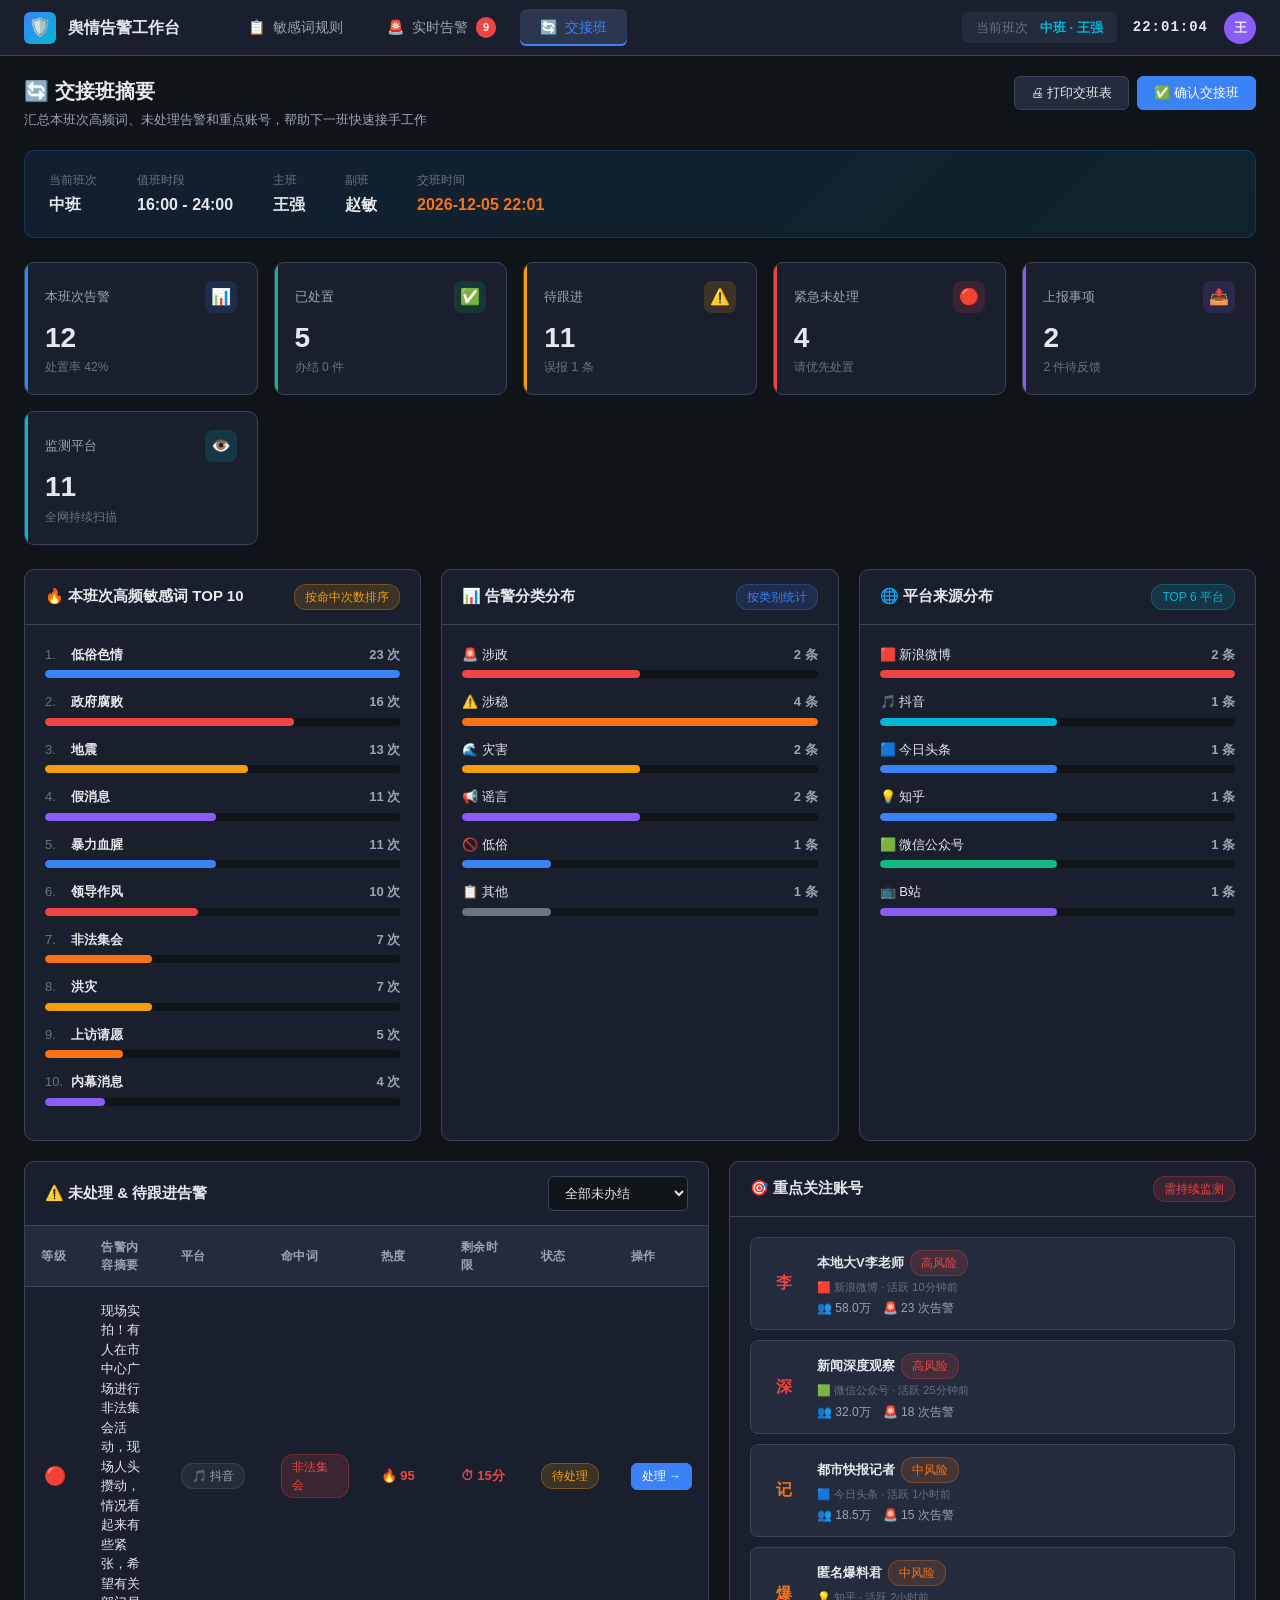
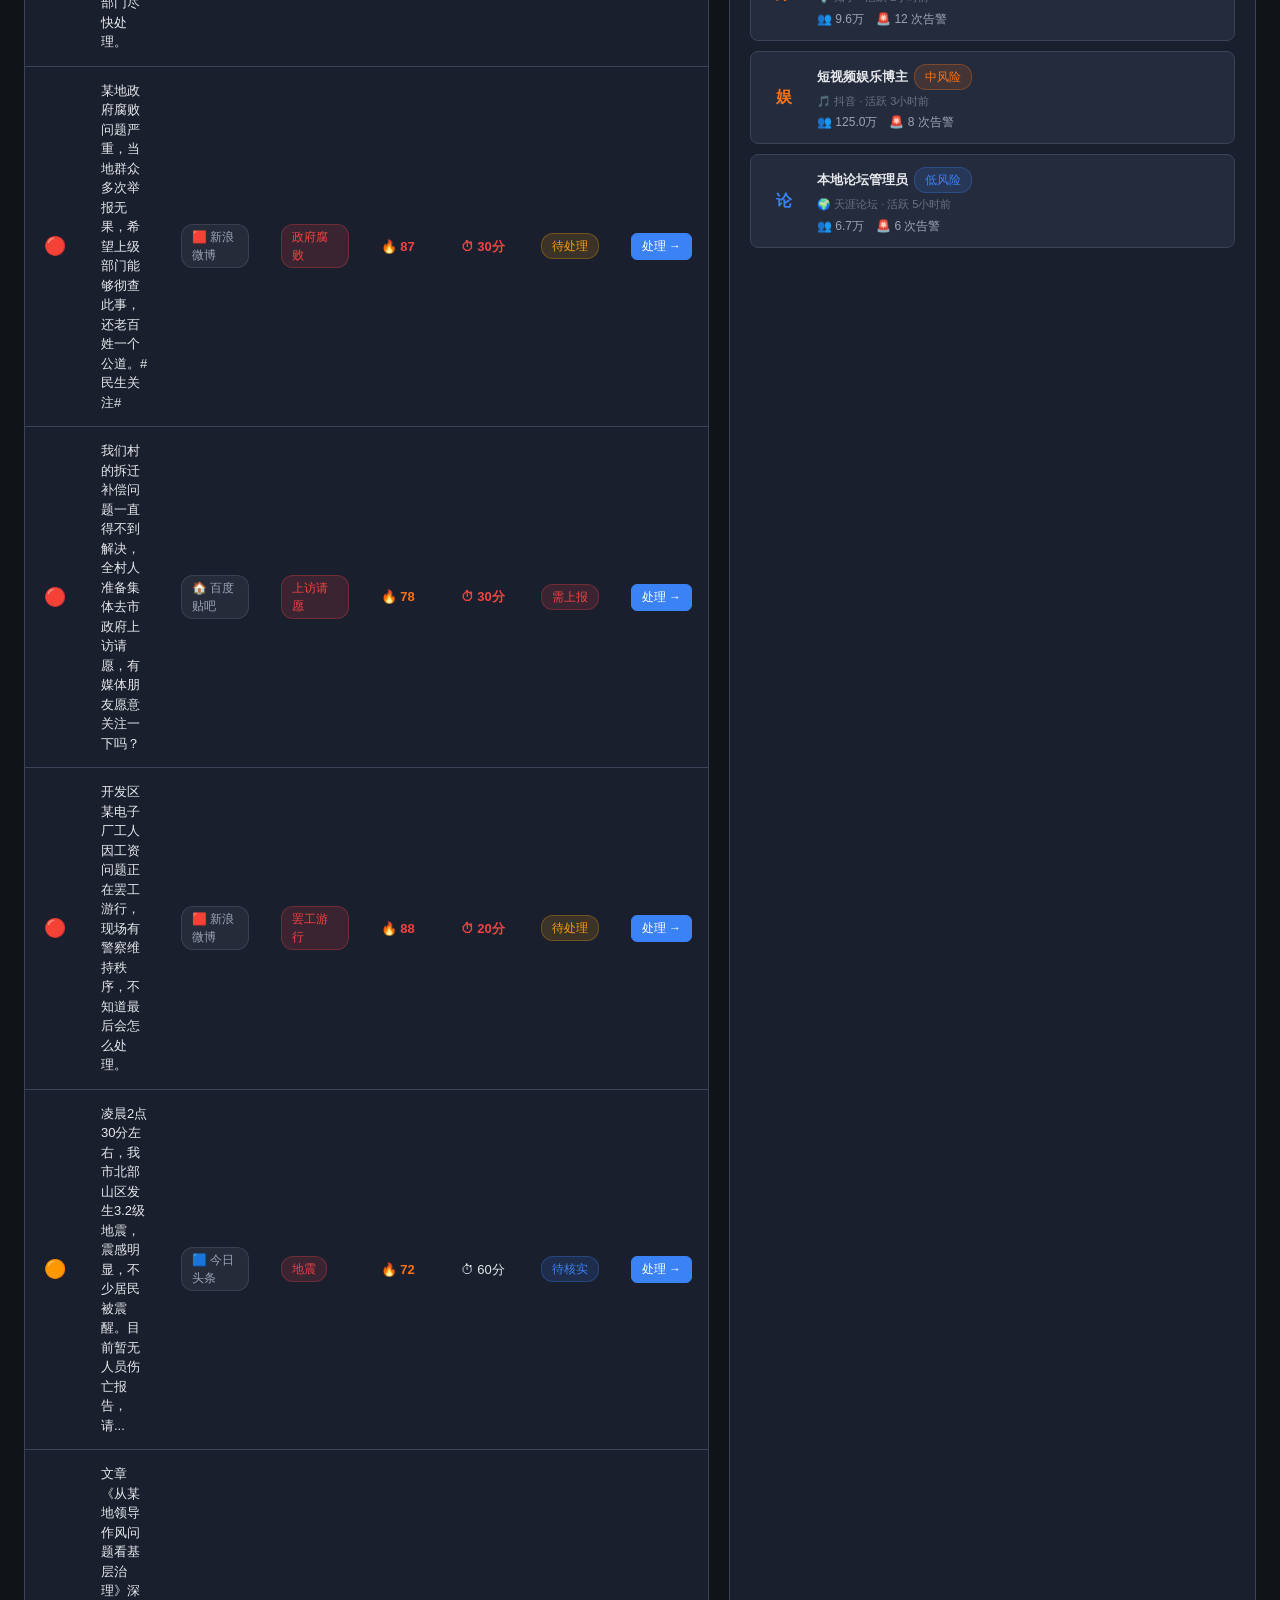
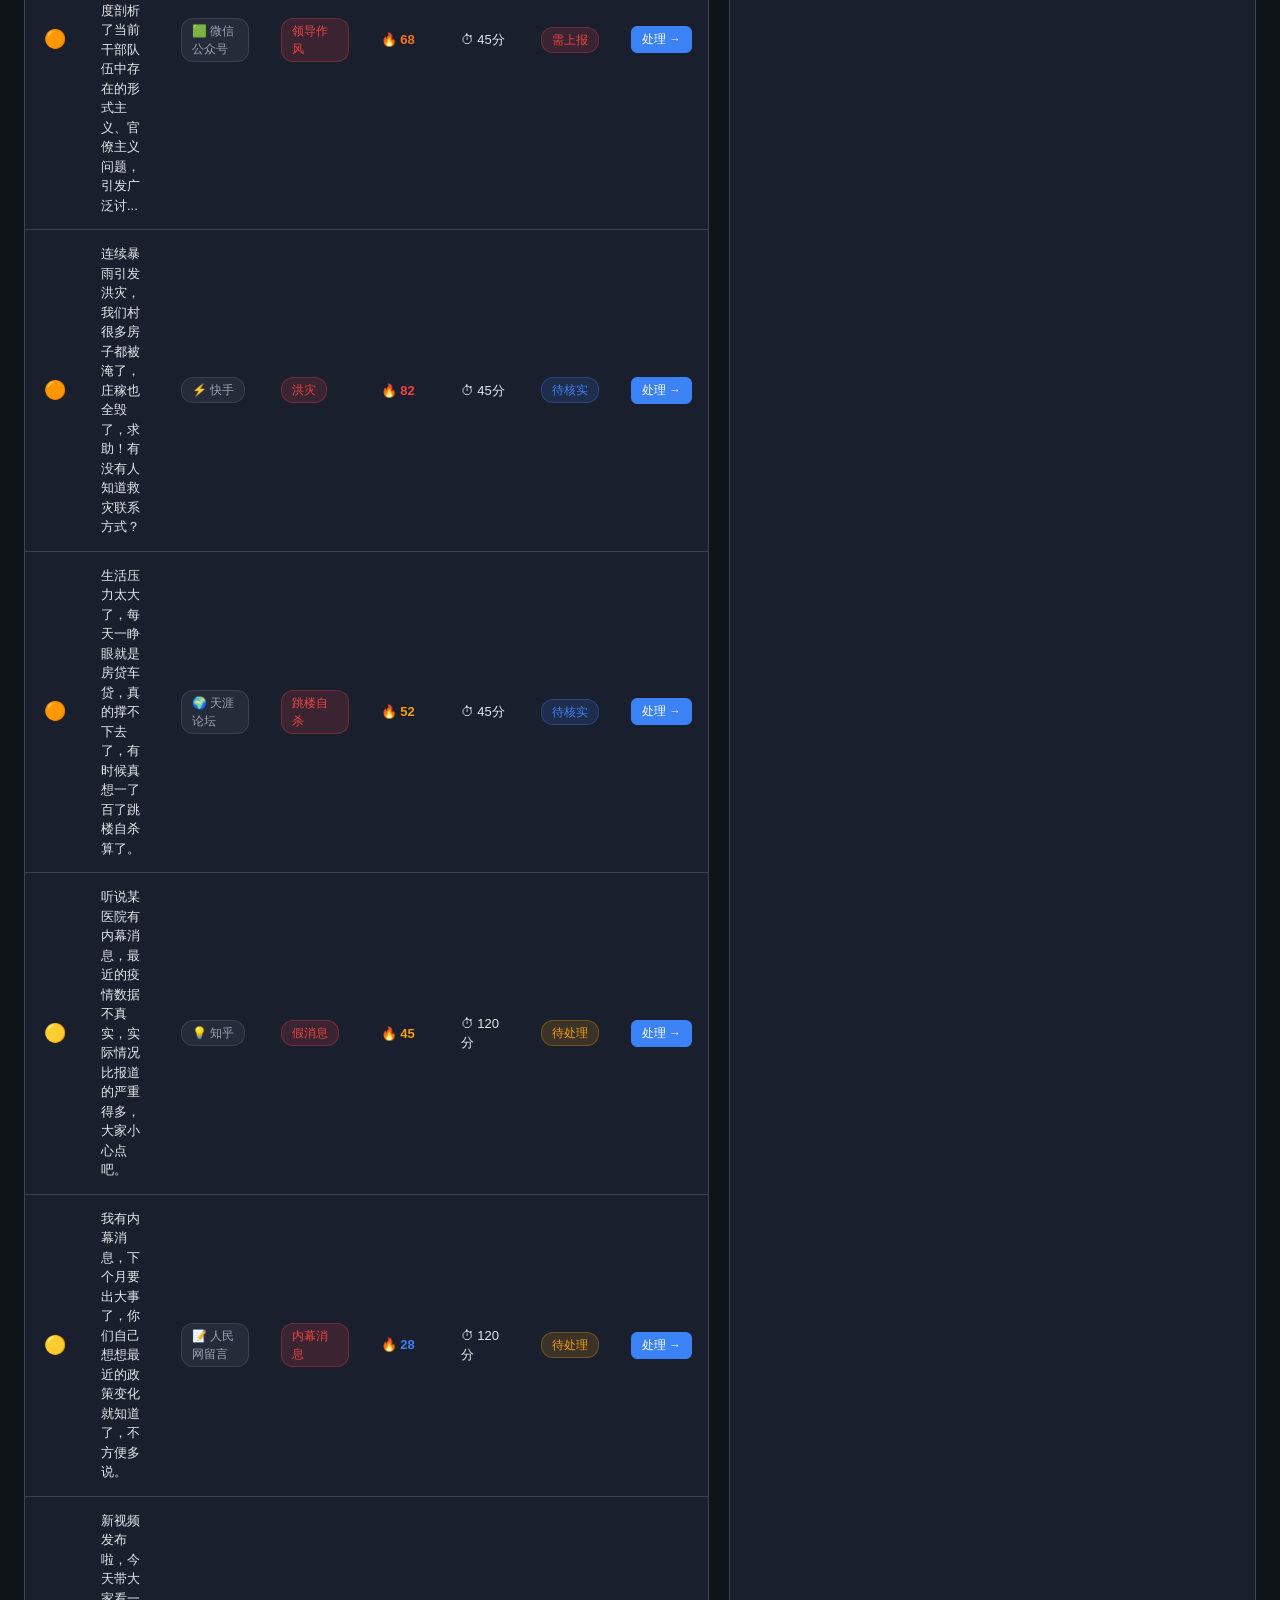
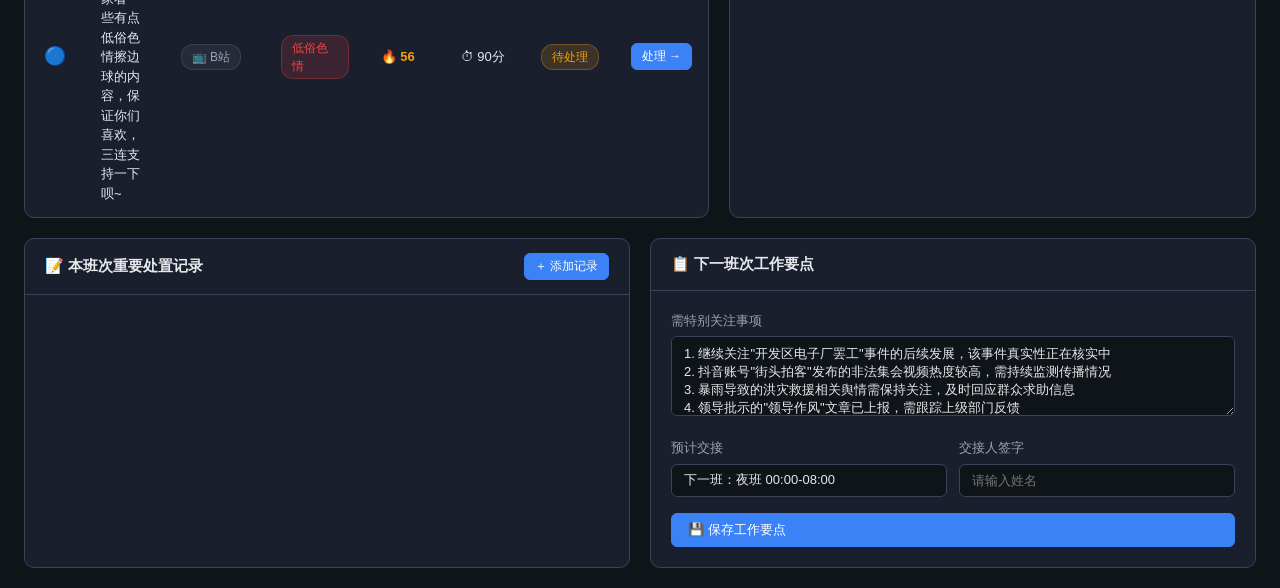
==== handover.html @ c62f9f49 "第1轮评测 - 开发一个面向政府宣传部舆情值班员的 Web 告警工作台，重点处理新闻站点、论坛和短视频评论中的敏感。" ====
<!DOCTYPE html>
<html lang="zh-CN">
<head>
  <meta charset="UTF-8">
  <meta name="viewport" content="width=device-width, initial-scale=1.0">
  <title>交接班摘要 - 舆情告警工作台</title>
  <link rel="stylesheet" href="css/style.css">
</head>
<body>
  <div class="main-container" id="mainContent">
    <div class="page-header">
      <div class="page-title-block">
        <h1>🔄 交接班摘要</h1>
        <p>汇总本班次高频词、未处理告警和重点账号，帮助下一班快速接手工作</p>
      </div>
      <div class="btn-group">
        <button class="btn" onclick="window.print()">🖨 打印交班表</button>
        <button class="btn btn-primary" onclick="confirmHandover()">✅ 确认交接班</button>
      </div>
    </div>

    <div class="shift-header">
      <div class="shift-header-row">
        <div class="shift-info-block">
          <div>
            <div class="label">当前班次</div>
            <div class="value" id="shiftName">—</div>
          </div>
          <div>
            <div class="label">值班时段</div>
            <div class="value" id="shiftTime">—</div>
          </div>
          <div>
            <div class="label">主班</div>
            <div class="value" id="shiftOperator">—</div>
          </div>
          <div>
            <div class="label">副班</div>
            <div class="value" id="shiftAssistant">—</div>
          </div>
          <div>
            <div class="label">交班时间</div>
            <div class="value" style="color:var(--accent-orange);" id="handoverTime">—</div>
          </div>
        </div>
      </div>
    </div>

    <div class="stats-grid" id="statsGrid"></div>

    <div class="summary-grid">
      <div class="panel" style="grid-column: span 1;">
        <div class="panel-header">
          <div class="panel-title">🔥 本班次高频敏感词 TOP 10</div>
          <span class="tag tag-yellow">按命中次数排序</span>
        </div>
        <div class="panel-body">
          <div id="topWordsList"></div>
        </div>
      </div>

      <div class="panel" style="grid-column: span 1;">
        <div class="panel-header">
          <div class="panel-title">📊 告警分类分布</div>
          <span class="tag tag-blue">按类别统计</span>
        </div>
        <div class="panel-body">
          <div id="categoryProgress"></div>
        </div>
      </div>

      <div class="panel" style="grid-column: span 1;">
        <div class="panel-header">
          <div class="panel-title">🌐 平台来源分布</div>
          <span class="tag tag-cyan">TOP 6 平台</span>
        </div>
        <div class="panel-body">
          <div id="platformProgress"></div>
        </div>
      </div>
    </div>

    <div class="summary-grid" style="grid-template-columns: 1.3fr 1fr; margin-bottom:20px;">
      <div class="panel">
        <div class="panel-header">
          <div class="panel-title">⚠️ 未处理 & 待跟进告警</div>
          <div class="btn-group">
            <select class="form-select filter-select" id="pendingFilter" onchange="renderPendingAlerts()" style="min-width:140px;">
              <option value="all">全部未办结</option>
              <option value="pending">待处理</option>
              <option value="verifying">待核实</option>
              <option value="reporting">需上报</option>
            </select>
          </div>
        </div>
        <div style="overflow-x:auto;">
          <table class="data-table">
            <thead>
              <tr>
                <th style="width:60px;">等级</th>
                <th>告警内容摘要</th>
                <th style="width:100px;">平台</th>
                <th style="width:100px;">命中词</th>
                <th style="width:80px;">热度</th>
                <th style="width:80px;">剩余时限</th>
                <th style="width:90px;">状态</th>
                <th style="width:90px;">操作</th>
              </tr>
            </thead>
            <tbody id="pendingAlertsBody"></tbody>
          </table>
        </div>
      </div>

      <div class="panel">
        <div class="panel-header">
          <div class="panel-title">🎯 重点关注账号</div>
          <span class="tag tag-red">需持续监测</span>
        </div>
        <div class="panel-body">
          <div id="keyAccountsList"></div>
        </div>
      </div>
    </div>

    <div class="summary-grid" style="grid-template-columns: 1fr 1fr; margin-bottom:0;">
      <div class="panel">
        <div class="panel-header">
          <div class="panel-title">📝 本班次重要处置记录</div>
          <button class="btn btn-sm btn-primary" onclick="addRecord()">＋ 添加记录</button>
        </div>
        <div class="panel-body">
          <div id="handoverRecords"></div>
        </div>
      </div>

      <div class="panel">
        <div class="panel-header">
          <div class="panel-title">📋 下一班次工作要点</div>
        </div>
        <div class="panel-body">
          <div class="form-group">
            <label class="form-label">需特别关注事项</label>
            <textarea class="form-textarea" id="nextShiftNotes" placeholder="请填写下一班需要重点关注的事项、正在跟进中的事件等...">1. 继续关注"开发区电子厂罢工"事件的后续发展，该事件真实性正在核实中
2. 抖音账号"街头拍客"发布的非法集会视频热度较高，需持续监测传播情况
3. 暴雨导致的洪灾救援相关舆情需保持关注，及时回应群众求助信息
4. 领导批示的"领导作风"文章已上报，需跟踪上级部门反馈
5. 夜间重点关注天涯论坛、贴吧等论坛类平台的突发舆情</textarea>
          </div>
          <div style="display:grid;grid-template-columns:1fr 1fr;gap:12px;">
            <div class="form-group">
              <label class="form-label">预计交接</label>
              <input type="text" class="form-input" value="下一班：夜班 00:00-08:00" readonly>
            </div>
            <div class="form-group">
              <label class="form-label">交接人签字</label>
              <input type="text" class="form-input" id="signInput" placeholder="请输入姓名">
            </div>
          </div>
          <button class="btn btn-primary" style="width:100%;" onclick="saveNotes()">💾 保存工作要点</button>
        </div>
      </div>
    </div>
  </div>

  <script src="js/data.js"></script>
  <script src="js/app.js"></script>
  <script>
    renderTopNav('handover');
    renderShiftInfo();
    renderStats();
    renderTopWords();
    renderCategoryProgress();
    renderPlatformProgress();
    renderPendingAlerts();
    renderKeyAccounts();
    renderHandoverRecords();

    function renderShiftInfo() {
      const shift = getCurrentShift();
      document.getElementById('shiftName').textContent = shift.name;
      document.getElementById('shiftTime').textContent = `${shift.startTime} - ${shift.endTime}`;
      document.getElementById('shiftOperator').textContent = shift.operator;
      document.getElementById('shiftAssistant').textContent = shift.assistant;
      const now = new Date();
      document.getElementById('handoverTime').textContent = 
        `${now.getFullYear()}-${String(now.getMonth()+1).padStart(2,'0')}-${String(now.getDate()).padStart(2,'0')} ${String(now.getHours()).padStart(2,'0')}:${String(now.getMinutes()).padStart(2,'0')}`;
    }

    function renderStats() {
      const stats = getAlertStats();
      const processed = stats.verifying + stats.reporting + stats.done;
      const rate = stats.total > 0 ? ((processed / stats.total) * 100).toFixed(0) + '%' : '0%';
      const urgentPend = alerts.filter(a => (a.status === 'pending' || a.status === 'reporting') && a.level === 'red').length;

      const html = [
        renderStatCard({ icon: '📊', title: '本班次告警', value: stats.total, trend: `处置率 ${rate}`, color: 'blue' }),
        renderStatCard({ icon: '✅', title: '已处置', value: processed, trend: `办结 ${stats.done} 件`, color: 'green' }),
        renderStatCard({ icon: '⚠️', title: '待跟进', value: stats.pending + stats.verifying + stats.reporting, trend: `误报 ${stats.falseAlarm} 条`, color: 'yellow' }),
        renderStatCard({ icon: '🔴', title: '紧急未处理', value: urgentPend, trend: urgentPend > 0 ? '请优先处置' : '全部已响应', color: 'red' }),
        renderStatCard({ icon: '📤', title: '上报事项', value: stats.reporting, trend: `${stats.reporting} 件待反馈`, color: 'purple' }),
        renderStatCard({ icon: '👁️', title: '监测平台', value: Object.keys(PLATFORMS).length, trend: '全网持续扫描', color: 'cyan' })
      ].join('');
      document.getElementById('statsGrid').innerHTML = html;
    }

    function renderTopWords() {
      const words = getTopWords().slice(0, 10);
      const maxCount = words[0]?.count || 1;

      const colorMap = {
        politics: 'var(--accent-red)',
        stability: 'var(--accent-orange)',
        disaster: 'var(--accent-yellow)',
        rumor: 'var(--accent-purple)',
        vulgar: 'var(--accent-blue)',
        other: 'var(--accent-cyan)'
      };

      const html = words.map((w, i) => {
        const pct = (w.count / maxCount * 100).toFixed(0);
        const color = colorMap[w.category] || 'var(--accent-blue)';
        return `
          <div class="progress-item">
            <div class="progress-label">
              <span class="name">
                <span style="color:var(--text-muted);display:inline-block;width:22px;">${i + 1}.</span>
                <strong>${w.word}</strong>
              </span>
              <span class="num">${w.count} 次</span>
            </div>
            <div class="progress-bar">
              <div class="progress-fill" style="width:${pct}%;background:${color};"></div>
            </div>
          </div>
        `;
      }).join('');
      document.getElementById('topWordsList').innerHTML = html;
    }

    function renderCategoryProgress() {
      const catStats = getCategoryStats();
      const max = Math.max(...catStats.map(c => c.count), 1);
      const colorMap = {
        red: 'var(--accent-red)',
        orange: 'var(--accent-orange)',
        yellow: 'var(--accent-yellow)',
        purple: 'var(--accent-purple)',
        blue: 'var(--accent-blue)',
        gray: 'var(--text-muted)'
      };

      const html = catStats.map(c => {
        const pct = (c.count / max * 100).toFixed(0);
        return `
          <div class="progress-item">
            <div class="progress-label">
              <span class="name">${WORD_CATEGORIES[c.category].icon} ${c.name}</span>
              <span class="num">${c.count} 条</span>
            </div>
            <div class="progress-bar">
              <div class="progress-fill" style="width:${pct}%;background:${colorMap[c.color]};"></div>
            </div>
          </div>
        `;
      }).join('');
      document.getElementById('categoryProgress').innerHTML = html;
    }

    function renderPlatformProgress() {
      const pStats = getPlatformStats().slice(0, 6);
      const max = Math.max(...pStats.map(p => p.count), 1);

      const html = pStats.map(p => {
        const pct = (p.count / max * 100).toFixed(0);
        const info = PLATFORMS[p.platform];
        const colorMap = {
          red: 'var(--accent-red)',
          green: 'var(--accent-green)',
          blue: 'var(--accent-blue)',
          cyan: 'var(--accent-cyan)',
          orange: 'var(--accent-orange)',
          pink: 'var(--accent-purple)',
          gray: 'var(--text-muted)'
        };
        return `
          <div class="progress-item">
            <div class="progress-label">
              <span class="name">${info.icon} ${info.name}</span>
              <span class="num">${p.count} 条</span>
            </div>
            <div class="progress-bar">
              <div class="progress-fill" style="width:${pct}%;background:${colorMap[info.color] || 'var(--accent-blue)'};"></div>
            </div>
          </div>
        `;
      }).join('');
      document.getElementById('platformProgress').innerHTML = html;
    }

    function renderPendingAlerts() {
      const filter = document.getElementById('pendingFilter').value;
      let pending = alerts.filter(a => a.status !== 'done' && a.status !== 'false_alarm');
      if (filter !== 'all') {
        pending = pending.filter(a => a.status === filter);
      }
      pending.sort((a, b) => {
        const levelOrder = { red: 0, orange: 1, yellow: 2, blue: 3 };
        if (levelOrder[a.level] !== levelOrder[b.level]) return levelOrder[a.level] - levelOrder[b.level];
        return new Date(b.createdAt) - new Date(a.createdAt);
      });

      if (pending.length === 0) {
        document.getElementById('pendingAlertsBody').innerHTML = `
          <tr><td colspan="8">
            <div class="empty-state">
              <div class="empty-state-icon">🎊</div>
              <div class="empty-state-text">本类别暂无待跟进告警</div>
            </div>
          </td></tr>
        `;
        return;
      }

      const html = pending.slice(0, 12).map(a => {
        const pInfo = PLATFORMS[a.platform];
        const shortContent = a.content.length > 50 ? a.content.slice(0, 50) + '...' : a.content;
        const levelIcon = a.level === 'red' ? '🔴' : a.level === 'orange' ? '🟠' : a.level === 'yellow' ? '🟡' : '🔵';
        const deadlineColor = a.deadline <= 30 ? 'color:var(--accent-red);font-weight:600;' : '';

        return `
          <tr>
            <td style="text-align:center;font-size:18px;">${levelIcon}</td>
            <td style="font-size:13px;">${shortContent}</td>
            <td><span class="tag tag-gray">${pInfo.icon} ${pInfo.name}</span></td>
            <td><span class="tag tag-red">${a.hitWord}</span></td>
            <td style="color:${getHeatColor(a.heat)};font-weight:600;">🔥 ${a.heat}</td>
            <td style="${deadlineColor}">⏱ ${a.deadline}分</td>
            <td><span class="tag ${getStatusTagClass(a.status)}">${getStatusText(a.status)}</span></td>
            <td>
              <button class="btn btn-sm btn-primary" onclick="goToAlert(${a.id})">处理 →</button>
            </td>
          </tr>
        `;
      }).join('');
      document.getElementById('pendingAlertsBody').innerHTML = html;
    }

    function renderKeyAccounts() {
      const html = keyAccounts.map(acc => {
        const pInfo = PLATFORMS[acc.platform];
        const riskMap = { high: 'tag-red', medium: 'tag-orange', low: 'tag-blue' };
        const riskText = { high: '高风险', medium: '中风险', low: '低风险' };
        const avatarColor = { high: 'var(--accent-red)', medium: 'var(--accent-orange)', low: 'var(--accent-blue)' }[acc.riskLevel];

        return `
          <div class="account-card">
            <div class="account-avatar" style="background:${avatarColor}20;color:${avatarColor};">${acc.avatar}</div>
            <div class="account-info">
              <div class="account-name">
                ${acc.name}
                <span class="tag ${riskMap[acc.riskLevel]}">${riskText[acc.riskLevel]}</span>
              </div>
              <div class="account-platform">${pInfo.icon} ${pInfo.name} · 活跃 ${acc.lastActive}</div>
              <div class="account-stats">
                <span>👥 ${formatNumber(acc.fans)}</span>
                <span>🚨 ${acc.alertCount} 次告警</span>
              </div>
            </div>
          </div>
        `;
      }).join('');
      document.getElementById('keyAccountsList').innerHTML = html;
    }

    let records = [
      { time: '10:32', operator: '张伟', content: '接到"抖音非法集会视频"告警，已联系属地派出所核实，正在等待回复。', level: 'red' },
      { time: '11:15', operator: '李娜', content: '处置"领导作风"公众号文章，研判后上报市委宣传部舆情处。', level: 'orange' },
      { time: '13:48', operator: '张伟', content: '新华网评论区"打砸抢烧"不实信息，已联系平台删除并辟谣，标记为误报。', level: 'yellow' },
      { time: '14:20', operator: '李娜', content: '快手洪灾求助视频，已转应急管理局，对方表示救援力量已到位。', level: 'orange' }
    ];

    function renderHandoverRecords() {
      if (records.length === 0) {
        document.getElementById('handoverRecords').innerHTML = `
          <div class="empty-state">
            <div class="empty-state-icon">📝</div>
            <div class="empty-state-text">暂无处置记录，点击上方按钮添加</div>
          </div>
        `;
        return;
      }

      const levelStyle = {
        red: 'border-left:3px solid var(--accent-red);',
        orange: 'border-left:3px solid var(--accent-orange);',
        yellow: 'border-left:3px solid var(--accent-yellow);',
        blue: 'border-left:3px solid var(--accent-blue);'
      };

      const html = records.map(r => `
        <div style="padding:12px 16px;background:var(--bg-tertiary);border-radius:6px;margin-bottom:10px;${levelStyle[r.level]}">
          <div style="display:flex;justify-content:space-between;align-items:center;margin-bottom:6px;">
            <div style="font-size:13px;font-weight:600;">
              <span style="color:var(--accent-cyan);font-family:Consolas;">[${r.time}]</span>
              ${r.operator}
            </div>
            <span class="tag tag-${r.level === 'red' ? 'red' : r.level === 'orange' ? 'orange' : 'yellow'}">
              ${r.level === 'red' ? '重要' : r.level === 'orange' ? '关注' : '常规'}
            </span>
          </div>
          <div style="font-size:13px;color:var(--text-secondary);line-height:1.6;">${r.content}</div>
        </div>
      `).join('');
      document.getElementById('handoverRecords').innerHTML = html;
    }

    function addRecord() {
      const formHTML = `
        <div class="form-group">
          <label class="form-label">重要程度</label>
          <select class="form-select" id="r-level">
            <option value="red">🔴 重要</option>
            <option value="orange">🟠 关注</option>
            <option value="yellow">🟡 常规</option>
          </select>
        </div>
        <div class="form-group">
          <label class="form-label">记录内容 *</label>
          <textarea class="form-textarea" id="r-content" placeholder="描述处置过程、联系的部门、事件进展等..."></textarea>
        </div>
      `;
      showModal('添加处置记录', formHTML, (overlay) => {
        const content = overlay.querySelector('#r-content').value.trim();
        if (!content) { showNotification('请填写记录内容', '', 'warning'); return false; }
        const level = overlay.querySelector('#r-level').value;
        const now = new Date();
        records.unshift({
          time: `${String(now.getHours()).padStart(2,'0')}:${String(now.getMinutes()).padStart(2,'0')}`,
          operator: getCurrentShift().operator,
          content,
          level
        });
        renderHandoverRecords();
        showNotification('记录已添加', '', 'success');
      });
    }

    function goToAlert(id) {
      window.location.href = `alerts.html?highlight=${id}`;
    }

    function saveNotes() {
      const notes = document.getElementById('nextShiftNotes').value;
      const sign = document.getElementById('signInput').value;
      if (!sign) { showNotification('请签字确认', '输入交接人姓名后保存', 'warning'); return; }
      showNotification('保存成功', `交班记录已存档（签字：${sign}）`, 'success');
    }

    function confirmHandover() {
      const sign = document.getElementById('signInput').value;
      showModal('确认交接班', `
        <div style="padding:12px 0;">
          <p style="margin-bottom:16px;">确认将工作交接给下一班次人员吗？</p>
          <div style="background:var(--bg-tertiary);padding:14px;border-radius:8px;">
            <div style="margin-bottom:8px;"><strong>交班人：</strong>${getCurrentShift().operator}${sign ? `（${sign}）` : ''}</div>
            <div style="margin-bottom:8px;"><strong>待跟进告警：</strong><span style="color:var(--accent-orange);font-weight:600;">${alerts.filter(a => a.status !== 'done' && a.status !== 'false_alarm').length} 条</span></div>
            <div style="margin-bottom:8px;"><strong>重要处置记录：</strong>${records.length} 条</div>
            <div><strong>工作要点：</strong>已填写</div>
          </div>
        </div>
      `, () => {
        showNotification('✅ 交接班完成', '工作已顺利交接给下一班', 'success');
      });
    }
  </script>
</body>
</html>
---- css/style.css ----
* {
  margin: 0;
  padding: 0;
  box-sizing: border-box;
}

:root {
  --bg-primary: #0f1419;
  --bg-secondary: #1a1f2e;
  --bg-tertiary: #242b3d;
  --bg-hover: #2d3650;
  --border: #3a4358;
  --text-primary: #e6e8eb;
  --text-secondary: #9ba4b4;
  --text-muted: #6b7280;
  --accent-blue: #3b82f6;
  --accent-cyan: #06b6d4;
  --accent-green: #10b981;
  --accent-yellow: #f59e0b;
  --accent-orange: #f97316;
  --accent-red: #ef4444;
  --accent-purple: #8b5cf6;
  --shadow: 0 4px 6px -1px rgba(0, 0, 0, 0.3);
}

body {
  font-family: -apple-system, BlinkMacSystemFont, "Segoe UI", "PingFang SC", "Microsoft YaHei", sans-serif;
  background: var(--bg-primary);
  color: var(--text-primary);
  line-height: 1.5;
  min-height: 100vh;
  font-size: 14px;
}

a {
  color: inherit;
  text-decoration: none;
}

/* 顶部导航 */
.top-nav {
  background: var(--bg-secondary);
  border-bottom: 1px solid var(--border);
  position: sticky;
  top: 0;
  z-index: 100;
  height: 56px;
  display: flex;
  align-items: center;
  padding: 0 24px;
}

.nav-brand {
  display: flex;
  align-items: center;
  gap: 12px;
  font-size: 16px;
  font-weight: 600;
  color: var(--text-primary);
  margin-right: 48px;
  flex-shrink: 0;
}

.nav-brand-icon {
  width: 32px;
  height: 32px;
  background: linear-gradient(135deg, var(--accent-blue), var(--accent-cyan));
  border-radius: 6px;
  display: flex;
  align-items: center;
  justify-content: center;
  font-size: 18px;
}

.nav-tabs {
  display: flex;
  gap: 4px;
  flex: 1;
}

.nav-tab {
  padding: 8px 20px;
  border-radius: 6px;
  color: var(--text-secondary);
  font-size: 14px;
  font-weight: 500;
  cursor: pointer;
  transition: all 0.2s;
  display: flex;
  align-items: center;
  gap: 8px;
}

.nav-tab:hover {
  background: var(--bg-tertiary);
  color: var(--text-primary);
}

.nav-tab.active {
  background: var(--bg-hover);
  color: var(--accent-blue);
  box-shadow: inset 0 -2px 0 var(--accent-blue);
}

.nav-tab-badge {
  background: var(--accent-red);
  color: white;
  font-size: 11px;
  padding: 2px 7px;
  border-radius: 10px;
  font-weight: 600;
  min-width: 20px;
  text-align: center;
}

.nav-right {
  display: flex;
  align-items: center;
  gap: 16px;
  flex-shrink: 0;
}

.shift-info {
  display: flex;
  align-items: center;
  gap: 12px;
  padding: 6px 14px;
  background: var(--bg-tertiary);
  border-radius: 6px;
  font-size: 13px;
}

.shift-label {
  color: var(--text-muted);
}

.shift-value {
  color: var(--accent-cyan);
  font-weight: 600;
}

.clock {
  font-family: "Consolas", "Courier New", monospace;
  color: var(--text-primary);
  font-weight: 600;
  letter-spacing: 1px;
}

.user-avatar {
  width: 32px;
  height: 32px;
  background: var(--accent-purple);
  border-radius: 50%;
  display: flex;
  align-items: center;
  justify-content: center;
  font-size: 13px;
  font-weight: 600;
}

/* 主容器 */
.main-container {
  max-width: 1600px;
  margin: 0 auto;
  padding: 20px 24px;
}

/* 统计卡片 */
.stats-grid {
  display: grid;
  grid-template-columns: repeat(auto-fit, minmax(220px, 1fr));
  gap: 16px;
  margin-bottom: 24px;
}

.stat-card {
  background: var(--bg-secondary);
  border: 1px solid var(--border);
  border-radius: 10px;
  padding: 18px 20px;
  position: relative;
  overflow: hidden;
}

.stat-card::before {
  content: '';
  position: absolute;
  left: 0;
  top: 0;
  bottom: 0;
  width: 3px;
}

.stat-card.blue::before { background: var(--accent-blue); }
.stat-card.cyan::before { background: var(--accent-cyan); }
.stat-card.green::before { background: var(--accent-green); }
.stat-card.yellow::before { background: var(--accent-yellow); }
.stat-card.orange::before { background: var(--accent-orange); }
.stat-card.red::before { background: var(--accent-red); }
.stat-card.purple::before { background: var(--accent-purple); }

.stat-card-header {
  display: flex;
  justify-content: space-between;
  align-items: center;
  margin-bottom: 8px;
}

.stat-card-title {
  font-size: 13px;
  color: var(--text-secondary);
}

.stat-card-icon {
  width: 32px;
  height: 32px;
  border-radius: 8px;
  display: flex;
  align-items: center;
  justify-content: center;
  font-size: 16px;
}

.blue .stat-card-icon { background: rgba(59, 130, 246, 0.15); color: var(--accent-blue); }
.cyan .stat-card-icon { background: rgba(6, 182, 212, 0.15); color: var(--accent-cyan); }
.green .stat-card-icon { background: rgba(16, 185, 129, 0.15); color: var(--accent-green); }
.yellow .stat-card-icon { background: rgba(245, 158, 11, 0.15); color: var(--accent-yellow); }
.orange .stat-card-icon { background: rgba(249, 115, 22, 0.15); color: var(--accent-orange); }
.red .stat-card-icon { background: rgba(239, 68, 68, 0.15); color: var(--accent-red); }
.purple .stat-card-icon { background: rgba(139, 92, 246, 0.15); color: var(--accent-purple); }

.stat-card-value {
  font-size: 28px;
  font-weight: 700;
  color: var(--text-primary);
  line-height: 1.2;
  margin-bottom: 4px;
}

.stat-card-trend {
  font-size: 12px;
  color: var(--text-muted);
}

.stat-card-trend.up { color: var(--accent-red); }
.stat-card-trend.down { color: var(--accent-green); }

/* 页面标题区 */
.page-header {
  display: flex;
  justify-content: space-between;
  align-items: flex-start;
  margin-bottom: 20px;
  flex-wrap: wrap;
  gap: 16px;
}

.page-title-block h1 {
  font-size: 20px;
  font-weight: 600;
  margin-bottom: 4px;
}

.page-title-block p {
  font-size: 13px;
  color: var(--text-secondary);
}

/* 卡片通用样式 */
.panel {
  background: var(--bg-secondary);
  border: 1px solid var(--border);
  border-radius: 10px;
  overflow: hidden;
}

.panel-header {
  padding: 14px 20px;
  border-bottom: 1px solid var(--border);
  display: flex;
  justify-content: space-between;
  align-items: center;
}

.panel-title {
  font-size: 15px;
  font-weight: 600;
  display: flex;
  align-items: center;
  gap: 8px;
}

.panel-body {
  padding: 20px;
}

/* 按钮样式 */
.btn {
  display: inline-flex;
  align-items: center;
  gap: 6px;
  padding: 7px 16px;
  border-radius: 6px;
  border: 1px solid var(--border);
  background: var(--bg-tertiary);
  color: var(--text-primary);
  font-size: 13px;
  font-weight: 500;
  cursor: pointer;
  transition: all 0.2s;
  white-space: nowrap;
}

.btn:hover {
  background: var(--bg-hover);
  border-color: #4a5568;
}

.btn-primary {
  background: var(--accent-blue);
  border-color: var(--accent-blue);
  color: white;
}

.btn-primary:hover {
  background: #2563eb;
  border-color: #2563eb;
}

.btn-success {
  background: var(--accent-green);
  border-color: var(--accent-green);
  color: white;
}

.btn-success:hover {
  background: #059669;
  border-color: #059669;
}

.btn-warning {
  background: var(--accent-yellow);
  border-color: var(--accent-yellow);
  color: #1a1a1a;
}

.btn-warning:hover {
  background: #d97706;
  border-color: #d97706;
}

.btn-danger {
  background: var(--accent-red);
  border-color: var(--accent-red);
  color: white;
}

.btn-danger:hover {
  background: #dc2626;
  border-color: #dc2626;
}

.btn-sm {
  padding: 4px 10px;
  font-size: 12px;
}

.btn-ghost {
  background: transparent;
  border-color: transparent;
}

.btn-ghost:hover {
  background: var(--bg-tertiary);
}

.btn-group {
  display: flex;
  gap: 8px;
}

/* 标签/徽标 */
.tag {
  display: inline-flex;
  align-items: center;
  padding: 3px 10px;
  border-radius: 12px;
  font-size: 12px;
  font-weight: 500;
  line-height: 1.5;
}

.tag-red { background: rgba(239, 68, 68, 0.15); color: var(--accent-red); border: 1px solid rgba(239, 68, 68, 0.3); }
.tag-orange { background: rgba(249, 115, 22, 0.15); color: var(--accent-orange); border: 1px solid rgba(249, 115, 22, 0.3); }
.tag-yellow { background: rgba(245, 158, 11, 0.15); color: var(--accent-yellow); border: 1px solid rgba(245, 158, 11, 0.3); }
.tag-blue { background: rgba(59, 130, 246, 0.15); color: var(--accent-blue); border: 1px solid rgba(59, 130, 246, 0.3); }
.tag-green { background: rgba(16, 185, 129, 0.15); color: var(--accent-green); border: 1px solid rgba(16, 185, 129, 0.3); }
.tag-purple { background: rgba(139, 92, 246, 0.15); color: var(--accent-purple); border: 1px solid rgba(139, 92, 246, 0.3); }
.tag-gray { background: rgba(107, 114, 128, 0.15); color: var(--text-secondary); border: 1px solid rgba(107, 114, 128, 0.3); }
.tag-cyan { background: rgba(6, 182, 212, 0.15); color: var(--accent-cyan); border: 1px solid rgba(6, 182, 212, 0.3); }

/* 表单元素 */
.form-group {
  margin-bottom: 16px;
}

.form-label {
  display: block;
  font-size: 13px;
  color: var(--text-secondary);
  margin-bottom: 6px;
  font-weight: 500;
}

.form-input,
.form-select,
.form-textarea {
  width: 100%;
  padding: 8px 12px;
  background: var(--bg-primary);
  border: 1px solid var(--border);
  border-radius: 6px;
  color: var(--text-primary);
  font-size: 13px;
  font-family: inherit;
  transition: border-color 0.2s;
  outline: none;
}

.form-input:focus,
.form-select:focus,
.form-textarea:focus {
  border-color: var(--accent-blue);
  box-shadow: 0 0 0 3px rgba(59, 130, 246, 0.1);
}

.form-textarea {
  resize: vertical;
  min-height: 80px;
}

.form-row {
  display: grid;
  grid-template-columns: 1fr 1fr;
  gap: 16px;
}

.form-row-3 {
  display: grid;
  grid-template-columns: repeat(3, 1fr);
  gap: 16px;
}

/* 表格 */
.data-table {
  width: 100%;
  border-collapse: collapse;
}

.data-table th {
  background: var(--bg-tertiary);
  padding: 12px 16px;
  text-align: left;
  font-size: 12px;
  font-weight: 600;
  color: var(--text-secondary);
  text-transform: uppercase;
  letter-spacing: 0.5px;
  border-bottom: 1px solid var(--border);
  position: sticky;
  top: 0;
}

.data-table td {
  padding: 14px 16px;
  border-bottom: 1px solid var(--border);
  font-size: 13px;
}

.data-table tbody tr {
  transition: background 0.15s;
}

.data-table tbody tr:hover {
  background: var(--bg-tertiary);
}

.data-table tbody tr:last-child td {
  border-bottom: none;
}

/* 搜索和过滤栏 */
.filter-bar {
  display: flex;
  gap: 12px;
  flex-wrap: wrap;
  align-items: center;
  margin-bottom: 16px;
}

.search-box {
  position: relative;
  flex: 1;
  min-width: 260px;
  max-width: 400px;
}

.search-box input {
  width: 100%;
  padding: 8px 12px 8px 36px;
  background: var(--bg-tertiary);
  border: 1px solid var(--border);
  border-radius: 6px;
  color: var(--text-primary);
  font-size: 13px;
  outline: none;
  transition: border-color 0.2s;
}

.search-box input:focus {
  border-color: var(--accent-blue);
}

.search-box::before {
  content: '🔍';
  position: absolute;
  left: 12px;
  top: 50%;
  transform: translateY(-50%);
  font-size: 13px;
  opacity: 0.6;
}

.filter-select {
  min-width: 140px;
}

/* 告警列表卡片 */
.alert-list {
  display: flex;
  flex-direction: column;
  gap: 10px;
  max-height: calc(100vh - 340px);
  overflow-y: auto;
  padding-right: 4px;
}

.alert-card {
  background: var(--bg-tertiary);
  border: 1px solid var(--border);
  border-left: 4px solid var(--accent-yellow);
  border-radius: 8px;
  padding: 14px 16px;
  cursor: pointer;
  transition: all 0.2s;
}

.alert-card:hover {
  background: var(--bg-hover);
  border-color: #4a5568;
}

.alert-card.level-red { border-left-color: var(--accent-red); }
.alert-card.level-orange { border-left-color: var(--accent-orange); }
.alert-card.level-yellow { border-left-color: var(--accent-yellow); }
.alert-card.level-blue { border-left-color: var(--accent-blue); }

.alert-card.read {
  opacity: 0.7;
}

.alert-header {
  display: flex;
  justify-content: space-between;
  align-items: flex-start;
  margin-bottom: 10px;
  gap: 12px;
}

.alert-source {
  display: flex;
  align-items: center;
  gap: 8px;
}

.alert-platform {
  font-size: 12px;
  font-weight: 600;
}

.alert-time {
  font-size: 12px;
  color: var(--text-muted);
  font-family: "Consolas", monospace;
}

.alert-pulse {
  display: inline-block;
  width: 8px;
  height: 8px;
  border-radius: 50%;
  background: var(--accent-red);
  animation: pulse 2s infinite;
}

@keyframes pulse {
  0%, 100% { opacity: 1; transform: scale(1); }
  50% { opacity: 0.5; transform: scale(1.2); }
}

.alert-content {
  font-size: 13px;
  line-height: 1.7;
  margin-bottom: 10px;
  color: var(--text-primary);
}

.alert-content .hit-word {
  background: rgba(239, 68, 68, 0.25);
  color: #fca5a5;
  padding: 1px 5px;
  border-radius: 3px;
  font-weight: 600;
}

.alert-footer {
  display: flex;
  justify-content: space-between;
  align-items: center;
  flex-wrap: wrap;
  gap: 10px;
}

.alert-meta {
  display: flex;
  gap: 14px;
  align-items: center;
  flex-wrap: wrap;
}

.alert-meta-item {
  display: flex;
  align-items: center;
  gap: 5px;
  font-size: 12px;
  color: var(--text-secondary);
}

.alert-heat-bar {
  width: 80px;
  height: 6px;
  background: var(--bg-primary);
  border-radius: 3px;
  overflow: hidden;
}

.alert-heat-fill {
  height: 100%;
  border-radius: 3px;
  transition: width 0.3s;
}

.alert-actions {
  display: flex;
  gap: 6px;
}

/* 双栏布局 */
.two-column {
  display: grid;
  grid-template-columns: 1fr 420px;
  gap: 20px;
  align-items: flex-start;
}

/* 详情面板 */
.detail-panel {
  position: sticky;
  top: 76px;
}

.detail-section {
  margin-bottom: 20px;
}

.detail-section-title {
  font-size: 12px;
  font-weight: 600;
  color: var(--text-muted);
  text-transform: uppercase;
  letter-spacing: 0.8px;
  margin-bottom: 10px;
  padding-bottom: 6px;
  border-bottom: 1px solid var(--border);
}

.detail-text {
  font-size: 13px;
  line-height: 1.8;
  padding: 12px;
  background: var(--bg-primary);
  border-radius: 6px;
  border: 1px solid var(--border);
}

.detail-info-grid {
  display: grid;
  grid-template-columns: auto 1fr;
  gap: 8px 16px;
  font-size: 13px;
}

.detail-info-label {
  color: var(--text-muted);
}

.detail-info-value {
  color: var(--text-primary);
  font-weight: 500;
}

/* 规则分类Tabs */
.category-tabs {
  display: flex;
  gap: 6px;
  padding: 6px;
  background: var(--bg-primary);
  border-radius: 8px;
  border: 1px solid var(--border);
  width: fit-content;
}

.category-tab {
  padding: 6px 14px;
  border-radius: 6px;
  font-size: 13px;
  color: var(--text-secondary);
  cursor: pointer;
  transition: all 0.2s;
  display: flex;
  align-items: center;
  gap: 6px;
}

.category-tab:hover {
  color: var(--text-primary);
}

.category-tab.active {
  background: var(--accent-blue);
  color: white;
}

.category-tab .count {
  background: rgba(255,255,255,0.2);
  padding: 1px 7px;
  border-radius: 10px;
  font-size: 11px;
  font-weight: 600;
}

/* 开关 */
.switch {
  position: relative;
  display: inline-block;
  width: 40px;
  height: 22px;
}

.switch input {
  opacity: 0;
  width: 0;
  height: 0;
}

.switch-slider {
  position: absolute;
  cursor: pointer;
  top: 0;
  left: 0;
  right: 0;
  bottom: 0;
  background-color: var(--bg-primary);
  border: 1px solid var(--border);
  transition: 0.2s;
  border-radius: 22px;
}

.switch-slider:before {
  position: absolute;
  content: "";
  height: 16px;
  width: 16px;
  left: 2px;
  bottom: 2px;
  background-color: var(--text-muted);
  transition: 0.2s;
  border-radius: 50%;
}

input:checked + .switch-slider {
  background-color: var(--accent-green);
  border-color: var(--accent-green);
}

input:checked + .switch-slider:before {
  transform: translateX(18px);
  background-color: white;
}

/* 模态框 */
.modal-overlay {
  position: fixed;
  inset: 0;
  background: rgba(0, 0, 0, 0.6);
  display: flex;
  align-items: center;
  justify-content: center;
  z-index: 1000;
  backdrop-filter: blur(4px);
}

.modal {
  background: var(--bg-secondary);
  border: 1px solid var(--border);
  border-radius: 12px;
  width: 560px;
  max-width: calc(100vw - 48px);
  max-height: calc(100vh - 80px);
  overflow: hidden;
  box-shadow: 0 20px 25px -5px rgba(0, 0, 0, 0.4);
  animation: modalIn 0.2s ease-out;
}

@keyframes modalIn {
  from { opacity: 0; transform: translateY(-10px) scale(0.98); }
  to { opacity: 1; transform: translateY(0) scale(1); }
}

.modal-header {
  padding: 16px 20px;
  border-bottom: 1px solid var(--border);
  display: flex;
  justify-content: space-between;
  align-items: center;
}

.modal-title {
  font-size: 16px;
  font-weight: 600;
}

.modal-close {
  width: 28px;
  height: 28px;
  border-radius: 6px;
  background: transparent;
  border: none;
  color: var(--text-muted);
  cursor: pointer;
  display: flex;
  align-items: center;
  justify-content: center;
  font-size: 18px;
}

.modal-close:hover {
  background: var(--bg-tertiary);
  color: var(--text-primary);
}

.modal-body {
  padding: 20px;
  overflow-y: auto;
  max-height: calc(100vh - 180px);
}

.modal-footer {
  padding: 14px 20px;
  border-top: 1px solid var(--border);
  display: flex;
  justify-content: flex-end;
  gap: 10px;
}

/* 交接页样式 */
.summary-grid {
  display: grid;
  grid-template-columns: repeat(3, 1fr);
  gap: 20px;
  margin-bottom: 20px;
}

.shift-header {
  background: linear-gradient(135deg, rgba(59, 130, 246, 0.1), rgba(6, 182, 212, 0.1));
  border: 1px solid rgba(59, 130, 246, 0.2);
  border-radius: 10px;
  padding: 20px 24px;
  margin-bottom: 24px;
}

.shift-header-row {
  display: flex;
  justify-content: space-between;
  align-items: center;
  flex-wrap: wrap;
  gap: 16px;
}

.shift-info-block {
  display: flex;
  gap: 40px;
  flex-wrap: wrap;
}

.shift-info-block .label {
  font-size: 12px;
  color: var(--text-muted);
  margin-bottom: 4px;
}

.shift-info-block .value {
  font-size: 16px;
  font-weight: 600;
}

/* 词云区域 */
.word-cloud {
  display: flex;
  flex-wrap: wrap;
  gap: 10px;
  padding: 16px;
  align-items: center;
  justify-content: center;
  min-height: 180px;
}

.word-item {
  padding: 4px 10px;
  border-radius: 6px;
  font-weight: 600;
  transition: transform 0.2s;
  cursor: pointer;
}

.word-item:hover {
  transform: scale(1.1);
}

/* 账号卡片 */
.account-card {
  display: flex;
  align-items: center;
  gap: 12px;
  padding: 12px;
  background: var(--bg-tertiary);
  border-radius: 8px;
  margin-bottom: 10px;
  border: 1px solid var(--border);
}

.account-avatar {
  width: 42px;
  height: 42px;
  border-radius: 50%;
  display: flex;
  align-items: center;
  justify-content: center;
  font-size: 16px;
  font-weight: 600;
  flex-shrink: 0;
}

.account-info {
  flex: 1;
  min-width: 0;
}

.account-name {
  font-size: 13px;
  font-weight: 600;
  margin-bottom: 3px;
  display: flex;
  align-items: center;
  gap: 6px;
}

.account-platform {
  font-size: 11px;
  color: var(--text-muted);
}

.account-stats {
  display: flex;
  gap: 12px;
  font-size: 12px;
  color: var(--text-secondary);
  margin-top: 4px;
}

/* 滚动条样式 */
::-webkit-scrollbar {
  width: 8px;
  height: 8px;
}

::-webkit-scrollbar-track {
  background: var(--bg-primary);
}

::-webkit-scrollbar-thumb {
  background: #3a4358;
  border-radius: 4px;
}

::-webkit-scrollbar-thumb:hover {
  background: #4a5568;
}

/* 空状态 */
.empty-state {
  text-align: center;
  padding: 48px 20px;
  color: var(--text-muted);
}

.empty-state-icon {
  font-size: 48px;
  margin-bottom: 16px;
  opacity: 0.5;
}

.empty-state-text {
  font-size: 14px;
}

/* 进度条 */
.progress-item {
  margin-bottom: 14px;
}

.progress-label {
  display: flex;
  justify-content: space-between;
  font-size: 13px;
  margin-bottom: 6px;
}

.progress-label .name {
  color: var(--text-primary);
}

.progress-label .num {
  color: var(--text-secondary);
  font-weight: 600;
}

.progress-bar {
  height: 8px;
  background: var(--bg-primary);
  border-radius: 4px;
  overflow: hidden;
}

.progress-fill {
  height: 100%;
  border-radius: 4px;
  transition: width 0.5s ease;
}

/* 广播通知 */
.notification-toast {
  position: fixed;
  top: 70px;
  right: 24px;
  background: var(--bg-secondary);
  border: 1px solid var(--accent-red);
  border-left: 4px solid var(--accent-red);
  border-radius: 8px;
  padding: 12px 16px;
  max-width: 360px;
  box-shadow: 0 8px 24px rgba(0,0,0,0.3);
  z-index: 999;
  animation: slideIn 0.3s ease-out;
}

@keyframes slideIn {
  from { transform: translateX(400px); opacity: 0; }
  to { transform: translateX(0); opacity: 1; }
}

.notification-title {
  font-size: 13px;
  font-weight: 600;
  color: var(--accent-red);
  margin-bottom: 4px;
}

.notification-text {
  font-size: 12px;
  color: var(--text-secondary);
  line-height: 1.5;
}

/* 响应式 */
@media (max-width: 1200px) {
  .two-column {
    grid-template-columns: 1fr;
  }
  .detail-panel {
    position: static;
  }
  .summary-grid {
    grid-template-columns: 1fr 1fr;
  }
}

@media (max-width: 768px) {
  .top-nav {
    padding: 0 16px;
    height: auto;
    flex-wrap: wrap;
    padding: 12px 16px;
    gap: 12px;
  }
  .nav-tabs {
    order: 3;
    width: 100%;
    overflow-x: auto;
  }
  .nav-brand {
    margin-right: auto;
  }
  .main-container {
    padding: 16px;
  }
  .summary-grid {
    grid-template-columns: 1fr;
  }
  .form-row, .form-row-3 {
    grid-template-columns: 1fr;
  }
  .shift-info-block {
    gap: 20px;
  }
}
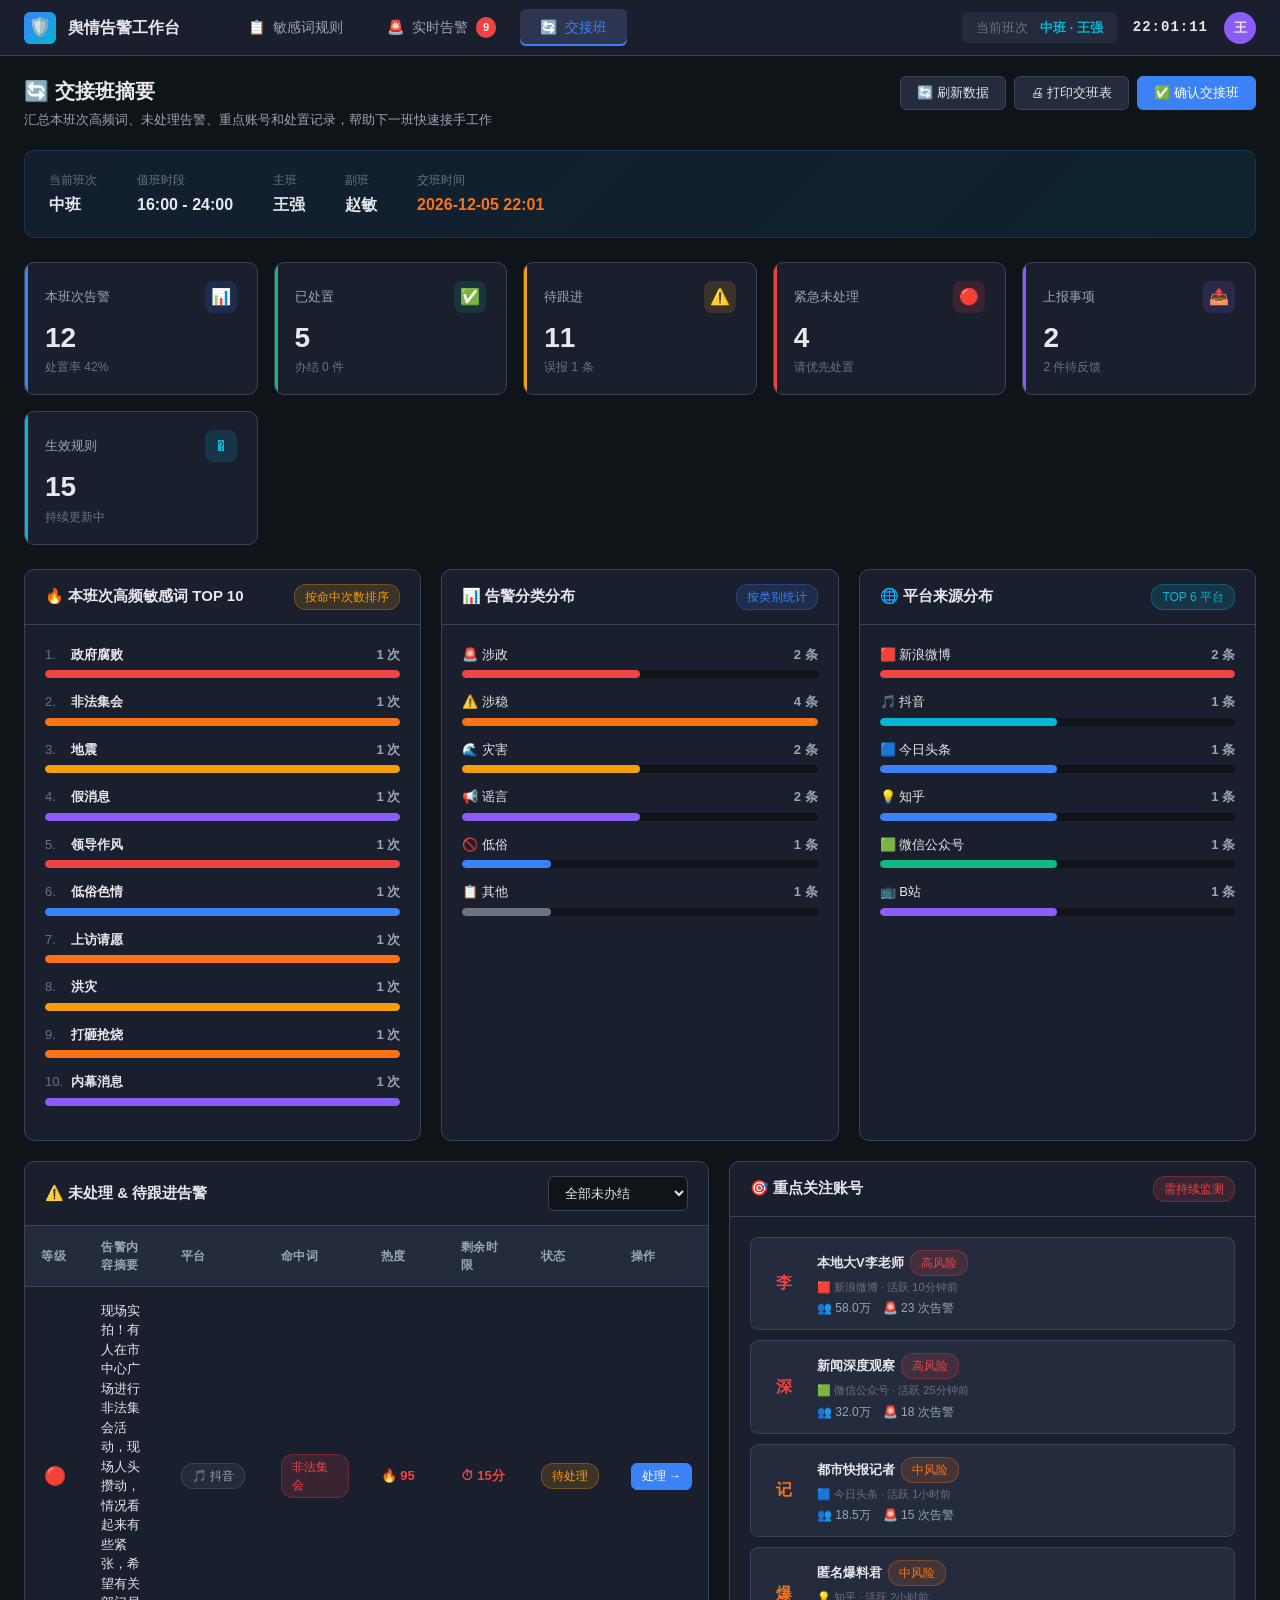
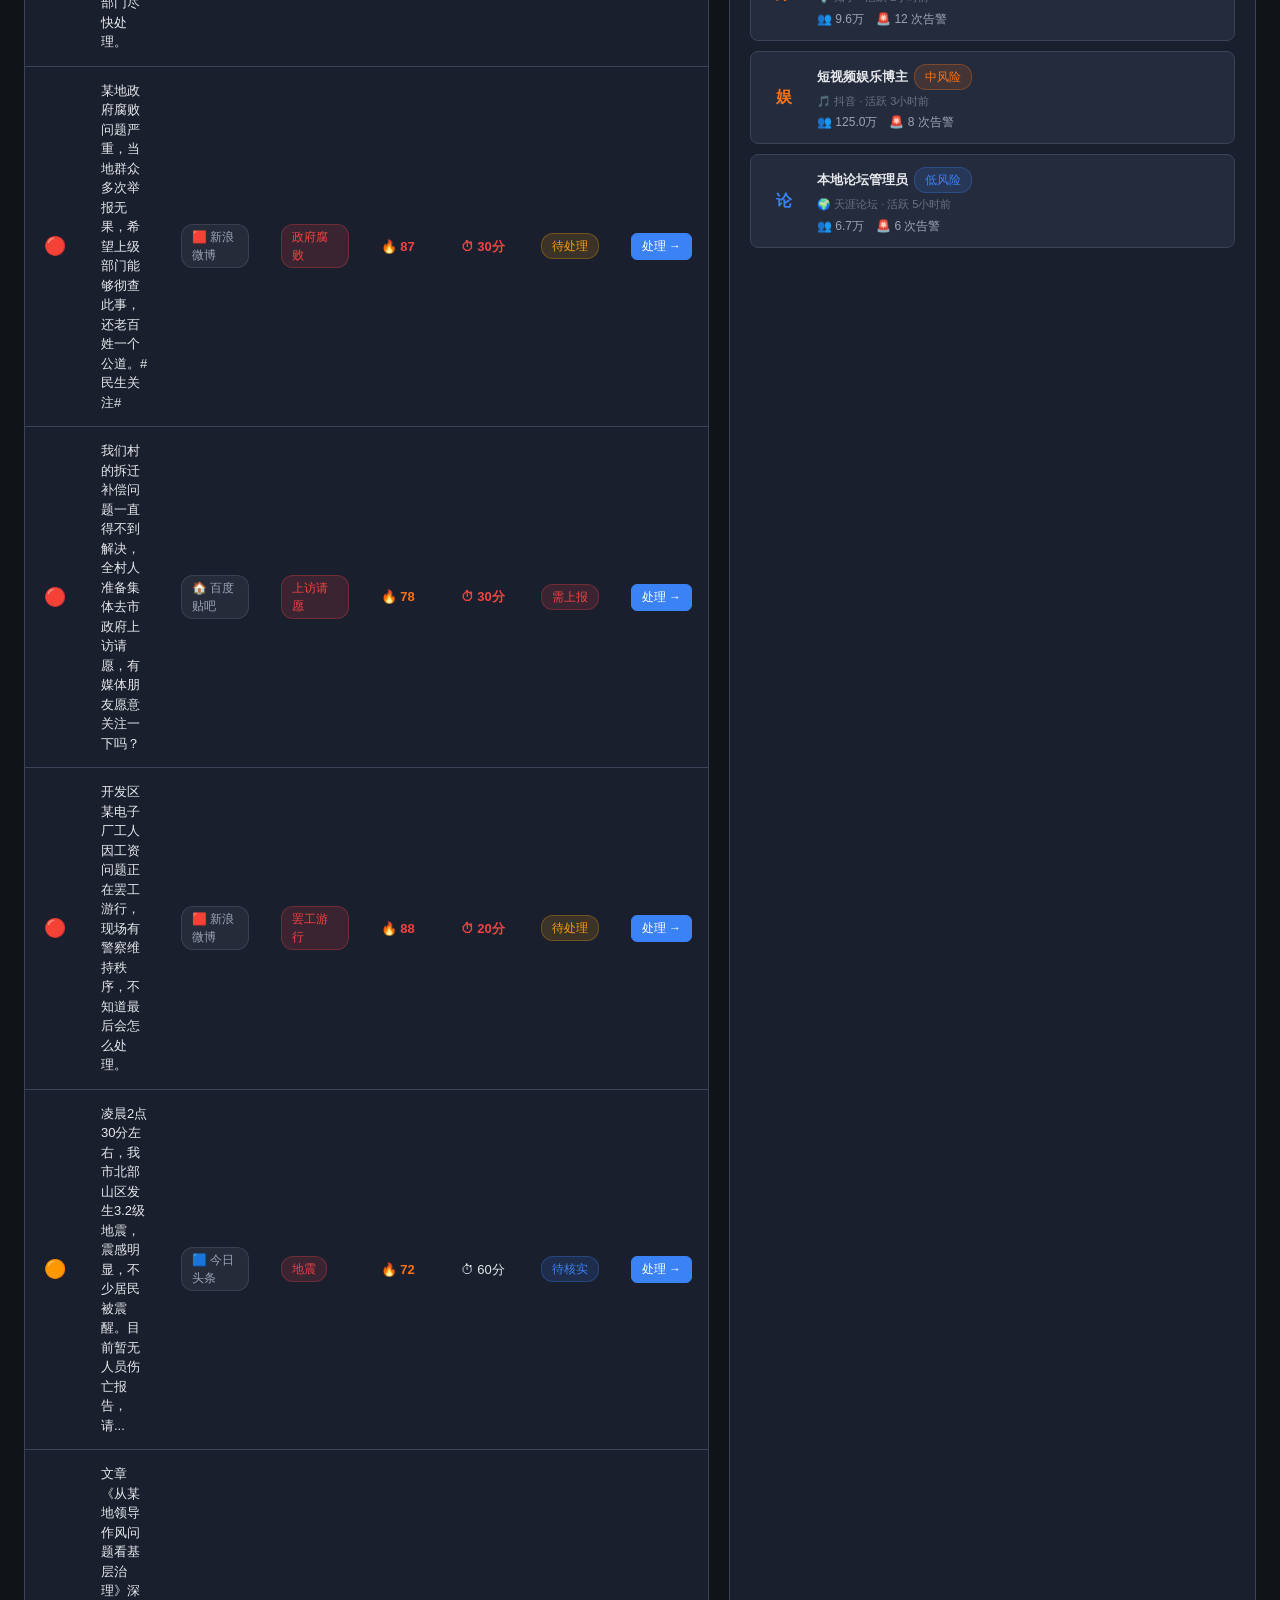
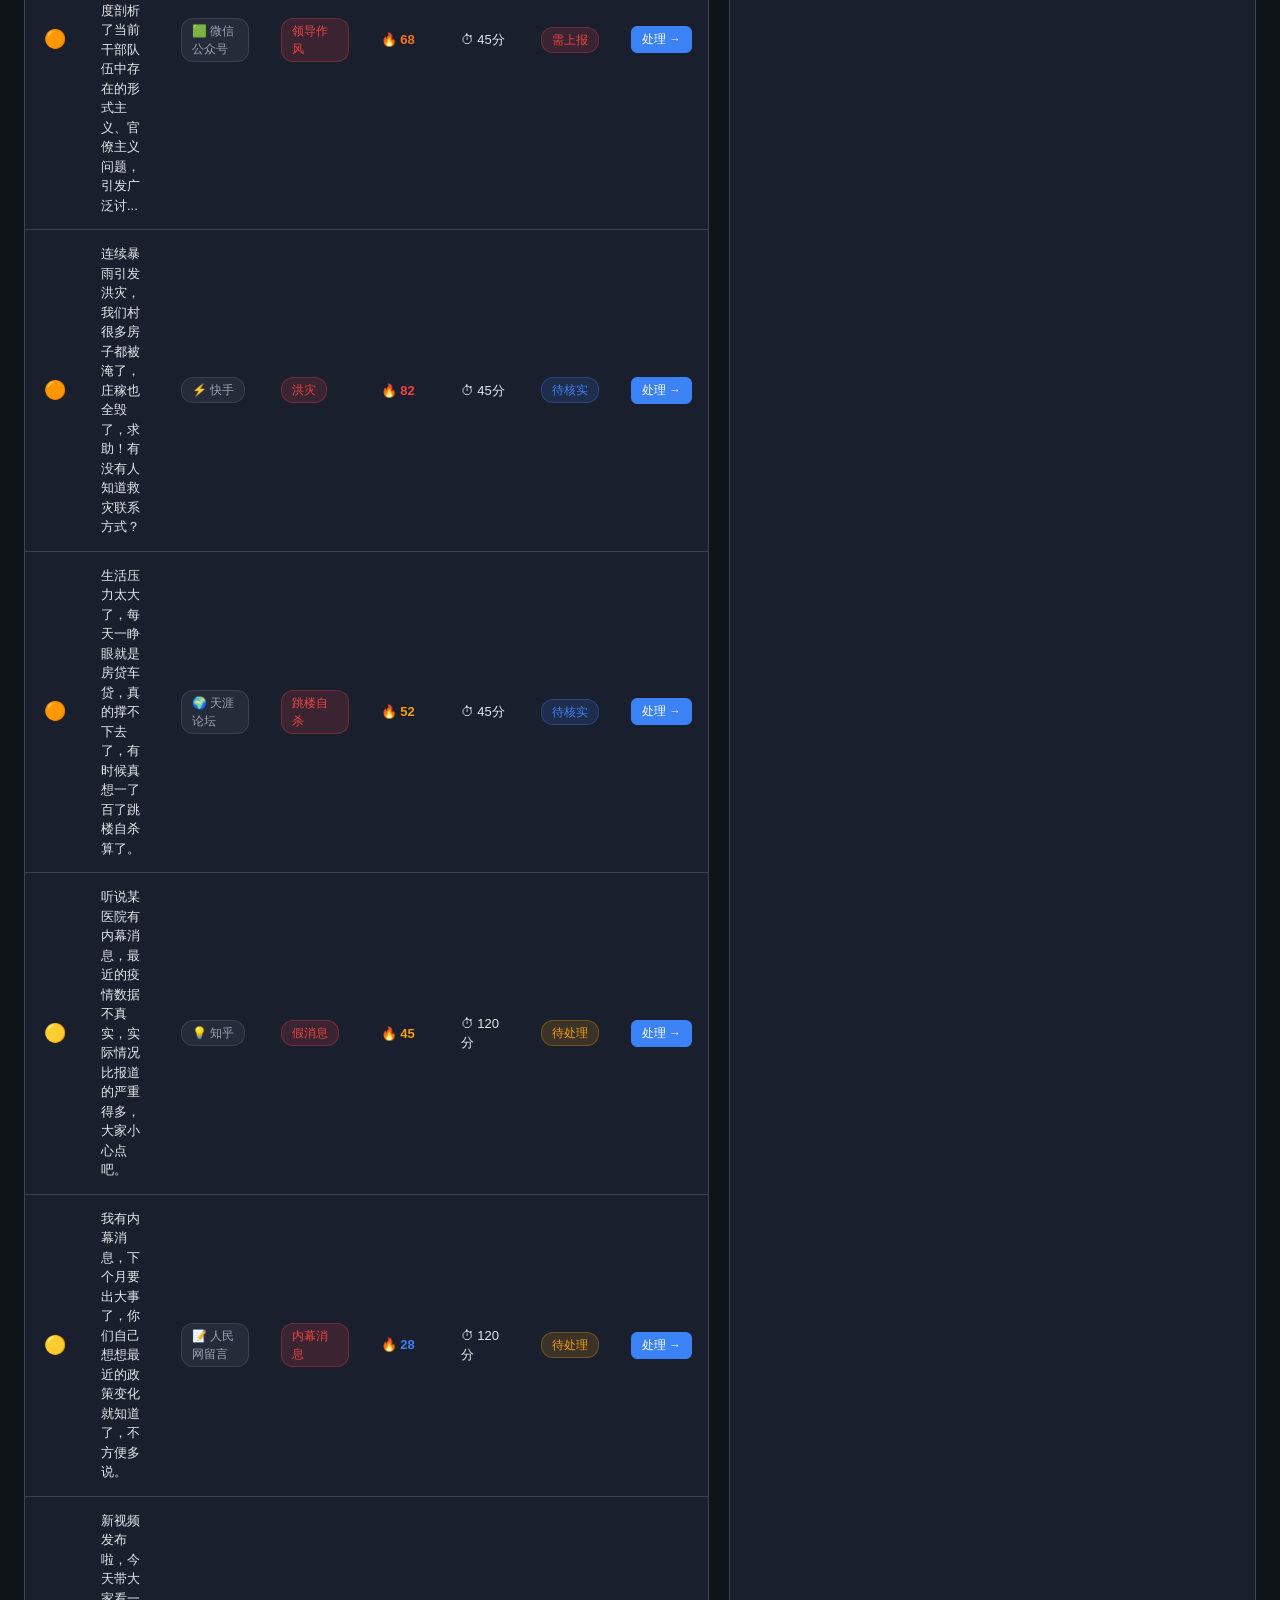
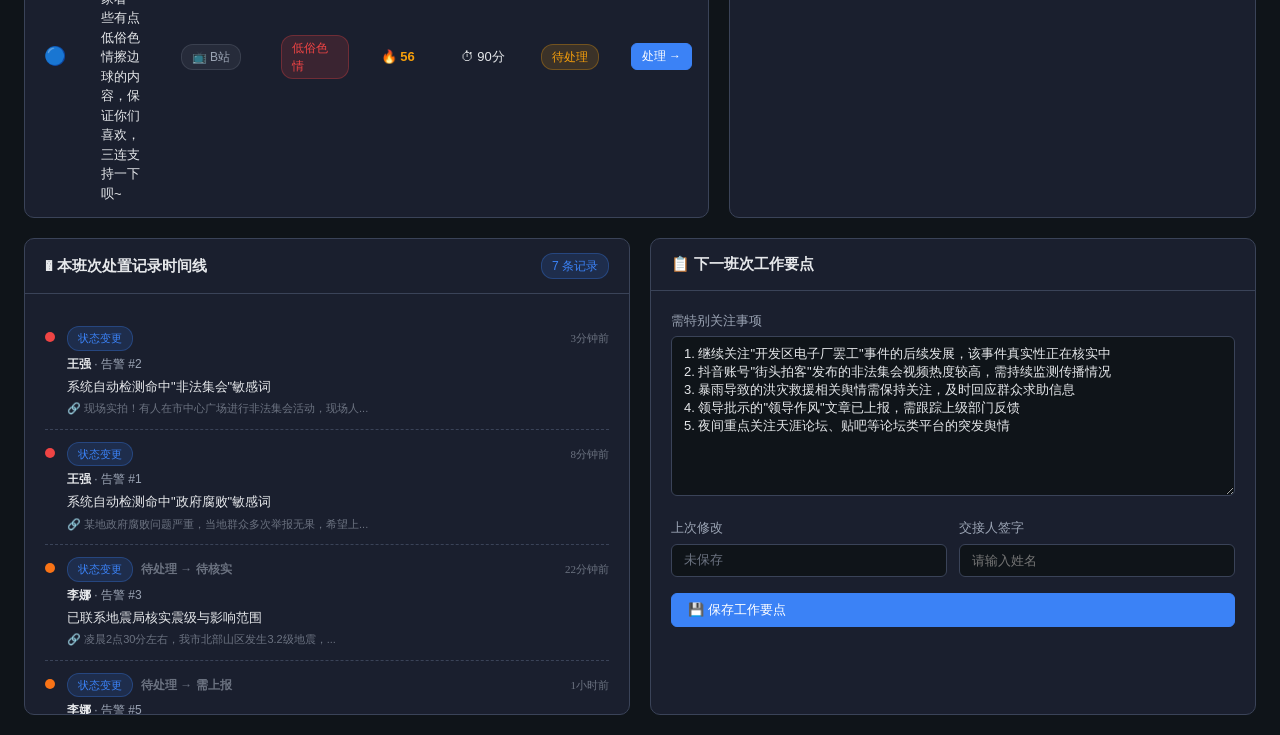
==== commit 8c8782a1: "第2轮评测 - 继续帮我完善舆情告警工作台的数据联动和班次处置流程,顺带把刷新后状态丢失的问题一起改掉 1、规则页。" ====
--- a/handover.html
+++ b/handover.html
@@ -11,9 +11,10 @@
     <div class="page-header">
       <div class="page-title-block">
         <h1>🔄 交接班摘要</h1>
-        <p>汇总本班次高频词、未处理告警和重点账号，帮助下一班快速接手工作</p>
+        <p>汇总本班次高频词、未处理告警、重点账号和处置记录，帮助下一班快速接手工作</p>
       </div>
       <div class="btn-group">
+        <button class="btn" onclick="refreshData()">🔄 刷新数据</button>
         <button class="btn" onclick="window.print()">🖨 打印交班表</button>
         <button class="btn btn-primary" onclick="confirmHandover()">✅ 确认交接班</button>
       </div>
@@ -49,7 +50,7 @@
     <div class="stats-grid" id="statsGrid"></div>
 
     <div class="summary-grid">
-      <div class="panel" style="grid-column: span 1;">
+      <div class="panel">
         <div class="panel-header">
           <div class="panel-title">🔥 本班次高频敏感词 TOP 10</div>
           <span class="tag tag-yellow">按命中次数排序</span>
@@ -59,7 +60,7 @@
         </div>
       </div>
 
-      <div class="panel" style="grid-column: span 1;">
+      <div class="panel">
         <div class="panel-header">
           <div class="panel-title">📊 告警分类分布</div>
           <span class="tag tag-blue">按类别统计</span>
@@ -69,7 +70,7 @@
         </div>
       </div>
 
-      <div class="panel" style="grid-column: span 1;">
+      <div class="panel">
         <div class="panel-header">
           <div class="panel-title">🌐 平台来源分布</div>
           <span class="tag tag-cyan">TOP 6 平台</span>
@@ -126,10 +127,10 @@
     <div class="summary-grid" style="grid-template-columns: 1fr 1fr; margin-bottom:0;">
       <div class="panel">
         <div class="panel-header">
-          <div class="panel-title">📝 本班次重要处置记录</div>
-          <button class="btn btn-sm btn-primary" onclick="addRecord()">＋ 添加记录</button>
-        </div>
-        <div class="panel-body">
+          <div class="panel-title">� 本班次处置记录时间线</div>
+          <span class="tag tag-blue" id="recordsCount">0 条记录</span>
+        </div>
+        <div class="panel-body" style="max-height:420px;overflow-y:auto;">
           <div id="handoverRecords"></div>
         </div>
       </div>
@@ -141,16 +142,12 @@
         <div class="panel-body">
           <div class="form-group">
             <label class="form-label">需特别关注事项</label>
-            <textarea class="form-textarea" id="nextShiftNotes" placeholder="请填写下一班需要重点关注的事项、正在跟进中的事件等...">1. 继续关注"开发区电子厂罢工"事件的后续发展，该事件真实性正在核实中
-2. 抖音账号"街头拍客"发布的非法集会视频热度较高，需持续监测传播情况
-3. 暴雨导致的洪灾救援相关舆情需保持关注，及时回应群众求助信息
-4. 领导批示的"领导作风"文章已上报，需跟踪上级部门反馈
-5. 夜间重点关注天涯论坛、贴吧等论坛类平台的突发舆情</textarea>
+            <textarea class="form-textarea" id="nextShiftNotes" style="min-height:160px;" placeholder="请填写下一班需要重点关注的事项、正在跟进中的事件等..."></textarea>
           </div>
           <div style="display:grid;grid-template-columns:1fr 1fr;gap:12px;">
             <div class="form-group">
-              <label class="form-label">预计交接</label>
-              <input type="text" class="form-input" value="下一班：夜班 00:00-08:00" readonly>
+              <label class="form-label">上次修改</label>
+              <input type="text" class="form-input" id="lastUpdated" readonly style="color:var(--text-muted);">
             </div>
             <div class="form-group">
               <label class="form-label">交接人签字</label>
@@ -168,13 +165,29 @@
   <script>
     renderTopNav('handover');
     renderShiftInfo();
-    renderStats();
-    renderTopWords();
-    renderCategoryProgress();
-    renderPlatformProgress();
-    renderPendingAlerts();
-    renderKeyAccounts();
-    renderHandoverRecords();
+    renderAll();
+
+    // 每分钟刷新一下时间显示
+    setInterval(() => {
+      renderShiftInfo();
+      renderStats();
+    }, 60000);
+
+    function refreshData() {
+      renderAll();
+      showNotification('数据已刷新', '所有统计信息已更新为最新状态', 'success');
+    }
+
+    function renderAll() {
+      renderStats();
+      renderTopWords();
+      renderCategoryProgress();
+      renderPlatformProgress();
+      renderPendingAlerts();
+      renderKeyAccounts();
+      renderHandoverRecords();
+      renderNotes();
+    }
 
     function renderShiftInfo() {
       const shift = getCurrentShift();
@@ -182,30 +195,29 @@
       document.getElementById('shiftTime').textContent = `${shift.startTime} - ${shift.endTime}`;
       document.getElementById('shiftOperator').textContent = shift.operator;
       document.getElementById('shiftAssistant').textContent = shift.assistant;
-      const now = new Date();
-      document.getElementById('handoverTime').textContent = 
-        `${now.getFullYear()}-${String(now.getMonth()+1).padStart(2,'0')}-${String(now.getDate()).padStart(2,'0')} ${String(now.getHours()).padStart(2,'0')}:${String(now.getMinutes()).padStart(2,'0')}`;
+      document.getElementById('handoverTime').textContent = formatNowDateTime();
     }
 
     function renderStats() {
-      const stats = getAlertStats();
-      const processed = stats.verifying + stats.reporting + stats.done;
-      const rate = stats.total > 0 ? ((processed / stats.total) * 100).toFixed(0) + '%' : '0%';
-      const urgentPend = alerts.filter(a => (a.status === 'pending' || a.status === 'reporting') && a.level === 'red').length;
+      const s = AlertAPI.getStats();
+      const processed = s.verifying + s.reporting + s.done;
+      const rate = s.total > 0 ? ((processed / s.total) * 100).toFixed(0) + '%' : '0%';
+      const urgentPend = AlertAPI.getAll().filter(a => (a.status === 'pending' || a.status === 'reporting') && a.level === 'red').length;
+      const wordsTotal = WordAPI.getStats().total;
 
       const html = [
-        renderStatCard({ icon: '📊', title: '本班次告警', value: stats.total, trend: `处置率 ${rate}`, color: 'blue' }),
-        renderStatCard({ icon: '✅', title: '已处置', value: processed, trend: `办结 ${stats.done} 件`, color: 'green' }),
-        renderStatCard({ icon: '⚠️', title: '待跟进', value: stats.pending + stats.verifying + stats.reporting, trend: `误报 ${stats.falseAlarm} 条`, color: 'yellow' }),
+        renderStatCard({ icon: '📊', title: '本班次告警', value: s.total, trend: `处置率 ${rate}`, color: 'blue' }),
+        renderStatCard({ icon: '✅', title: '已处置', value: processed, trend: `办结 ${s.done} 件`, color: 'green' }),
+        renderStatCard({ icon: '⚠️', title: '待跟进', value: s.pending + s.verifying + s.reporting, trend: `误报 ${s.falseAlarm} 条`, color: 'yellow' }),
         renderStatCard({ icon: '🔴', title: '紧急未处理', value: urgentPend, trend: urgentPend > 0 ? '请优先处置' : '全部已响应', color: 'red' }),
-        renderStatCard({ icon: '📤', title: '上报事项', value: stats.reporting, trend: `${stats.reporting} 件待反馈`, color: 'purple' }),
-        renderStatCard({ icon: '👁️', title: '监测平台', value: Object.keys(PLATFORMS).length, trend: '全网持续扫描', color: 'cyan' })
+        renderStatCard({ icon: '📤', title: '上报事项', value: s.reporting, trend: `${s.reporting} 件待反馈`, color: 'purple' }),
+        renderStatCard({ icon: '�', title: '生效规则', value: wordsTotal, trend: '持续更新中', color: 'cyan' })
       ].join('');
       document.getElementById('statsGrid').innerHTML = html;
     }
 
     function renderTopWords() {
-      const words = getTopWords().slice(0, 10);
+      const words = AlertAPI.getTopWords(10);
       const maxCount = words[0]?.count || 1;
 
       const colorMap = {
@@ -239,7 +251,7 @@
     }
 
     function renderCategoryProgress() {
-      const catStats = getCategoryStats();
+      const catStats = AlertAPI.getCategoryStats();
       const max = Math.max(...catStats.map(c => c.count), 1);
       const colorMap = {
         red: 'var(--accent-red)',
@@ -255,7 +267,7 @@
         return `
           <div class="progress-item">
             <div class="progress-label">
-              <span class="name">${WORD_CATEGORIES[c.category].icon} ${c.name}</span>
+              <span class="name">${c.icon} ${c.name}</span>
               <span class="num">${c.count} 条</span>
             </div>
             <div class="progress-bar">
@@ -268,21 +280,21 @@
     }
 
     function renderPlatformProgress() {
-      const pStats = getPlatformStats().slice(0, 6);
+      const pStats = AlertAPI.getPlatformStats().slice(0, 6);
       const max = Math.max(...pStats.map(p => p.count), 1);
 
+      const colorMap = {
+        red: 'var(--accent-red)',
+        green: 'var(--accent-green)',
+        blue: 'var(--accent-blue)',
+        cyan: 'var(--accent-cyan)',
+        orange: 'var(--accent-orange)',
+        pink: 'var(--accent-purple)',
+        gray: 'var(--text-muted)'
+      };
       const html = pStats.map(p => {
         const pct = (p.count / max * 100).toFixed(0);
         const info = PLATFORMS[p.platform];
-        const colorMap = {
-          red: 'var(--accent-red)',
-          green: 'var(--accent-green)',
-          blue: 'var(--accent-blue)',
-          cyan: 'var(--accent-cyan)',
-          orange: 'var(--accent-orange)',
-          pink: 'var(--accent-purple)',
-          gray: 'var(--text-muted)'
-        };
         return `
           <div class="progress-item">
             <div class="progress-label">
@@ -300,15 +312,10 @@
 
     function renderPendingAlerts() {
       const filter = document.getElementById('pendingFilter').value;
-      let pending = alerts.filter(a => a.status !== 'done' && a.status !== 'false_alarm');
+      let pending = AlertAPI.getUnprocessed();
       if (filter !== 'all') {
         pending = pending.filter(a => a.status === filter);
       }
-      pending.sort((a, b) => {
-        const levelOrder = { red: 0, orange: 1, yellow: 2, blue: 3 };
-        if (levelOrder[a.level] !== levelOrder[b.level]) return levelOrder[a.level] - levelOrder[b.level];
-        return new Date(b.createdAt) - new Date(a.createdAt);
-      });
 
       if (pending.length === 0) {
         document.getElementById('pendingAlertsBody').innerHTML = `
@@ -373,104 +380,114 @@
       document.getElementById('keyAccountsList').innerHTML = html;
     }
 
-    let records = [
-      { time: '10:32', operator: '张伟', content: '接到"抖音非法集会视频"告警，已联系属地派出所核实，正在等待回复。', level: 'red' },
-      { time: '11:15', operator: '李娜', content: '处置"领导作风"公众号文章，研判后上报市委宣传部舆情处。', level: 'orange' },
-      { time: '13:48', operator: '张伟', content: '新华网评论区"打砸抢烧"不实信息，已联系平台删除并辟谣，标记为误报。', level: 'yellow' },
-      { time: '14:20', operator: '李娜', content: '快手洪灾求助视频，已转应急管理局，对方表示救援力量已到位。', level: 'orange' }
-    ];
-
+    // ==========================================
+    // 处置记录时间线
+    // ==========================================
     function renderHandoverRecords() {
-      if (records.length === 0) {
+      const logs = LogAPI.getTimeline();
+      document.getElementById('recordsCount').textContent = `${logs.length} 条记录`;
+
+      if (logs.length === 0) {
         document.getElementById('handoverRecords').innerHTML = `
           <div class="empty-state">
             <div class="empty-state-icon">📝</div>
-            <div class="empty-state-text">暂无处置记录，点击上方按钮添加</div>
+            <div class="empty-state-text">暂无处置记录</div>
           </div>
         `;
         return;
       }
 
-      const levelStyle = {
-        red: 'border-left:3px solid var(--accent-red);',
-        orange: 'border-left:3px solid var(--accent-orange);',
-        yellow: 'border-left:3px solid var(--accent-yellow);',
-        blue: 'border-left:3px solid var(--accent-blue);'
-      };
-
-      const html = records.map(r => `
-        <div style="padding:12px 16px;background:var(--bg-tertiary);border-radius:6px;margin-bottom:10px;${levelStyle[r.level]}">
-          <div style="display:flex;justify-content:space-between;align-items:center;margin-bottom:6px;">
-            <div style="font-size:13px;font-weight:600;">
-              <span style="color:var(--accent-cyan);font-family:Consolas;">[${r.time}]</span>
-              ${r.operator}
-            </div>
-            <span class="tag tag-${r.level === 'red' ? 'red' : r.level === 'orange' ? 'orange' : 'yellow'}">
-              ${r.level === 'red' ? '重要' : r.level === 'orange' ? '关注' : '常规'}
-            </span>
-          </div>
-          <div style="font-size:13px;color:var(--text-secondary);line-height:1.6;">${r.content}</div>
-        </div>
-      `).join('');
+      const html = logs.map(log => {
+        const alert = AlertAPI.getById(log.alertId);
+        const alertSummary = alert ? (alert.content.length > 25 ? alert.content.slice(0, 25) + '...' : alert.content) : '（告警已删除）';
+        const levelColor = alert?.level === 'red' ? 'var(--accent-red)' :
+                           alert?.level === 'orange' ? 'var(--accent-orange)' :
+                           alert?.level === 'yellow' ? 'var(--accent-yellow)' : 'var(--accent-blue)';
+
+        return `
+          <div style="display:flex;gap:12px;padding:12px 0;border-bottom:1px dashed var(--border);position:relative;">
+            <div style="flex-shrink:0;display:flex;flex-direction:column;align-items:center;">
+              <div style="width:10px;height:10px;border-radius:50%;background:${levelColor};margin-top:6px;"></div>
+            </div>
+            <div style="flex:1;min-width:0;">
+              <div style="display:flex;justify-content:space-between;align-items:center;margin-bottom:4px;">
+                <div style="font-size:13px;font-weight:600;display:flex;align-items:center;gap:8px;">
+                  <span class="tag ${getLogTypeTagClass(log.type)}" style="font-size:11px;">${getLogTypeText(log.type)}</span>
+                  ${log.fromStatus && log.toStatus && log.fromStatus !== log.toStatus ? `
+                    <span style="font-size:12px;color:var(--text-muted);">
+                      ${getStatusText(log.fromStatus)} → ${getStatusText(log.toStatus)}
+                    </span>
+                  ` : ''}
+                </div>
+                <div style="font-size:11px;color:var(--text-muted);font-family:Consolas;">
+                  ${formatTime(log.createdAt)}
+                </div>
+              </div>
+              <div style="font-size:12px;color:var(--text-secondary);margin-bottom:4px;">
+                <strong style="color:var(--text-primary);">${log.operator}</strong>
+                · 告警 #${String(log.alertId).slice(-6)}
+              </div>
+              <div style="font-size:13px;color:var(--text-primary);margin-bottom:4px;">${log.remark}</div>
+              <div style="font-size:11px;color:var(--text-muted);cursor:pointer;" onclick="goToAlert(${log.alertId})" title="查看详情">
+                🔗 ${alertSummary}
+              </div>
+            </div>
+          </div>
+        `;
+      }).join('');
+
       document.getElementById('handoverRecords').innerHTML = html;
     }
 
-    function addRecord() {
-      const formHTML = `
-        <div class="form-group">
-          <label class="form-label">重要程度</label>
-          <select class="form-select" id="r-level">
-            <option value="red">🔴 重要</option>
-            <option value="orange">🟠 关注</option>
-            <option value="yellow">🟡 常规</option>
-          </select>
-        </div>
-        <div class="form-group">
-          <label class="form-label">记录内容 *</label>
-          <textarea class="form-textarea" id="r-content" placeholder="描述处置过程、联系的部门、事件进展等..."></textarea>
-        </div>
-      `;
-      showModal('添加处置记录', formHTML, (overlay) => {
-        const content = overlay.querySelector('#r-content').value.trim();
-        if (!content) { showNotification('请填写记录内容', '', 'warning'); return false; }
-        const level = overlay.querySelector('#r-level').value;
-        const now = new Date();
-        records.unshift({
-          time: `${String(now.getHours()).padStart(2,'0')}:${String(now.getMinutes()).padStart(2,'0')}`,
-          operator: getCurrentShift().operator,
-          content,
-          level
-        });
-        renderHandoverRecords();
-        showNotification('记录已添加', '', 'success');
-      });
+    function renderNotes() {
+      const notes = HandoverNotes.get();
+      document.getElementById('nextShiftNotes').value = notes.content;
+      document.getElementById('signInput').value = notes.operator || '';
+      document.getElementById('lastUpdated').value = notes.updatedAt || '未保存';
+    }
+
+    function saveNotes() {
+      const content = document.getElementById('nextShiftNotes').value;
+      const sign = document.getElementById('signInput').value.trim();
+      if (!sign) { showNotification('请签字确认', '输入交接人姓名后保存', 'warning'); return; }
+      HandoverNotes.save(content, sign);
+      document.getElementById('lastUpdated').value = formatNowDateTime();
+      showNotification('保存成功', `交班记录已存档（签字：${sign}）`, 'success');
     }
 
     function goToAlert(id) {
       window.location.href = `alerts.html?highlight=${id}`;
     }
 
-    function saveNotes() {
-      const notes = document.getElementById('nextShiftNotes').value;
-      const sign = document.getElementById('signInput').value;
-      if (!sign) { showNotification('请签字确认', '输入交接人姓名后保存', 'warning'); return; }
-      showNotification('保存成功', `交班记录已存档（签字：${sign}）`, 'success');
-    }
-
     function confirmHandover() {
-      const sign = document.getElementById('signInput').value;
+      const sign = document.getElementById('signInput').value.trim();
+      const s = AlertAPI.getStats();
+      const pending = s.pending + s.verifying + s.reporting;
+
       showModal('确认交接班', `
         <div style="padding:12px 0;">
           <p style="margin-bottom:16px;">确认将工作交接给下一班次人员吗？</p>
           <div style="background:var(--bg-tertiary);padding:14px;border-radius:8px;">
             <div style="margin-bottom:8px;"><strong>交班人：</strong>${getCurrentShift().operator}${sign ? `（${sign}）` : ''}</div>
-            <div style="margin-bottom:8px;"><strong>待跟进告警：</strong><span style="color:var(--accent-orange);font-weight:600;">${alerts.filter(a => a.status !== 'done' && a.status !== 'false_alarm').length} 条</span></div>
-            <div style="margin-bottom:8px;"><strong>重要处置记录：</strong>${records.length} 条</div>
-            <div><strong>工作要点：</strong>已填写</div>
+            <div style="margin-bottom:8px;"><strong>待跟进告警：</strong><span style="color:var(--accent-orange);font-weight:600;">${pending} 条</span></div>
+            <div style="margin-bottom:8px;"><strong>本班处置记录：</strong>${LogAPI.getAll().length} 条</div>
+            <div><strong>工作要点：</strong>已填写 ${document.getElementById('nextShiftNotes').value.length} 字</div>
           </div>
         </div>
       `, () => {
+        if (!sign) {
+          showNotification('请先签字', '在"交接人签字"处填写姓名', 'warning');
+          return false;
+        }
+        // 记录交班日志
+        LogAPI.add({
+          alertId: 0,
+          type: 'status',
+          operator: sign,
+          remark: `【交接班】${getCurrentShift().name} 交班给下一班，待跟进 ${pending} 条告警`
+        });
         showNotification('✅ 交接班完成', '工作已顺利交接给下一班', 'success');
+        renderHandoverRecords();
       });
     }
   </script>
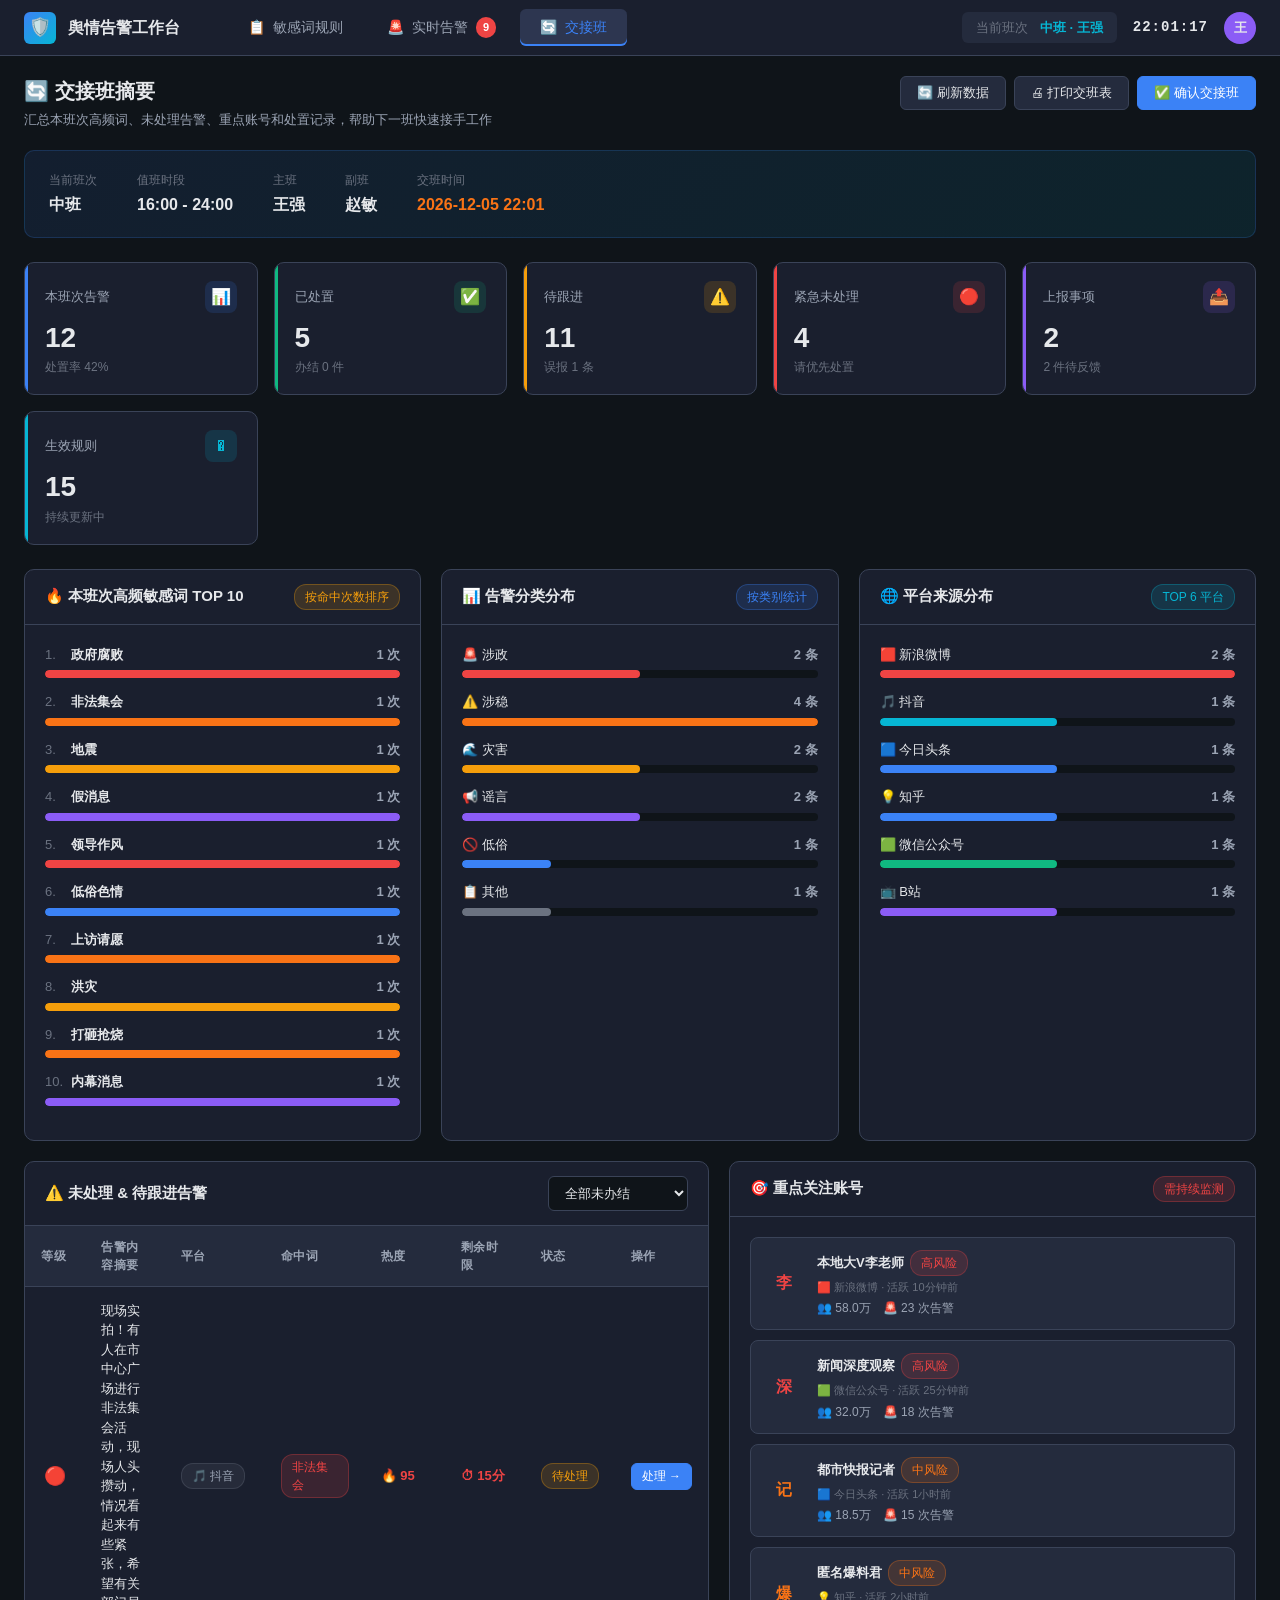
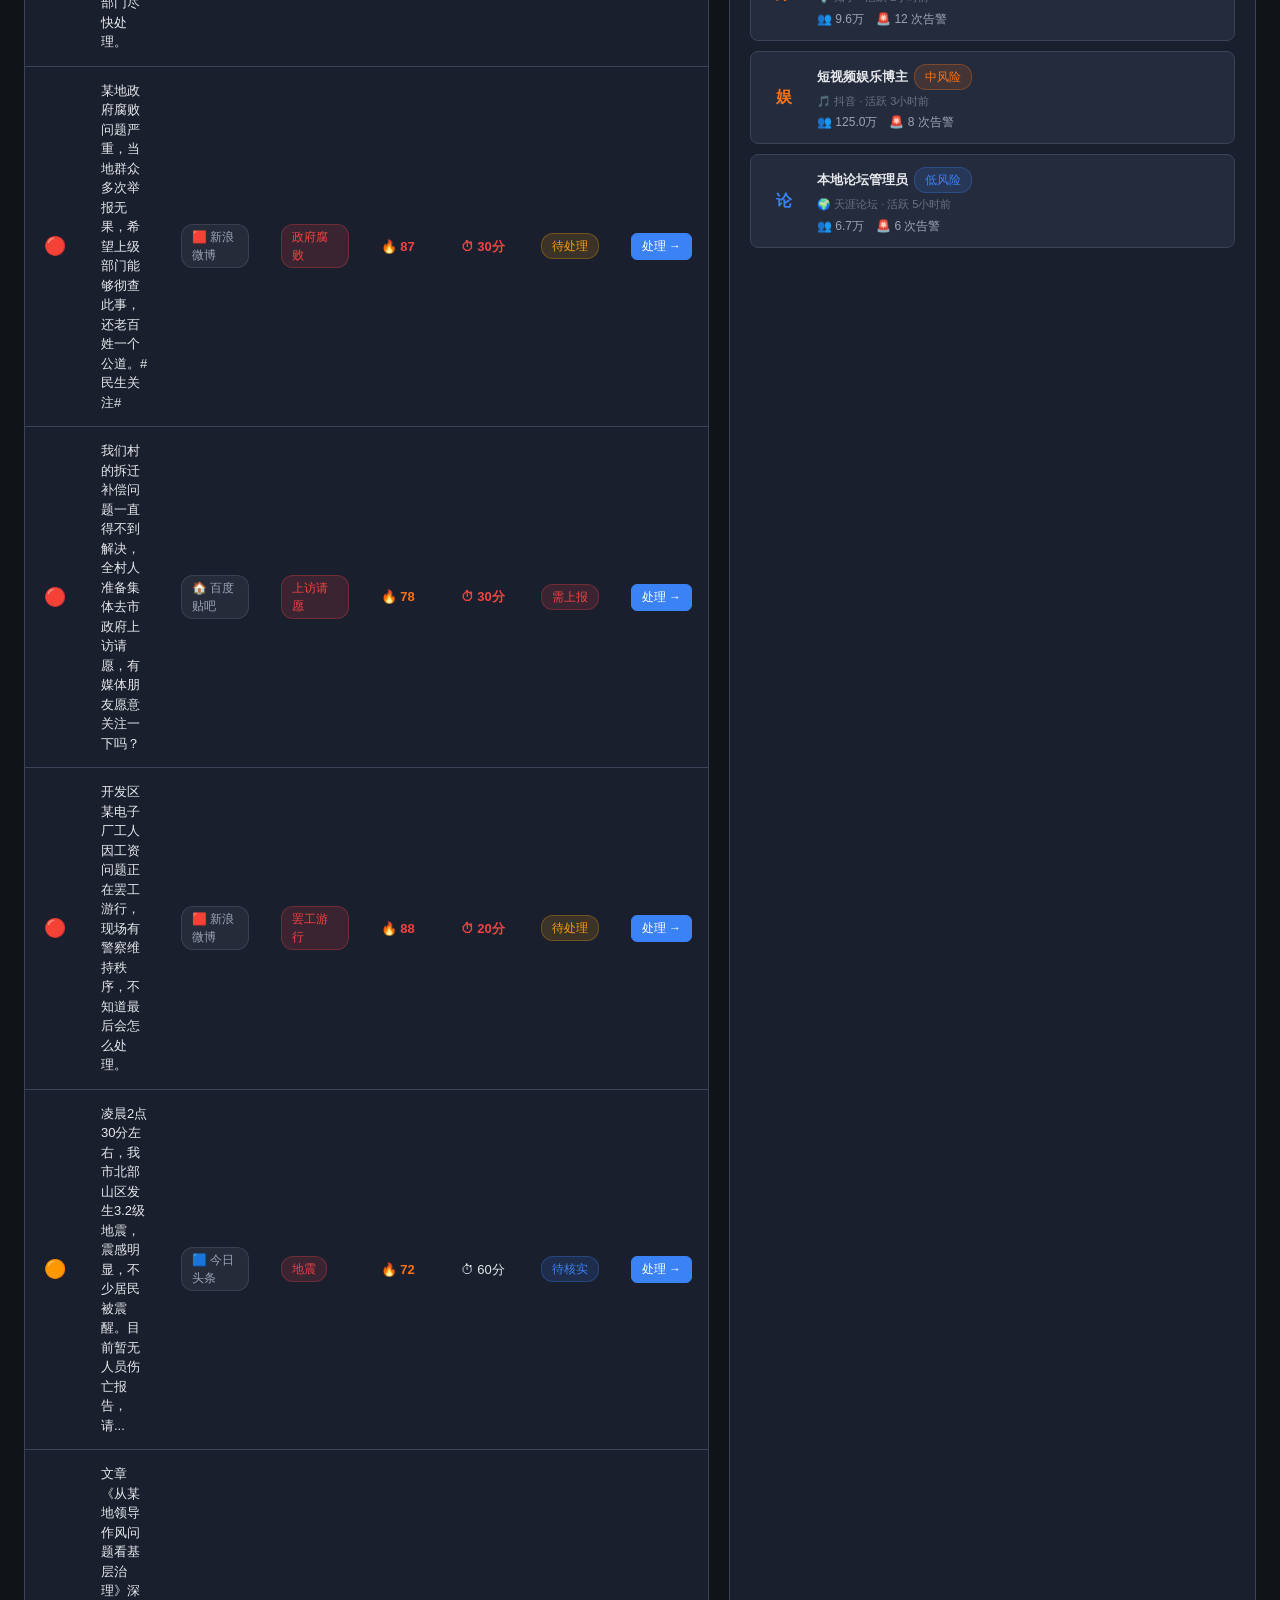
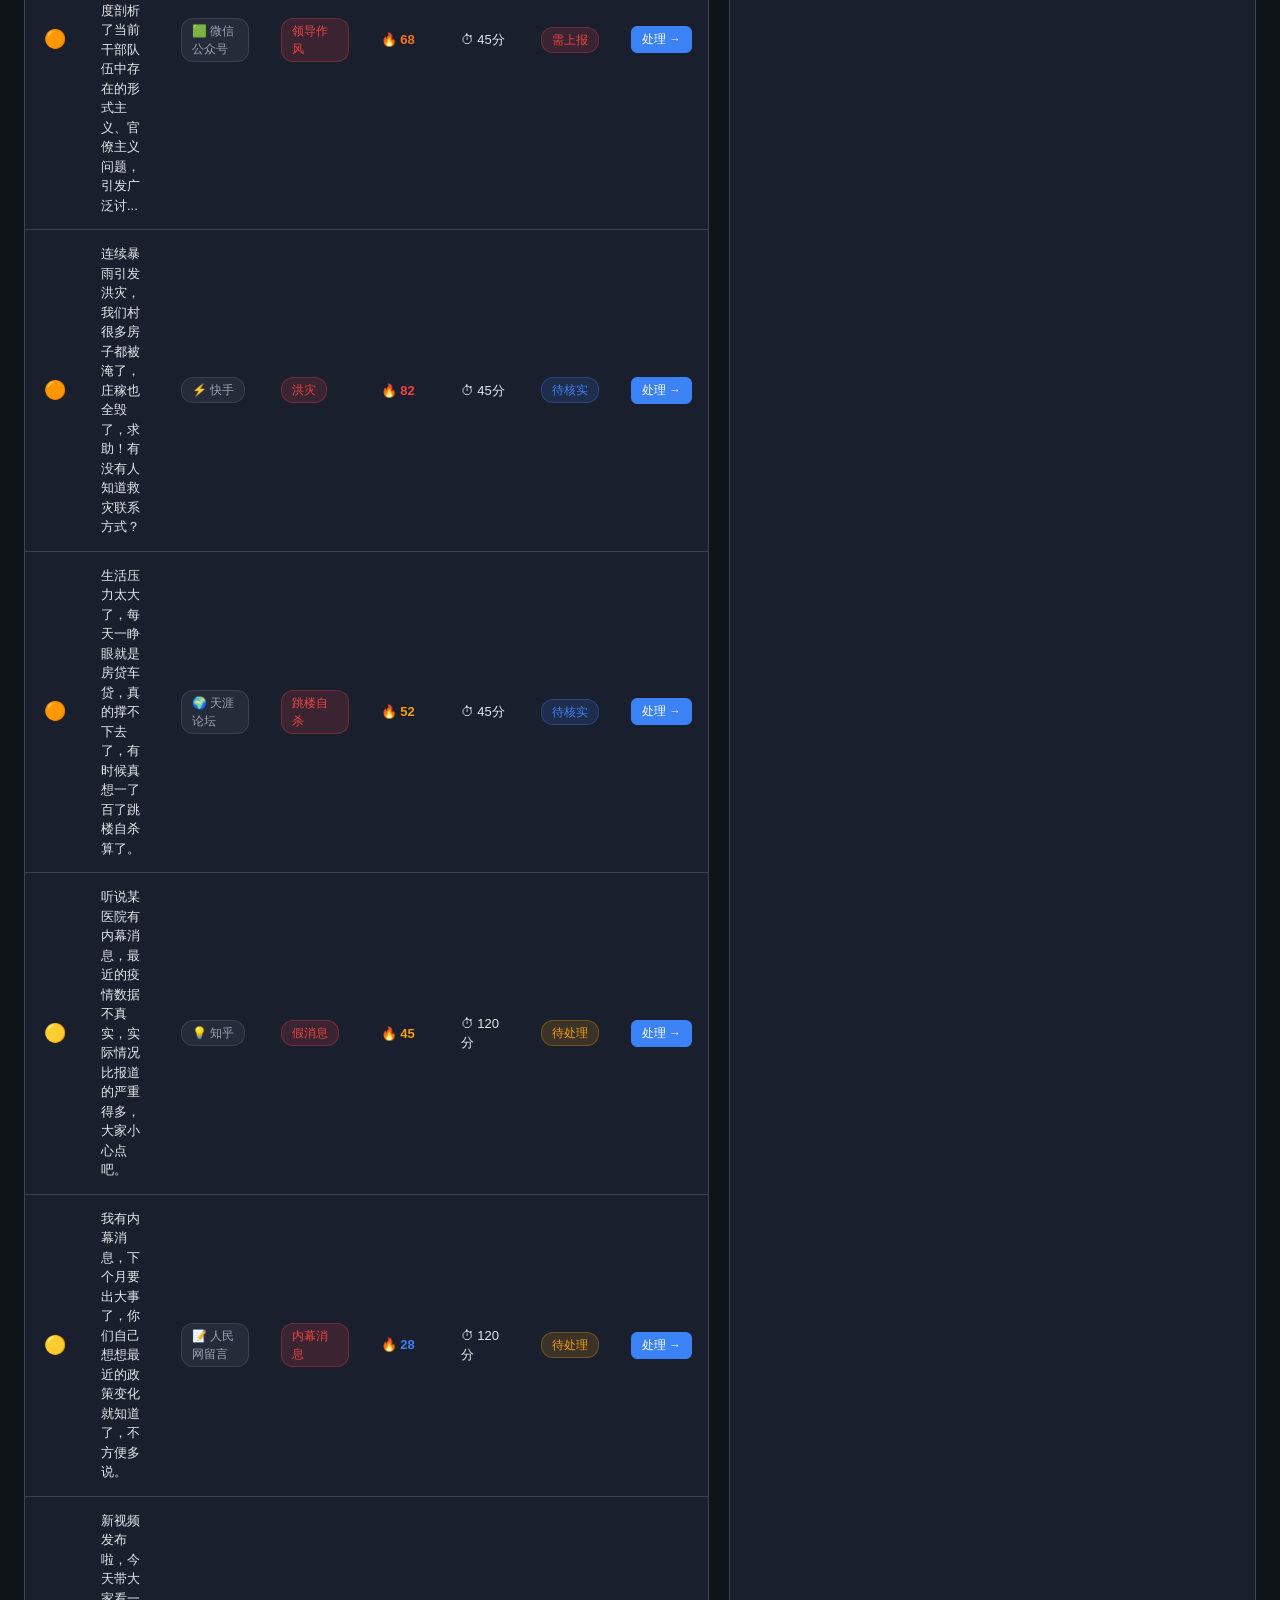
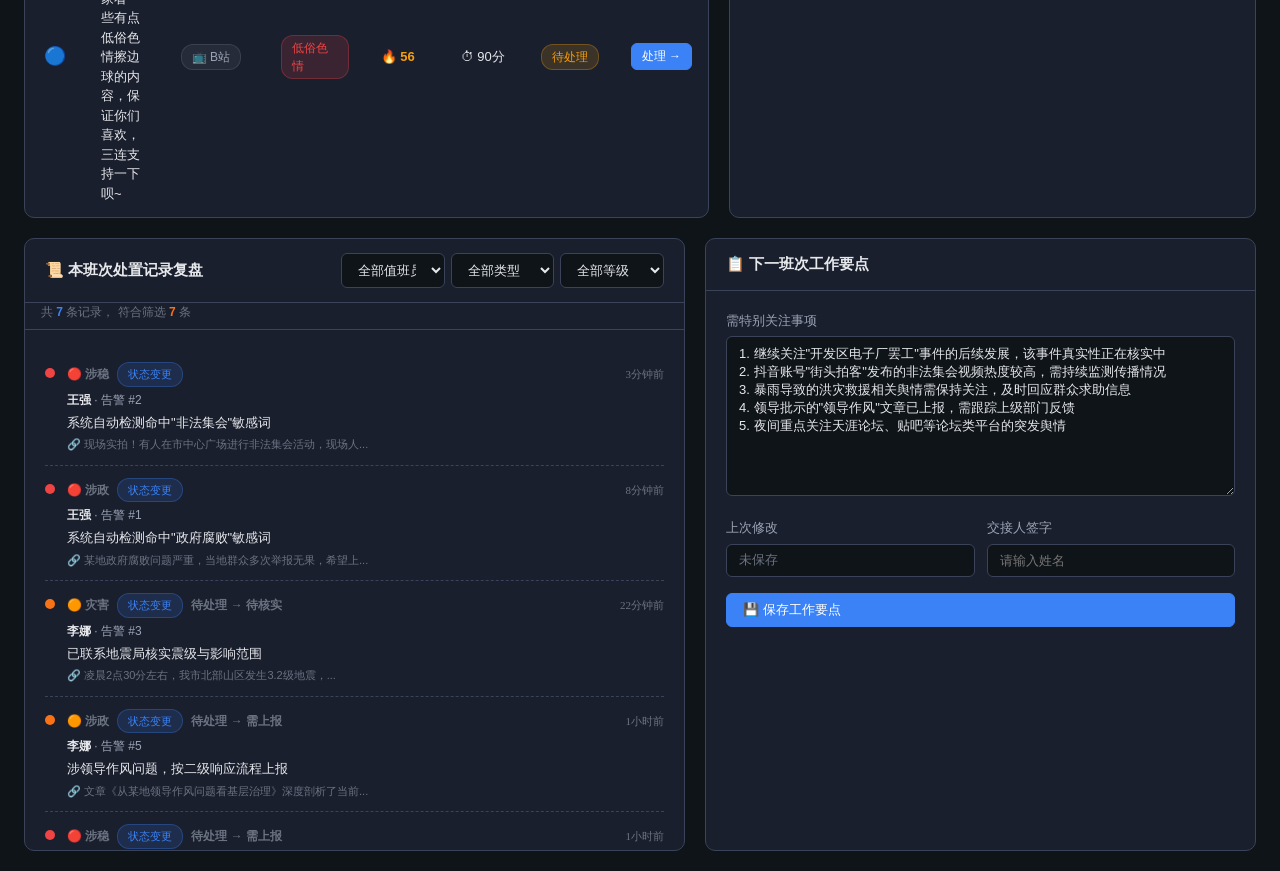
==== commit b0c2fffc: "第3轮评测 - 继续完善舆情工作台的批量维护和交接复盘能力,顺手把规则清空、CSV 导入这些卡住的地方一起补上 1。" ====
--- a/handover.html
+++ b/handover.html
@@ -124,13 +124,35 @@
       </div>
     </div>
 
-    <div class="summary-grid" style="grid-template-columns: 1fr 1fr; margin-bottom:0;">
-      <div class="panel">
-        <div class="panel-header">
-          <div class="panel-title">� 本班次处置记录时间线</div>
-          <span class="tag tag-blue" id="recordsCount">0 条记录</span>
-        </div>
-        <div class="panel-body" style="max-height:420px;overflow-y:auto;">
+    <div class="summary-grid" style="grid-template-columns: 1.2fr 1fr; margin-bottom:0;">
+      <div class="panel">
+        <div class="panel-header">
+          <div class="panel-title">📜 本班次处置记录复盘</div>
+          <div class="btn-group" style="gap:6px;">
+            <select class="form-select filter-select" id="filterOperator" onchange="renderHandoverRecords()" style="min-width:100px;">
+              <option value="">全部值班员</option>
+            </select>
+            <select class="form-select filter-select" id="filterType" onchange="renderHandoverRecords()" style="min-width:100px;">
+              <option value="">全部类型</option>
+              <option value="detect">系统检测</option>
+              <option value="status">状态变更</option>
+              <option value="remark">添加备注</option>
+              <option value="report">上报</option>
+            </select>
+            <select class="form-select filter-select" id="filterLevel" onchange="renderHandoverRecords()" style="min-width:100px;">
+              <option value="">全部等级</option>
+              <option value="red">🔴 一级</option>
+              <option value="orange">🟠 二级</option>
+              <option value="yellow">🟡 三级</option>
+              <option value="blue">🔵 四级</option>
+            </select>
+          </div>
+        </div>
+        <div style="padding:0 16px 8px;font-size:12px;color:var(--text-muted);border-bottom:1px solid var(--border);">
+          共 <span id="recordsCount" style="color:var(--accent-blue);font-weight:600;">0</span> 条记录，
+          符合筛选 <span id="recordsFiltered" style="color:var(--accent-orange);font-weight:600;">0</span> 条
+        </div>
+        <div class="panel-body" style="max-height:520px;overflow-y:auto;">
           <div id="handoverRecords"></div>
         </div>
       </div>
@@ -179,6 +201,7 @@
     }
 
     function renderAll() {
+      initFilterOperator();
       renderStats();
       renderTopWords();
       renderCategoryProgress();
@@ -381,17 +404,41 @@
     }
 
     // ==========================================
-    // 处置记录时间线
+    // 处置记录时间线（带筛选）
     // ==========================================
+    function initFilterOperator() {
+      const logs = LogAPI.getAll();
+      const operators = [...new Set(logs.map(l => l.operator))].filter(Boolean);
+      const sel = document.getElementById('filterOperator');
+      if (!sel) return;
+      const cur = sel.value;
+      sel.innerHTML = '<option value="">全部值班员</option>' + operators.map(op => `<option value="${op}">${op}</option>`).join('');
+      sel.value = cur;
+    }
+
     function renderHandoverRecords() {
-      const logs = LogAPI.getTimeline();
-      document.getElementById('recordsCount').textContent = `${logs.length} 条记录`;
+      const allLogs = LogAPI.getTimeline();
+      document.getElementById('recordsCount').textContent = allLogs.length;
+
+      const fOperator = document.getElementById('filterOperator')?.value || '';
+      const fType = document.getElementById('filterType')?.value || '';
+      const fLevel = document.getElementById('filterLevel')?.value || '';
+
+      let logs = allLogs;
+      if (fOperator) logs = logs.filter(l => l.operator === fOperator);
+      if (fType) logs = logs.filter(l => l.type === fType);
+      if (fLevel) logs = logs.filter(l => {
+        const a = AlertAPI.getById(l.alertId);
+        return a && a.level === fLevel;
+      });
+
+      document.getElementById('recordsFiltered').textContent = logs.length;
 
       if (logs.length === 0) {
         document.getElementById('handoverRecords').innerHTML = `
           <div class="empty-state">
             <div class="empty-state-icon">📝</div>
-            <div class="empty-state-text">暂无处置记录</div>
+            <div class="empty-state-text">${allLogs.length === 0 ? '暂无处置记录' : '当前筛选条件下无匹配记录'}</div>
           </div>
         `;
         return;
@@ -403,34 +450,39 @@
         const levelColor = alert?.level === 'red' ? 'var(--accent-red)' :
                            alert?.level === 'orange' ? 'var(--accent-orange)' :
                            alert?.level === 'yellow' ? 'var(--accent-yellow)' : 'var(--accent-blue)';
+        const levelIcon = alert?.level === 'red' ? '🔴' : alert?.level === 'orange' ? '🟠' : alert?.level === 'yellow' ? '🟡' : '🔵';
 
         return `
-          <div style="display:flex;gap:12px;padding:12px 0;border-bottom:1px dashed var(--border);position:relative;">
+          <div class="timeline-record" style="display:flex;gap:12px;padding:12px 0;border-bottom:1px dashed var(--border);cursor:pointer;transition:background 0.15s;"
+               onmouseenter="this.style.background='var(--bg-tertiary)'" onmouseleave="this.style.background=''"
+               onclick="${log.alertId && log.alertId > 0 ? `goToAlert(${log.alertId})` : ''}"
+               title="${log.alertId && log.alertId > 0 ? '点击查看对应告警详情' : ''}">
             <div style="flex-shrink:0;display:flex;flex-direction:column;align-items:center;">
               <div style="width:10px;height:10px;border-radius:50%;background:${levelColor};margin-top:6px;"></div>
             </div>
             <div style="flex:1;min-width:0;">
-              <div style="display:flex;justify-content:space-between;align-items:center;margin-bottom:4px;">
-                <div style="font-size:13px;font-weight:600;display:flex;align-items:center;gap:8px;">
+              <div style="display:flex;justify-content:space-between;align-items:center;margin-bottom:4px;gap:8px;">
+                <div style="font-size:13px;font-weight:600;display:flex;align-items:center;gap:8px;flex-wrap:wrap;">
+                  ${alert ? `<span style="font-size:12px;color:var(--text-muted);">${levelIcon} ${WORD_CATEGORIES[alert.category]?.name || ''}</span>` : ''}
                   <span class="tag ${getLogTypeTagClass(log.type)}" style="font-size:11px;">${getLogTypeText(log.type)}</span>
                   ${log.fromStatus && log.toStatus && log.fromStatus !== log.toStatus ? `
                     <span style="font-size:12px;color:var(--text-muted);">
                       ${getStatusText(log.fromStatus)} → ${getStatusText(log.toStatus)}
                     </span>
                   ` : ''}
+                  ${log.extra?.department ? `<span class="tag tag-red" style="font-size:11px;">📤 ${log.extra.department}</span>` : ''}
                 </div>
-                <div style="font-size:11px;color:var(--text-muted);font-family:Consolas;">
+                <div style="font-size:11px;color:var(--text-muted);font-family:Consolas;white-space:nowrap;">
                   ${formatTime(log.createdAt)}
                 </div>
               </div>
               <div style="font-size:12px;color:var(--text-secondary);margin-bottom:4px;">
                 <strong style="color:var(--text-primary);">${log.operator}</strong>
-                · 告警 #${String(log.alertId).slice(-6)}
+                ${log.alertId && log.alertId > 0 ? `· 告警 #${String(log.alertId).slice(-6)}` : ''}
               </div>
               <div style="font-size:13px;color:var(--text-primary);margin-bottom:4px;">${log.remark}</div>
-              <div style="font-size:11px;color:var(--text-muted);cursor:pointer;" onclick="goToAlert(${log.alertId})" title="查看详情">
-                🔗 ${alertSummary}
-              </div>
+              ${log.extra?.note ? `<div style="font-size:12px;color:var(--accent-blue);margin-bottom:4px;padding:4px 8px;background:var(--accent-blue)10;border-radius:4px;">💬 ${log.extra.note}</div>` : ''}
+              ${alert ? `<div style="font-size:11px;color:var(--text-muted);">🔗 ${alertSummary}</div>` : ''}
             </div>
           </div>
         `;
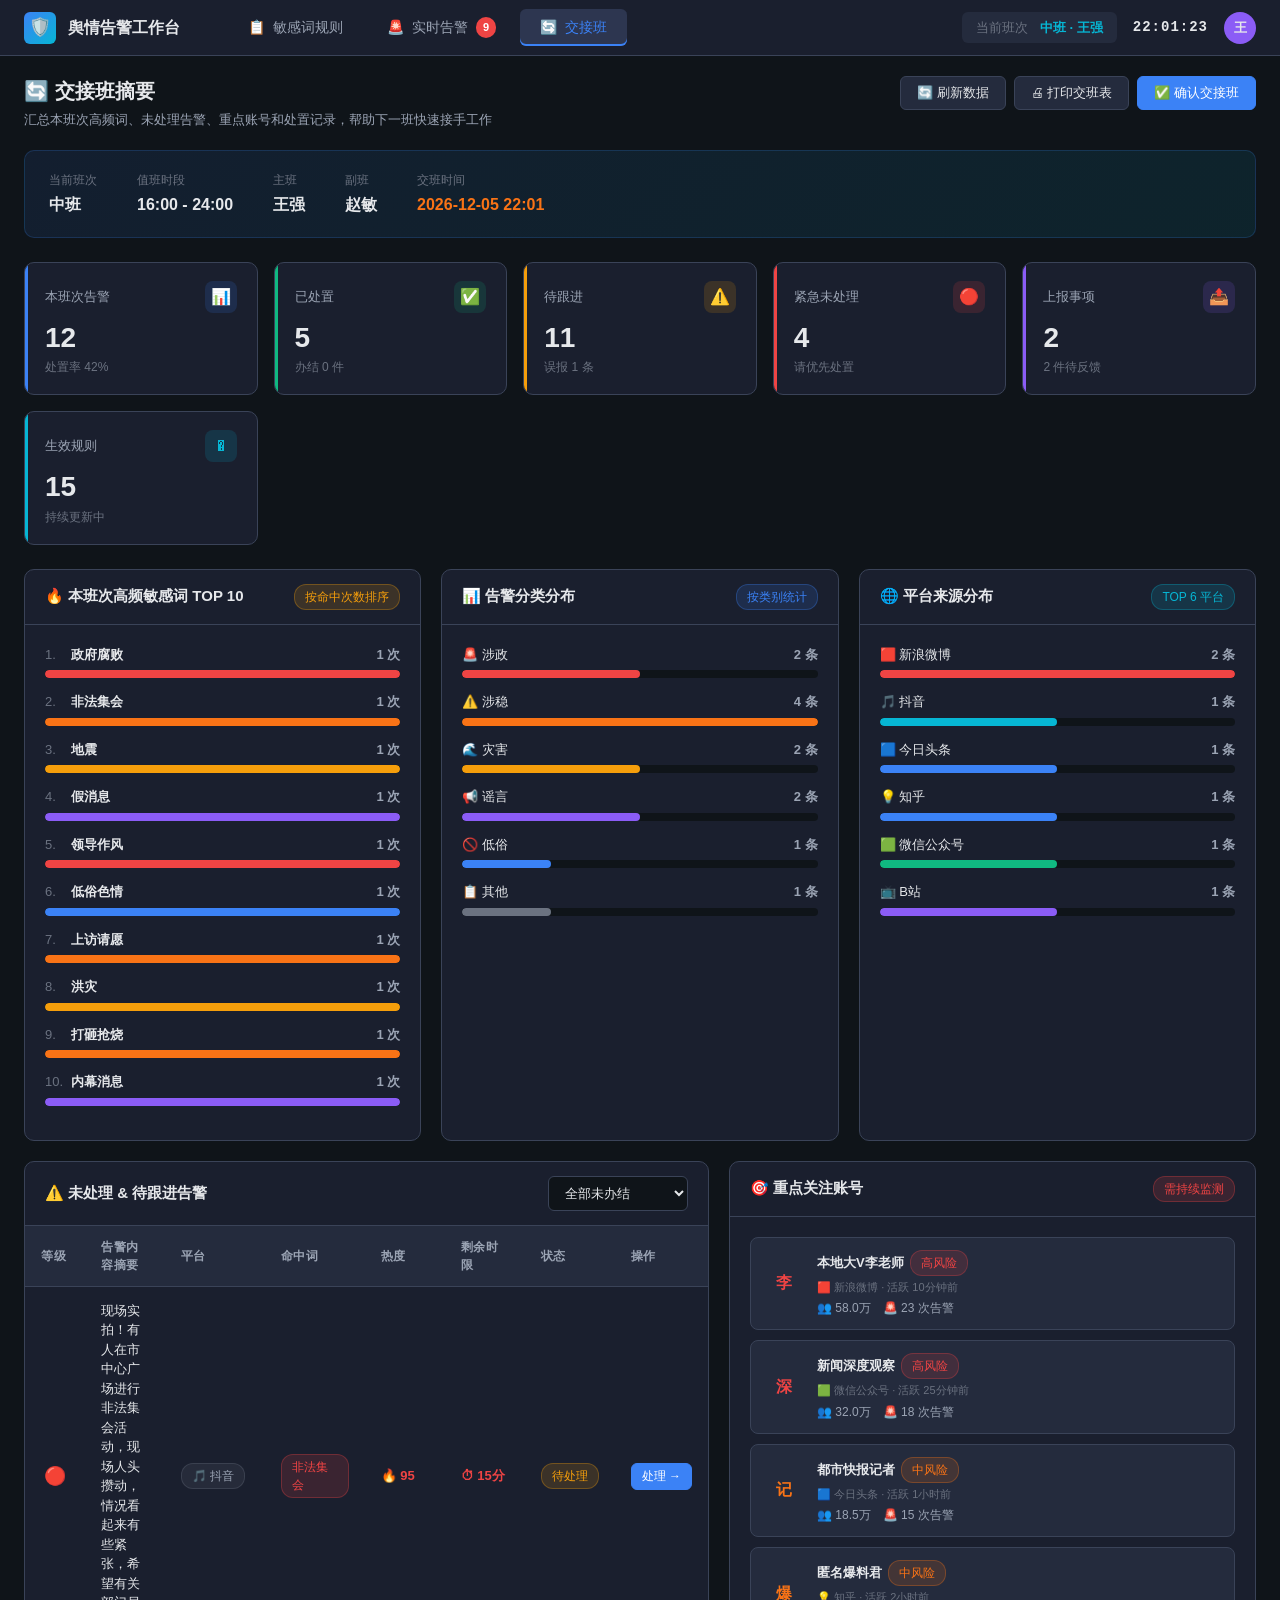
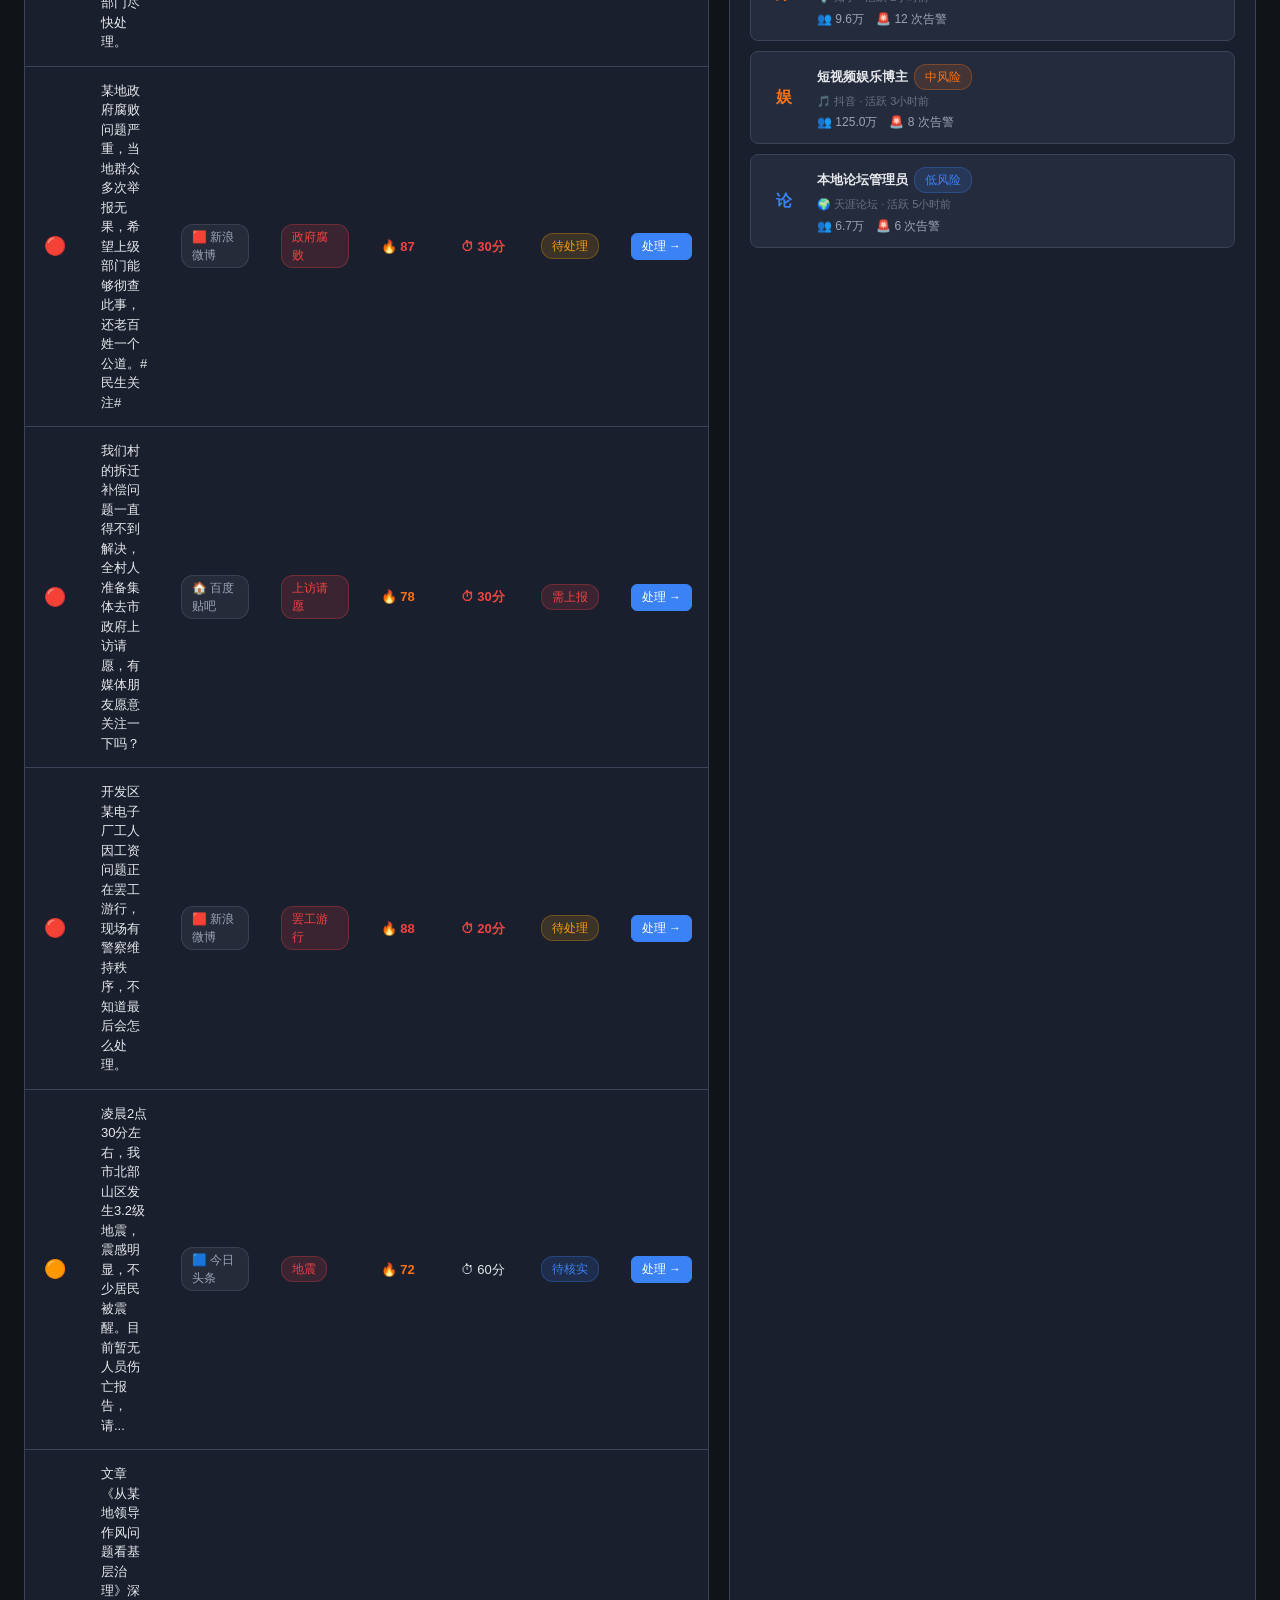
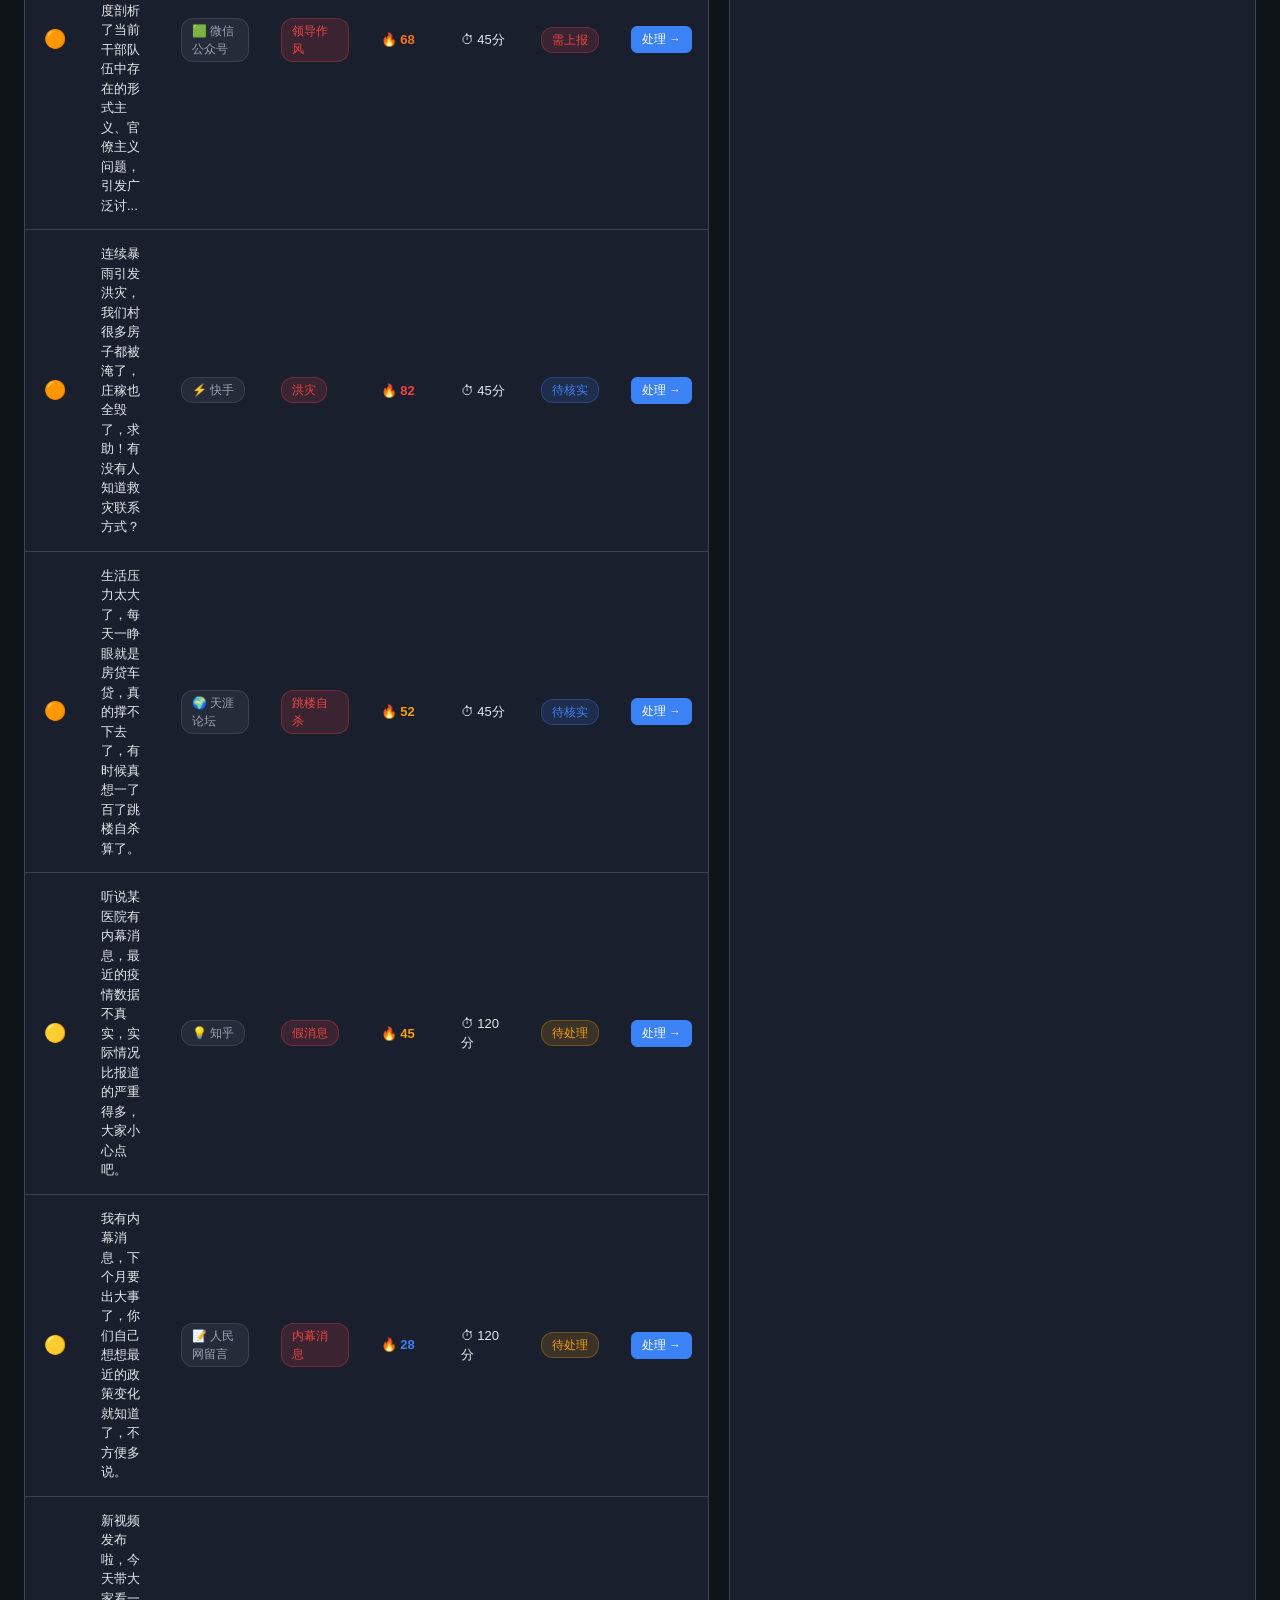
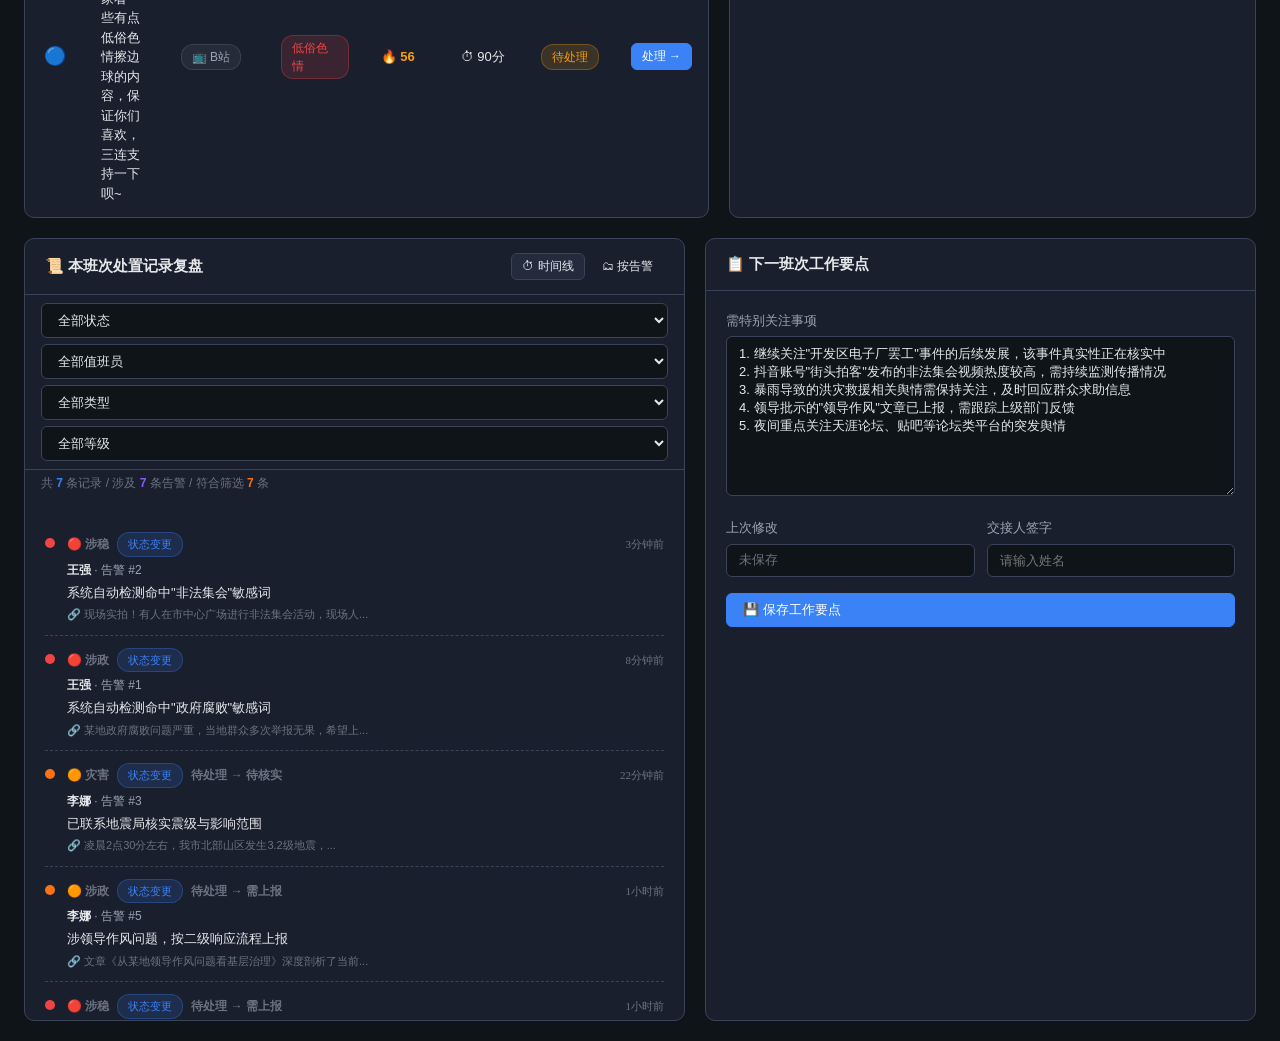
==== commit a330d5b9: "第4轮评测 - 继续完善舆情工作台的复盘闭环和规则治理,顺带把导入预览、处置筛选这两处小问题一起收掉 1、规则管理。" ====
--- a/handover.html
+++ b/handover.html
@@ -129,27 +129,40 @@
         <div class="panel-header">
           <div class="panel-title">📜 本班次处置记录复盘</div>
           <div class="btn-group" style="gap:6px;">
-            <select class="form-select filter-select" id="filterOperator" onchange="renderHandoverRecords()" style="min-width:100px;">
-              <option value="">全部值班员</option>
-            </select>
-            <select class="form-select filter-select" id="filterType" onchange="renderHandoverRecords()" style="min-width:100px;">
-              <option value="">全部类型</option>
-              <option value="detect">系统检测</option>
-              <option value="status">状态变更</option>
-              <option value="remark">添加备注</option>
-              <option value="report">上报</option>
-            </select>
-            <select class="form-select filter-select" id="filterLevel" onchange="renderHandoverRecords()" style="min-width:100px;">
-              <option value="">全部等级</option>
-              <option value="red">🔴 一级</option>
-              <option value="orange">🟠 二级</option>
-              <option value="yellow">🟡 三级</option>
-              <option value="blue">🔵 四级</option>
-            </select>
-          </div>
-        </div>
-        <div style="padding:0 16px 8px;font-size:12px;color:var(--text-muted);border-bottom:1px solid var(--border);">
-          共 <span id="recordsCount" style="color:var(--accent-blue);font-weight:600;">0</span> 条记录，
+            <button class="btn btn-sm" id="viewTimelineBtn" onclick="switchRecordsView('timeline')">⏱ 时间线</button>
+            <button class="btn btn-sm btn-ghost" id="viewGroupBtn" onclick="switchRecordsView('group')">🗂 按告警</button>
+          </div>
+        </div>
+        <div style="padding:8px 16px;border-bottom:1px solid var(--border);display:flex;gap:6px;flex-wrap:wrap;align-items:center;">
+          <select class="form-select filter-select" id="filterStatus" onchange="renderHandoverRecords()" style="min-width:100px;">
+            <option value="">全部状态</option>
+            <option value="pending">⏳ 待处理</option>
+            <option value="verifying">🔍 待核实</option>
+            <option value="reporting">📤 需上报</option>
+            <option value="false_alarm">🚫 误报</option>
+            <option value="done">✅ 已办结</option>
+          </select>
+          <select class="form-select filter-select" id="filterOperator" onchange="renderHandoverRecords()" style="min-width:100px;">
+            <option value="">全部值班员</option>
+          </select>
+          <select class="form-select filter-select" id="filterType" onchange="renderHandoverRecords()" style="min-width:100px;">
+            <option value="">全部类型</option>
+            <option value="detect">系统检测</option>
+            <option value="status">状态变更</option>
+            <option value="remark">添加备注</option>
+            <option value="report">上报</option>
+          </select>
+          <select class="form-select filter-select" id="filterLevel" onchange="renderHandoverRecords()" style="min-width:100px;">
+            <option value="">全部等级</option>
+            <option value="red">🔴 一级</option>
+            <option value="orange">🟠 二级</option>
+            <option value="yellow">🟡 三级</option>
+            <option value="blue">🔵 四级</option>
+          </select>
+        </div>
+        <div style="padding:4px 16px 8px;font-size:12px;color:var(--text-muted);">
+          共 <span id="recordsCount" style="color:var(--accent-blue);font-weight:600;">0</span> 条记录 /
+          涉及 <span id="recordsAlerts" style="color:var(--accent-purple);font-weight:600;">0</span> 条告警 /
           符合筛选 <span id="recordsFiltered" style="color:var(--accent-orange);font-weight:600;">0</span> 条
         </div>
         <div class="panel-body" style="max-height:520px;overflow-y:auto;">
@@ -185,6 +198,8 @@
   <script src="js/data.js"></script>
   <script src="js/app.js"></script>
   <script>
+    let recordsViewMode = 'timeline'; // timeline | group
+
     renderTopNav('handover');
     renderShiftInfo();
     renderAll();
@@ -416,6 +431,13 @@
       sel.value = cur;
     }
 
+    function switchRecordsView(mode) {
+      recordsViewMode = mode;
+      document.getElementById('viewTimelineBtn').className = mode === 'timeline' ? 'btn btn-sm' : 'btn btn-sm btn-ghost';
+      document.getElementById('viewGroupBtn').className = mode === 'group' ? 'btn btn-sm' : 'btn btn-sm btn-ghost';
+      renderHandoverRecords();
+    }
+
     function renderHandoverRecords() {
       const allLogs = LogAPI.getTimeline();
       document.getElementById('recordsCount').textContent = allLogs.length;
@@ -423,6 +445,7 @@
       const fOperator = document.getElementById('filterOperator')?.value || '';
       const fType = document.getElementById('filterType')?.value || '';
       const fLevel = document.getElementById('filterLevel')?.value || '';
+      const fStatus = document.getElementById('filterStatus')?.value || '';
 
       let logs = allLogs;
       if (fOperator) logs = logs.filter(l => l.operator === fOperator);
@@ -431,7 +454,20 @@
         const a = AlertAPI.getById(l.alertId);
         return a && a.level === fLevel;
       });
-
+      if (fStatus) logs = logs.filter(l => {
+        if (fStatus === 'done') return l.toStatus === 'done';
+        if (fStatus === 'false_alarm') return l.toStatus === 'false_alarm';
+        if (fStatus === 'reporting') return l.toStatus === 'reporting' || l.type === 'report';
+        if (fStatus === 'verifying') return l.toStatus === 'verifying';
+        if (fStatus === 'pending') {
+          const a = AlertAPI.getById(l.alertId);
+          return a && a.status === 'pending';
+        }
+        return true;
+      });
+
+      const alertIdsInvolved = [...new Set(logs.map(l => l.alertId).filter(Boolean))];
+      document.getElementById('recordsAlerts').textContent = alertIdsInvolved.length;
       document.getElementById('recordsFiltered').textContent = logs.length;
 
       if (logs.length === 0) {
@@ -444,51 +480,129 @@
         return;
       }
 
-      const html = logs.map(log => {
-        const alert = AlertAPI.getById(log.alertId);
-        const alertSummary = alert ? (alert.content.length > 25 ? alert.content.slice(0, 25) + '...' : alert.content) : '（告警已删除）';
-        const levelColor = alert?.level === 'red' ? 'var(--accent-red)' :
-                           alert?.level === 'orange' ? 'var(--accent-orange)' :
-                           alert?.level === 'yellow' ? 'var(--accent-yellow)' : 'var(--accent-blue)';
-        const levelIcon = alert?.level === 'red' ? '🔴' : alert?.level === 'orange' ? '🟠' : alert?.level === 'yellow' ? '🟡' : '🔵';
-
-        return `
-          <div class="timeline-record" style="display:flex;gap:12px;padding:12px 0;border-bottom:1px dashed var(--border);cursor:pointer;transition:background 0.15s;"
-               onmouseenter="this.style.background='var(--bg-tertiary)'" onmouseleave="this.style.background=''"
-               onclick="${log.alertId && log.alertId > 0 ? `goToAlert(${log.alertId})` : ''}"
-               title="${log.alertId && log.alertId > 0 ? '点击查看对应告警详情' : ''}">
-            <div style="flex-shrink:0;display:flex;flex-direction:column;align-items:center;">
-              <div style="width:10px;height:10px;border-radius:50%;background:${levelColor};margin-top:6px;"></div>
-            </div>
-            <div style="flex:1;min-width:0;">
-              <div style="display:flex;justify-content:space-between;align-items:center;margin-bottom:4px;gap:8px;">
-                <div style="font-size:13px;font-weight:600;display:flex;align-items:center;gap:8px;flex-wrap:wrap;">
-                  ${alert ? `<span style="font-size:12px;color:var(--text-muted);">${levelIcon} ${WORD_CATEGORIES[alert.category]?.name || ''}</span>` : ''}
-                  <span class="tag ${getLogTypeTagClass(log.type)}" style="font-size:11px;">${getLogTypeText(log.type)}</span>
-                  ${log.fromStatus && log.toStatus && log.fromStatus !== log.toStatus ? `
-                    <span style="font-size:12px;color:var(--text-muted);">
-                      ${getStatusText(log.fromStatus)} → ${getStatusText(log.toStatus)}
-                    </span>
-                  ` : ''}
-                  ${log.extra?.department ? `<span class="tag tag-red" style="font-size:11px;">📤 ${log.extra.department}</span>` : ''}
+      if (recordsViewMode === 'timeline') {
+        const html = logs.map(log => {
+          const alert = AlertAPI.getById(log.alertId);
+          const alertSummary = alert ? (alert.content.length > 25 ? alert.content.slice(0, 25) + '...' : alert.content) : '（告警已删除）';
+          const levelColor = alert?.level === 'red' ? 'var(--accent-red)' :
+                             alert?.level === 'orange' ? 'var(--accent-orange)' :
+                             alert?.level === 'yellow' ? 'var(--accent-yellow)' : 'var(--accent-blue)';
+          const levelIcon = alert?.level === 'red' ? '🔴' : alert?.level === 'orange' ? '🟠' : alert?.level === 'yellow' ? '🟡' : '🔵';
+
+          return `
+            <div class="timeline-record" style="display:flex;gap:12px;padding:12px 0;border-bottom:1px dashed var(--border);cursor:pointer;transition:background 0.15s;"
+                 onmouseenter="this.style.background='var(--bg-tertiary)'" onmouseleave="this.style.background=''"
+                 onclick="${log.alertId && log.alertId > 0 ? `goToAlert(${log.alertId})` : ''}"
+                 title="${log.alertId && log.alertId > 0 ? '点击查看对应告警详情' : ''}">
+              <div style="flex-shrink:0;display:flex;flex-direction:column;align-items:center;">
+                <div style="width:10px;height:10px;border-radius:50%;background:${levelColor};margin-top:6px;"></div>
+              </div>
+              <div style="flex:1;min-width:0;">
+                <div style="display:flex;justify-content:space-between;align-items:center;margin-bottom:4px;gap:8px;">
+                  <div style="font-size:13px;font-weight:600;display:flex;align-items:center;gap:8px;flex-wrap:wrap;">
+                    ${alert ? `<span style="font-size:12px;color:var(--text-muted);">${levelIcon} ${WORD_CATEGORIES[alert.category]?.name || ''}</span>` : ''}
+                    <span class="tag ${getLogTypeTagClass(log.type)}" style="font-size:11px;">${getLogTypeText(log.type)}</span>
+                    ${log.fromStatus && log.toStatus && log.fromStatus !== log.toStatus ? `
+                      <span style="font-size:12px;color:var(--text-muted);">
+                        ${getStatusText(log.fromStatus)} → ${getStatusText(log.toStatus)}
+                      </span>
+                    ` : ''}
+                    ${log.extra?.department ? `<span class="tag tag-red" style="font-size:11px;">📤 ${log.extra.department}</span>` : ''}
+                    ${alert?.reportInfo ? `<span class="tag ${alert.status === 'done' ? 'tag-green' : 'tag-red'}" style="font-size:11px;">${alert.status === 'done' ? '✅' : '⏳'} ${alert.status === 'done' ? '已办结' : alert.reportInfo.department}</span>` : ''}
+                  </div>
+                  <div style="font-size:11px;color:var(--text-muted);font-family:Consolas;white-space:nowrap;">
+                    ${formatTime(log.createdAt)}
+                  </div>
                 </div>
-                <div style="font-size:11px;color:var(--text-muted);font-family:Consolas;white-space:nowrap;">
-                  ${formatTime(log.createdAt)}
+                <div style="font-size:12px;color:var(--text-secondary);margin-bottom:4px;">
+                  <strong style="color:var(--text-primary);">${log.operator}</strong>
+                  ${log.alertId && log.alertId > 0 ? `· 告警 #${String(log.alertId).slice(-6)}` : ''}
+                </div>
+                <div style="font-size:13px;color:var(--text-primary);margin-bottom:4px;">${log.remark}</div>
+                ${log.extra?.note ? `<div style="font-size:12px;color:var(--accent-blue);margin-bottom:4px;padding:4px 8px;background:var(--accent-blue)10;border-radius:4px;">💬 ${log.extra.note}</div>` : ''}
+                ${alert?.reportInfo ? `
+                  <div style="font-size:11px;color:var(--text-muted);margin-bottom:4px;padding:4px 8px;background:var(--accent-red)8;border-radius:4px;">
+                    📤 上报至 ${alert.reportInfo.department} · ${alert.reportInfo.reportedAt}
+                    ${alert.status === 'done' ? '<span style="color:var(--accent-green);margin-left:8px;">✅ 已办结</span>' : '<span style="color:var(--accent-orange);margin-left:8px;">⏳ 待反馈</span>'}
+                  </div>
+                ` : ''}
+                ${alert ? `<div style="font-size:11px;color:var(--text-muted);">🔗 ${alertSummary}</div>` : ''}
+              </div>
+            </div>
+          `;
+        }).join('');
+
+        document.getElementById('handoverRecords').innerHTML = html;
+      } else {
+        // 按告警聚合视图
+        const grouped = {};
+        logs.forEach(log => {
+          const aid = log.alertId || 'system';
+          if (!grouped[aid]) grouped[aid] = { alert: AlertAPI.getById(aid), logs: [] };
+          grouped[aid].logs.push(log);
+        });
+
+        const html = Object.entries(grouped).map(([aid, g]) => {
+          const alert = g.alert;
+          const isSystem = aid === 'system' || aid === '0';
+          const alertSummary = alert ? (alert.content.length > 30 ? alert.content.slice(0, 30) + '...' : alert.content) : isSystem ? '系统操作' : '（告警已删除）';
+          const levelIcon = alert?.level === 'red' ? '🔴' : alert?.level === 'orange' ? '🟠' : alert?.level === 'yellow' ? '🟡' : alert?.level === 'blue' ? '🔵' : '';
+          const statusTag = alert ? `<span class="tag ${getStatusTagClass(alert.status)}" style="font-size:11px;margin-left:8px;">${getStatusText(alert.status)}</span>` : '';
+          const followUps = alert ? FollowUpAPI.getByAlertId(alert.id) : [];
+
+          const logsHtml = g.logs.map(log => `
+            <div style="display:flex;gap:8px;padding:6px 0;border-bottom:1px dashed var(--border);">
+              <div style="flex-shrink:0;font-size:11px;color:var(--text-muted);font-family:Consolas;width:80px;">
+                ${formatTime(log.createdAt)}
+              </div>
+              <div style="flex:1;min-width:0;">
+                <div style="font-size:12px;">
+                  <span class="tag ${getLogTypeTagClass(log.type)}" style="font-size:10px;">${getLogTypeText(log.type)}</span>
+                  <strong style="margin:0 6px;">${log.operator}</strong>
+                  ${log.fromStatus && log.toStatus && log.fromStatus !== log.toStatus ? `(${getStatusText(log.fromStatus)}→${getStatusText(log.toStatus)})` : ''}
+                </div>
+                <div style="font-size:12px;color:var(--text-secondary);margin-top:2px;">${log.remark}</div>
+                ${log.extra?.department ? `<div style="font-size:11px;color:var(--accent-red);margin-top:2px;">📤 ${log.extra.department}</div>` : ''}
+                ${log.extra?.note ? `<div style="font-size:11px;color:var(--accent-blue);margin-top:2px;">💬 ${log.extra.note}</div>` : ''}
+              </div>
+            </div>
+          `).join('');
+
+          const followUpsHtml = followUps.length > 0 ? `
+            <div style="padding:8px 0 4px;">
+              <div style="font-size:11px;color:var(--text-muted);margin-bottom:4px;">🔗 协同跟进 (${followUps.length})</div>
+              ${followUps.map(fu => `
+                <div style="font-size:11px;padding:3px 0;color:var(--text-secondary);">
+                  <span class="tag tag-blue" style="font-size:10px;">${fu.type === 'progress' ? '📝 跟进' : fu.type === 'result' ? '✅ 办结' : '📎 附件'}</span>
+                  <strong style="margin:0 4px;">${fu.title}</strong> · ${fu.operator} · ${formatTime(fu.createdAt)}
+                </div>
+              `).join('')}
+            </div>
+          ` : '';
+
+          return `
+            <div style="padding:12px 0;border-bottom:1px solid var(--border);cursor:pointer;"
+                 onmouseenter="this.style.background='var(--bg-tertiary)'" onmouseleave="this.style.background=''"
+                 onclick="${!isSystem && alert ? `goToAlert(${alert.id})` : ''}">
+              <div style="display:flex;justify-content:space-between;align-items:center;margin-bottom:8px;">
+                <div style="font-weight:600;font-size:13px;">
+                  ${levelIcon} ${alert ? `<span class="tag tag-${WORD_CATEGORIES[alert.category]?.color}" style="font-size:10px;margin-right:6px;">${WORD_CATEGORIES[alert.category]?.icon} ${WORD_CATEGORIES[alert.category]?.name}</span>` : ''}
+                  ${alertSummary}
+                  ${statusTag}
+                  ${alert?.reportInfo ? `<span class="tag tag-red" style="font-size:10px;margin-left:6px;">📤 ${alert.reportInfo.department}${alert.status === 'done' ? '（已办结）' : ''}</span>` : ''}
+                </div>
+                <div style="font-size:11px;color:var(--text-muted);">
+                  ${g.logs.length} 条记录${followUps.length > 0 ? ` · ${followUps.length} 条跟进` : ''}
                 </div>
               </div>
-              <div style="font-size:12px;color:var(--text-secondary);margin-bottom:4px;">
-                <strong style="color:var(--text-primary);">${log.operator}</strong>
-                ${log.alertId && log.alertId > 0 ? `· 告警 #${String(log.alertId).slice(-6)}` : ''}
-              </div>
-              <div style="font-size:13px;color:var(--text-primary);margin-bottom:4px;">${log.remark}</div>
-              ${log.extra?.note ? `<div style="font-size:12px;color:var(--accent-blue);margin-bottom:4px;padding:4px 8px;background:var(--accent-blue)10;border-radius:4px;">💬 ${log.extra.note}</div>` : ''}
-              ${alert ? `<div style="font-size:11px;color:var(--text-muted);">🔗 ${alertSummary}</div>` : ''}
-            </div>
-          </div>
-        `;
-      }).join('');
-
-      document.getElementById('handoverRecords').innerHTML = html;
+              ${logsHtml}
+              ${followUpsHtml}
+            </div>
+          `;
+        }).join('');
+
+        document.getElementById('handoverRecords').innerHTML = html;
+      }
     }
 
     function renderNotes() {
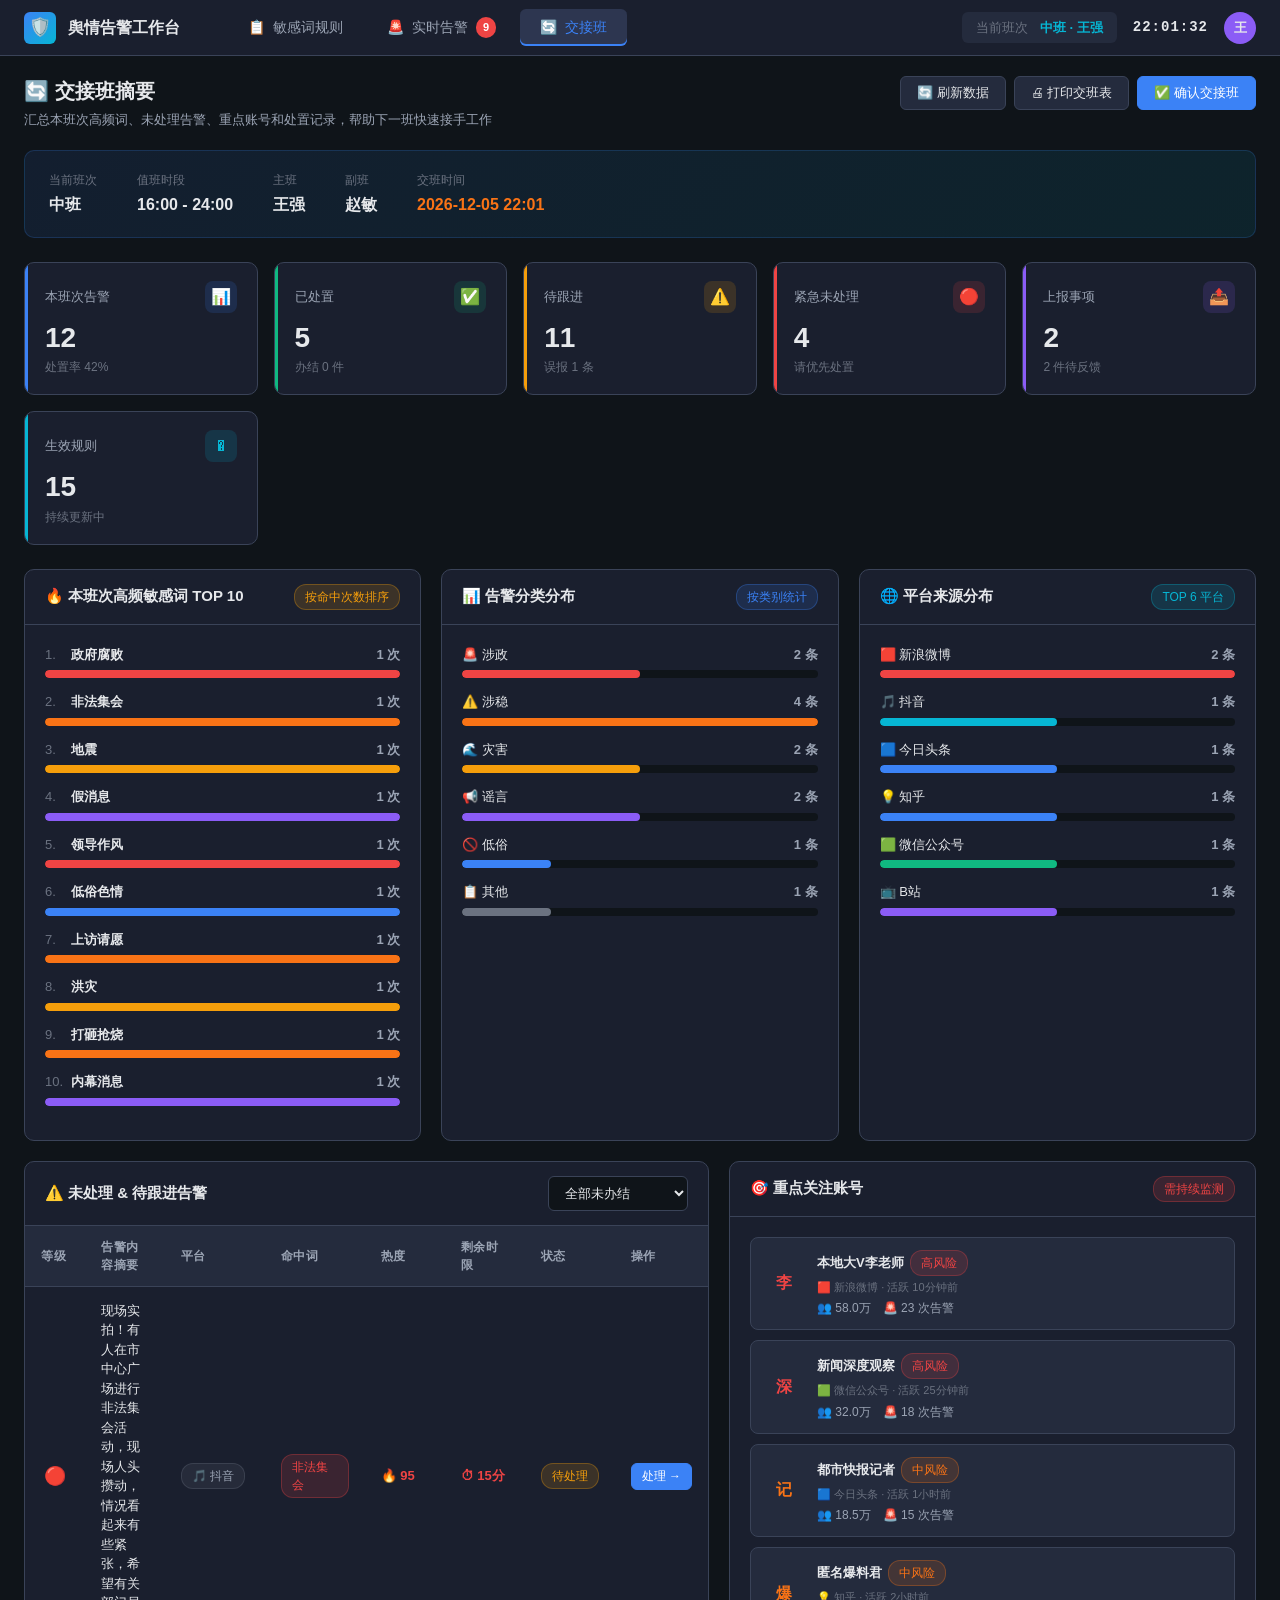
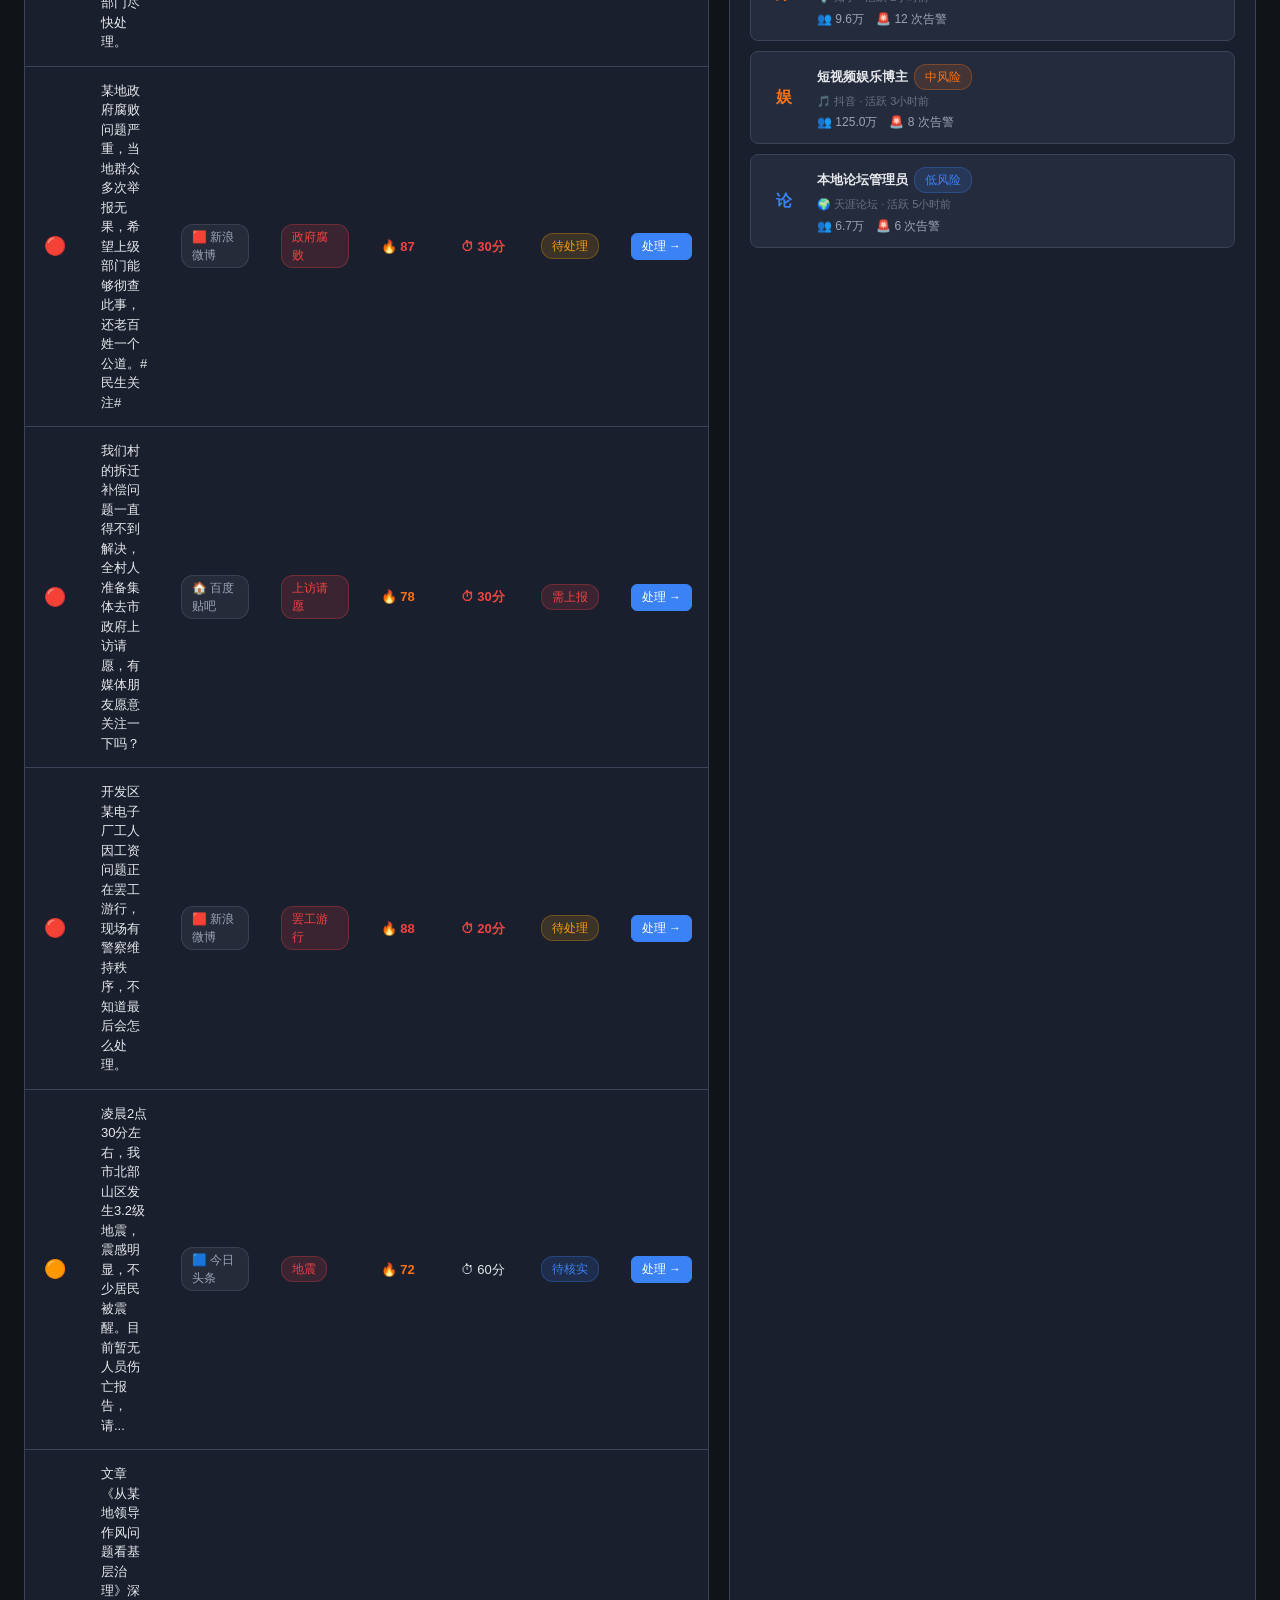
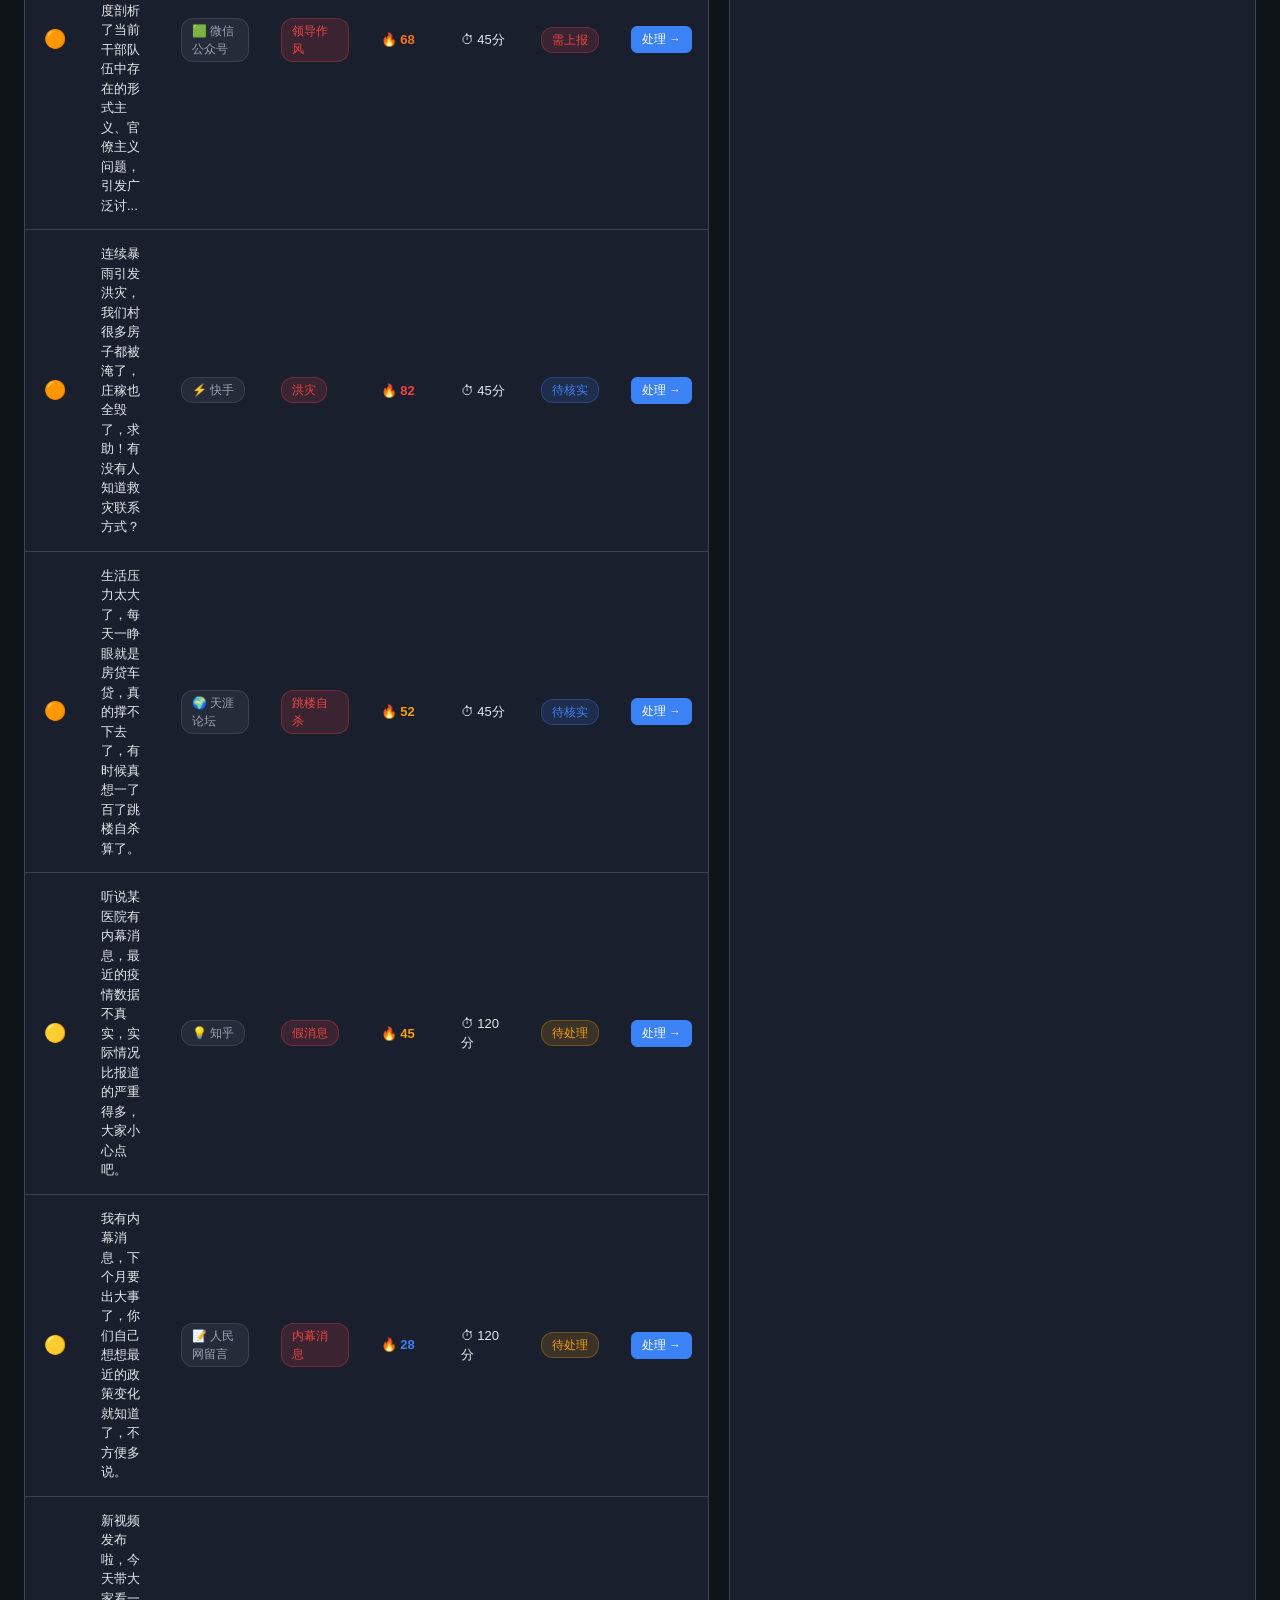
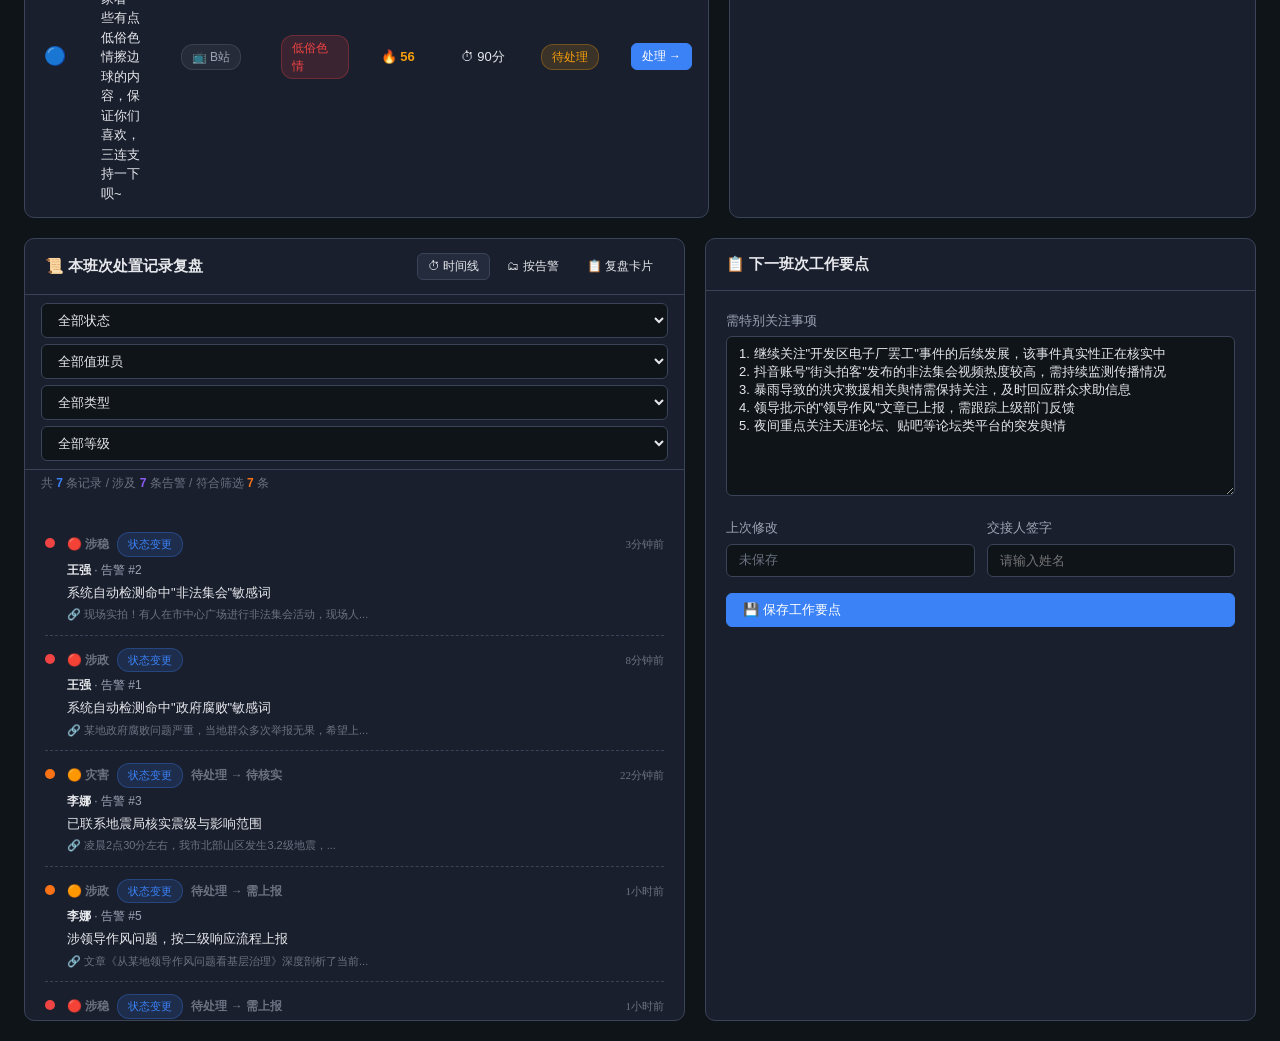
==== commit e2f23549: "第5轮评测 - 继续完善舆情工作台的研判闭环,顺带把导入批次和交接班处理链这两处对不齐的地方一起收掉 1、告警详情。" ====
--- a/handover.html
+++ b/handover.html
@@ -131,6 +131,7 @@
           <div class="btn-group" style="gap:6px;">
             <button class="btn btn-sm" id="viewTimelineBtn" onclick="switchRecordsView('timeline')">⏱ 时间线</button>
             <button class="btn btn-sm btn-ghost" id="viewGroupBtn" onclick="switchRecordsView('group')">🗂 按告警</button>
+            <button class="btn btn-sm btn-ghost" id="viewCardBtn" onclick="switchRecordsView('card')">📋 复盘卡片</button>
           </div>
         </div>
         <div style="padding:8px 16px;border-bottom:1px solid var(--border);display:flex;gap:6px;flex-wrap:wrap;align-items:center;">
@@ -435,6 +436,7 @@
       recordsViewMode = mode;
       document.getElementById('viewTimelineBtn').className = mode === 'timeline' ? 'btn btn-sm' : 'btn btn-sm btn-ghost';
       document.getElementById('viewGroupBtn').className = mode === 'group' ? 'btn btn-sm' : 'btn btn-sm btn-ghost';
+      document.getElementById('viewCardBtn').className = mode === 'card' ? 'btn btn-sm' : 'btn btn-sm btn-ghost';
       renderHandoverRecords();
     }
 
@@ -533,7 +535,7 @@
         }).join('');
 
         document.getElementById('handoverRecords').innerHTML = html;
-      } else {
+      } else if (recordsViewMode === 'group') {
         // 按告警聚合视图
         const grouped = {};
         logs.forEach(log => {
@@ -572,9 +574,19 @@
             <div style="padding:8px 0 4px;">
               <div style="font-size:11px;color:var(--text-muted);margin-bottom:4px;">🔗 协同跟进 (${followUps.length})</div>
               ${followUps.map(fu => `
-                <div style="font-size:11px;padding:3px 0;color:var(--text-secondary);">
-                  <span class="tag tag-blue" style="font-size:10px;">${fu.type === 'progress' ? '📝 跟进' : fu.type === 'result' ? '✅ 办结' : '📎 附件'}</span>
-                  <strong style="margin:0 4px;">${fu.title}</strong> · ${fu.operator} · ${formatTime(fu.createdAt)}
+                <div style="font-size:11px;padding:4px 0 8px;color:var(--text-secondary);border-bottom:1px dashed var(--border);">
+                  <div style="margin-bottom:4px;">
+                    <span class="tag tag-blue" style="font-size:10px;">${fu.type === 'progress' ? '📝 跟进进展' : fu.type === 'result' ? '✅ 办结反馈' : '📎 附件'}</span>
+                    <strong style="margin:0 4px;color:var(--text-primary);">${fu.title}</strong> · ${fu.operator} · ${formatTime(fu.createdAt)}
+                  </div>
+                  <div style="font-size:12px;color:var(--text-primary);padding:2px 0;">${fu.content || '—'}</div>
+                  ${fu.attachment ? `
+                    <div style="font-size:11px;margin-top:4px;">
+                      <a href="${fu.attachment.url}" target="_blank" style="color:var(--accent-blue);text-decoration:none;">
+                        📎 ${fu.attachment.name}
+                      </a>
+                    </div>
+                  ` : ''}
                 </div>
               `).join('')}
             </div>
@@ -602,6 +614,187 @@
         }).join('');
 
         document.getElementById('handoverRecords').innerHTML = html;
+      } else {
+        // 复盘卡片视图
+        const grouped = {};
+        logs.forEach(log => {
+          const aid = log.alertId || 'system';
+          if (!grouped[aid]) grouped[aid] = { alert: AlertAPI.getById(aid), logs: [] };
+          grouped[aid].logs.push(log);
+        });
+
+        const cards = Object.entries(grouped).filter(([aid]) => aid !== 'system' && aid !== '0').map(([aid, g]) => {
+          const alert = g.alert;
+          if (!alert) return '';
+
+          const levelIcon = alert.level === 'red' ? '🔴' : alert.level === 'orange' ? '🟠' : alert.level === 'yellow' ? '🟡' : '🔵';
+          const levelName = alert.level === 'red' ? '一级' : alert.level === 'orange' ? '二级' : alert.level === 'yellow' ? '三级' : '四级';
+          const catInfo = WORD_CATEGORIES[alert.category] || WORD_CATEGORIES.other;
+          const followUps = FollowUpAPI.getByAlertId(alert.id);
+
+          const timelineHtml = g.logs.map(log => `
+            <div style="display:flex;gap:10px;padding:6px 0;">
+              <div style="width:14px;position:relative;">
+                <div style="width:8px;height:8px;border-radius:50%;background:var(--accent-blue);position:absolute;top:5px;left:3px;"></div>
+                <div style="width:1px;background:var(--border);position:absolute;top:13px;bottom:-6px;left:6px;"></div>
+              </div>
+              <div style="flex:1;">
+                <div style="font-size:11px;color:var(--text-muted);margin-bottom:2px;">
+                  ${formatTime(log.createdAt)} · <strong>${log.operator}</strong> · 
+                  <span class="tag ${getLogTypeTagClass(log.type)}" style="font-size:10px;">${getLogTypeText(log.type)}</span>
+                  ${log.fromStatus && log.toStatus && log.fromStatus !== log.toStatus ? ` · ${getStatusText(log.fromStatus)}→${getStatusText(log.toStatus)}` : ''}
+                </div>
+                <div style="font-size:12px;">${log.remark}</div>
+                ${log.extra?.department ? `<div style="font-size:11px;color:var(--accent-red);margin-top:2px;">📤 ${log.extra.department}</div>` : ''}
+                ${log.extra?.note ? `<div style="font-size:11px;color:var(--accent-blue);margin-top:2px;">💬 ${log.extra.note}</div>` : ''}
+              </div>
+            </div>
+          `).join('');
+
+          const followHtml = followUps.length > 0 ? `
+            <div style="margin-top:12px;padding-top:12px;border-top:1px dashed var(--border);">
+              <div style="font-size:12px;font-weight:600;margin-bottom:8px;">🔗 协同跟进 (${followUps.length})</div>
+              ${followUps.map(fu => `
+                <div style="background:var(--bg-tertiary);border-radius:6px;padding:10px;margin-bottom:6px;">
+                  <div style="font-size:11px;color:var(--text-muted);margin-bottom:4px;">
+                    <span class="tag tag-blue" style="font-size:10px;">${fu.type === 'progress' ? '📝 跟进进展' : fu.type === 'result' ? '✅ 办结反馈' : '📎 附件'}</span>
+                    <strong style="margin:0 6px;">${fu.title}</strong> · ${fu.operator} · ${formatTime(fu.createdAt)}
+                  </div>
+                  <div style="font-size:12px;">${fu.content || '—'}</div>
+                  ${fu.attachment ? `
+                    <div style="margin-top:6px;">
+                      <a href="${fu.attachment.url}" target="_blank" style="color:var(--accent-blue);text-decoration:none;font-size:11px;">
+                        📎 ${fu.attachment.name}
+                      </a>
+                    </div>
+                  ` : ''}
+                </div>
+              `).join('')}
+            </div>
+          ` : '';
+
+          const judgmentHtml = alert.judgment ? `
+            <div style="background:linear-gradient(135deg, var(--accent-blue)10, var(--accent-purple)10);border-radius:6px;padding:12px;margin-top:12px;border:1px solid var(--accent-blue)20;">
+              <div style="font-size:12px;font-weight:600;margin-bottom:8px;color:var(--accent-blue);">🔍 研判结论</div>
+              <div style="display:grid;grid-template-columns:1fr 1fr;gap:8px;font-size:12px;">
+                <div>
+                  <div style="color:var(--text-muted);font-size:11px;">事件性质</div>
+                  <div style="font-weight:500;">${alert.judgment.nature || '—'}</div>
+                </div>
+                <div>
+                  <div style="color:var(--text-muted);font-size:11px;">风险等级</div>
+                  <div style="font-weight:500;">
+                    ${alert.judgment.riskLevel 
+                      ? `<span class="tag ${alert.judgment.riskLevel === '高' ? 'tag-red' : alert.judgment.riskLevel === '中' ? 'tag-orange' : 'tag-green'}" style="font-size:10px;">${alert.judgment.riskLevel}风险</span>` 
+                      : '—'}
+                  </div>
+                </div>
+                <div style="grid-column:span 2;">
+                  <div style="color:var(--text-muted);font-size:11px;">影响范围</div>
+                  <div style="font-weight:500;">${alert.judgment.scope || '—'}</div>
+                </div>
+                <div style="grid-column:span 2;">
+                  <div style="color:var(--text-muted);font-size:11px;">建议口径</div>
+                  <div style="font-weight:500;">${alert.judgment.response || '—'}</div>
+                </div>
+              </div>
+              <div style="margin-top:8px;padding-top:8px;border-top:1px dashed var(--border);font-size:11px;color:var(--text-muted);">
+                研判人：${alert.judgment.savedBy} · ${alert.judgment.savedAt}
+              </div>
+            </div>
+          ` : '';
+
+          const attachments = followUps.filter(fu => fu.attachment);
+          const attachHtml = attachments.length > 0 ? `
+            <div style="margin-top:12px;padding-top:12px;border-top:1px dashed var(--border);">
+              <div style="font-size:12px;font-weight:600;margin-bottom:8px;">📎 相关附件 (${attachments.length})</div>
+              ${attachments.map(a => `
+                <div style="padding:4px 0;font-size:12px;">
+                  📎 <a href="${a.attachment.url}" target="_blank" style="color:var(--accent-blue);text-decoration:none;">${a.attachment.name}</a>
+                </div>
+              `).join('')}
+            </div>
+          ` : '';
+
+          return `
+            <div style="background:var(--bg-primary);border:1px solid var(--border);border-radius:8px;padding:20px;margin-bottom:16px;page-break-inside:avoid;">
+              <div style="display:flex;justify-content:space-between;align-items:flex-start;margin-bottom:16px;padding-bottom:12px;border-bottom:2px solid var(--border);">
+                <div>
+                  <div style="display:flex;align-items:center;gap:8px;margin-bottom:6px;">
+                    <span style="font-size:18px;">${levelIcon}</span>
+                    <span class="tag tag-${catInfo.color}" style="font-size:11px;">${catInfo.icon} ${catInfo.name}</span>
+                    <span class="tag ${getStatusTagClass(alert.status)}" style="font-size:11px;">${getStatusText(alert.status)}</span>
+                    <span style="font-size:11px;color:var(--text-muted);">${levelName} / ${alert.matchType}</span>
+                  </div>
+                  <div style="font-size:16px;font-weight:700;">告警 #${String(alert.id).slice(-6)}</div>
+                </div>
+                <div style="text-align:right;font-size:11px;color:var(--text-muted);">
+                  <div>命中词：<span style="font-weight:600;color:var(--accent-red);">${alert.hitWord}</span></div>
+                  <div>生成时间：${formatTime(alert.createdAt)}</div>
+                  <div>来源：${alert.platform} · ${alert.author}</div>
+                </div>
+              </div>
+
+              <div style="background:var(--bg-tertiary);border-radius:6px;padding:12px;margin-bottom:16px;">
+                <div style="font-size:12px;color:var(--text-muted);margin-bottom:4px;">📄 告警内容</div>
+                <div style="font-size:13px;line-height:1.6;">${alert.content}</div>
+                ${alert.context ? `<div style="font-size:12px;color:var(--text-muted);margin-top:6px;padding-top:6px;border-top:1px dashed var(--border);">上下文：${alert.context}</div>` : ''}
+              </div>
+
+              ${alert.reportInfo ? `
+                <div style="background:var(--accent-red)8;border-radius:6px;padding:12px;margin-bottom:16px;border:1px solid var(--accent-red)20;">
+                  <div style="font-size:12px;font-weight:600;margin-bottom:8px;color:var(--accent-red);">📤 上报信息</div>
+                  <div style="display:grid;grid-template-columns:1fr 1fr;gap:8px;font-size:12px;">
+                    <div>
+                      <div style="color:var(--text-muted);font-size:11px;">接收部门</div>
+                      <div style="font-weight:600;">${alert.reportInfo.department}</div>
+                    </div>
+                    <div>
+                      <div style="color:var(--text-muted);font-size:11px;">上报时间</div>
+                      <div>${alert.reportInfo.reportedAt}</div>
+                    </div>
+                    <div>
+                      <div style="color:var(--text-muted);font-size:11px;">上报人</div>
+                      <div>${alert.reportInfo.reportedBy}</div>
+                    </div>
+                    <div>
+                      <div style="color:var(--text-muted);font-size:11px;">当前状态</div>
+                      <div>${alert.status === 'done' ? '<span class="tag tag-green" style="font-size:10px;">✅ 已办结</span>' : '<span class="tag tag-orange" style="font-size:10px;">⏳ 待反馈</span>'}</div>
+                    </div>
+                  </div>
+                  ${alert.reportInfo.note ? `
+                    <div style="margin-top:8px;padding-top:8px;border-top:1px dashed var(--accent-red)30;">
+                      <div style="color:var(--text-muted);font-size:11px;">上报说明</div>
+                      <div>${alert.reportInfo.note}</div>
+                    </div>
+                  ` : ''}
+                </div>
+              ` : ''}
+
+              <div style="margin-bottom:16px;">
+                <div style="font-size:12px;font-weight:600;margin-bottom:10px;">⏱ 处置时间线 (${g.logs.length})</div>
+                ${timelineHtml}
+              </div>
+
+              ${followHtml}
+              ${attachHtml}
+              ${judgmentHtml}
+
+              <div style="margin-top:16px;padding-top:12px;border-top:1px dashed var(--border);display:flex;justify-content:space-between;align-items:center;font-size:11px;color:var(--text-muted);">
+                <div>📊 传播热度：${alert.heat} · 转发 ${alert.repost} · 评论 ${alert.comment}</div>
+                <button class="btn btn-sm" onclick="goToAlert(${alert.id})">🔗 查看详情</button>
+              </div>
+            </div>
+          `;
+        }).join('');
+
+        const printBtn = cards ? `
+          <div style="text-align:right;margin-bottom:12px;">
+            <button class="btn btn-sm" onclick="window.print()">🖨️ 打印复盘报告</button>
+          </div>
+        ` : '';
+
+        document.getElementById('handoverRecords').innerHTML = printBtn + (cards || '<div style="text-align:center;padding:40px;color:var(--text-muted);">本班次暂无告警处置记录</div>');
       }
     }
 
